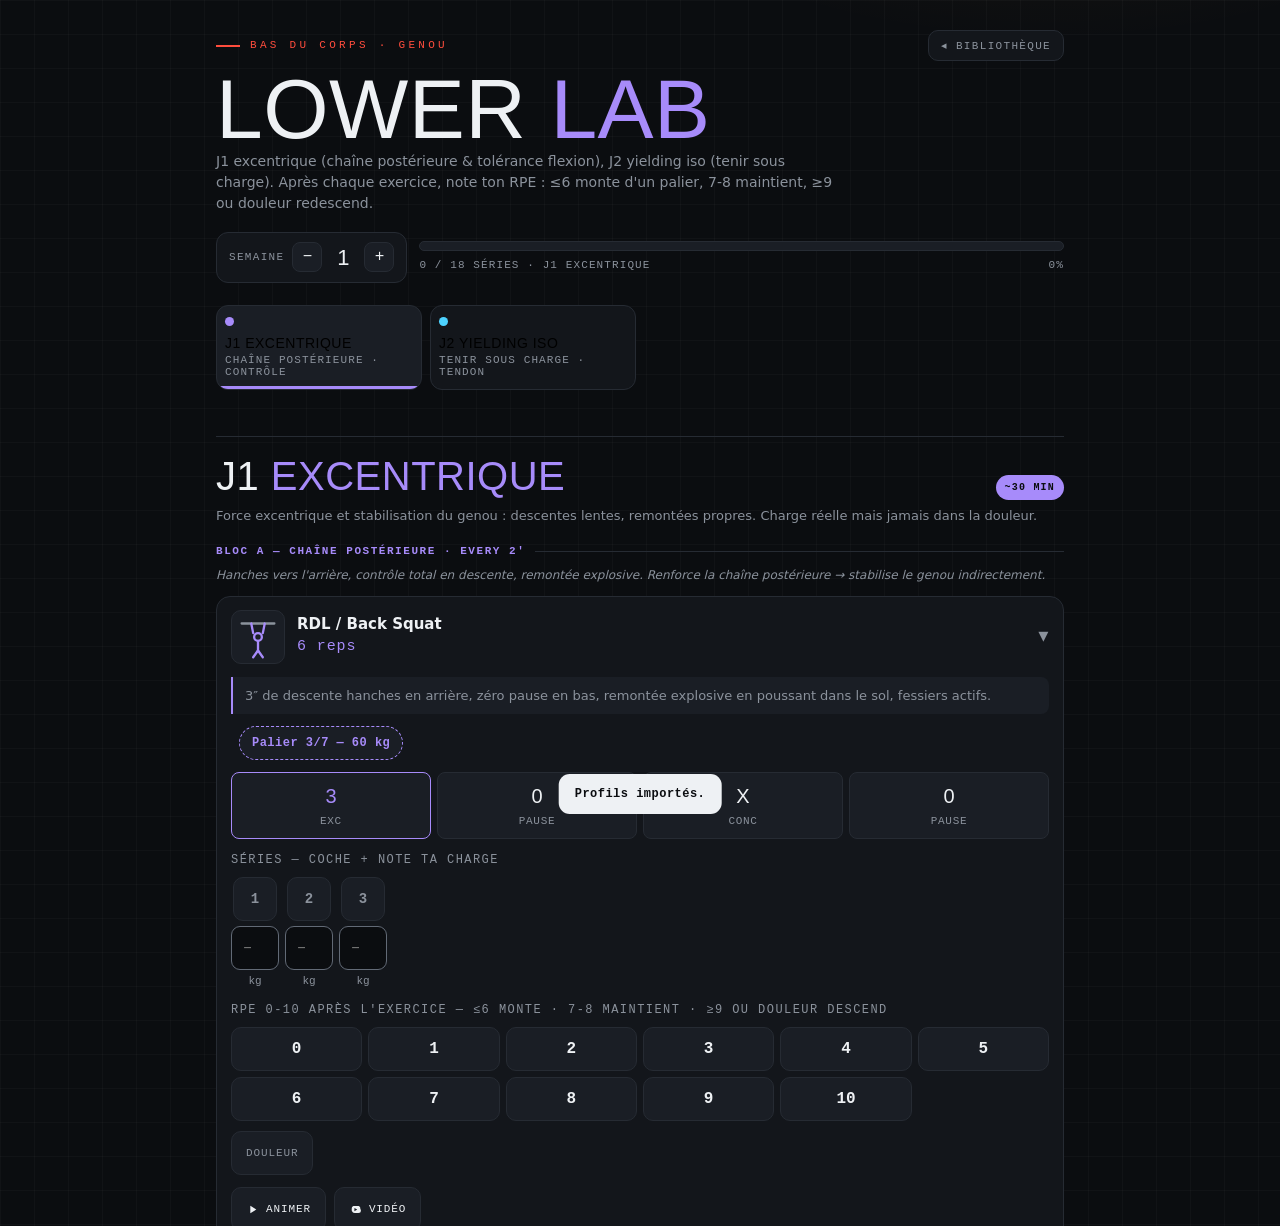
==== tests/e2e.html @ cb286e3d "Zone principale <main> sur chaque écran (accueil, Ajouter, connexion, Programmation) : seul défaut d" ====
<!DOCTYPE html>
<html lang="fr">
<head>
<meta charset="UTF-8">
<title>Perf Lab — e2e</title>
<link rel="stylesheet" href="../app.css">
<!-- Harnais e2e : charge la vraie app et déroule le parcours complet.
     Lancer :  python3 tools/serve.py 8741  (racine du repo) puis
     chrome --headless=new --virtual-time-budget=30000 --dump-dom "http://localhost:8741/tests/e2e.html"
     → chaque ligne de #results commence par E2E-PASS ou E2E-FAIL. -->
</head>
<body>
<div id="app"></div>
<pre id="results"></pre>

<script>
  // état vierge + pré-seed d'anciennes clés mono-profil pour tester la migration
  localStorage.clear();
  localStorage.setItem("perflab.programs", JSON.stringify([
    { id:"legacy-prog", title:"LEGACY", sessions:[{ id:"s1", blocks:[] }] }
  ]));
  localStorage.setItem("perflab.weeks", JSON.stringify({ "legacy-prog": 2 }));
  // espace Souad pollué par un seed antérieur aux assignations : upper doit en être retiré
  localStorage.setItem("perflab.p.souad.programs", JSON.stringify([
    { id:"upper", title:"UPPER", sessions:[{ id:"s1", blocks:[] }] },
    { id:"prehaltero", title:"PRÉ", sessions:[{ id:"s1", blocks:[] }] }
  ]));
  window.confirm = () => true; // pas de dialogues bloquants en headless
</script>
<script src="../config.js"></script>
<script>
  // le harnais reste en LOCAL : config.js porte la vraie clé publique de la Programmation
  window.CONFIG.CYCLE_SUPABASE_URL = ""; window.CONFIG.CYCLE_SUPABASE_ANON_KEY = "";
</script>
<script src="../programs.js"></script>
<script src="../progression.js"></script>
<script src="../cycle.js"></script>
<script src="../backend.js"></script>
<script src="../cyclestore.js"></script>
<script src="fixtures/cycle-sample.js"></script>
<script src="../cycle-ui.js"></script>
<script src="../app.js"></script>

<script>
(async () => {
  const out = [];
  const ok = (name, cond) => out.push((cond ? "E2E-PASS " : "E2E-FAIL ") + name);
  const tick = (ms = 60) => new Promise(r => setTimeout(r, ms));
  const goto = async h => { location.hash = h; await tick(); };
  const lum = c => .2126 * ch(c, 0) + .7152 * ch(c, 1) + .0722 * ch(c, 2);
  const ch = (c, i) => { const v = +c.match(/[\d.]+/g)[i] / 255; return v <= .04045 ? v / 12.92 : ((v + .055) / 1.055) ** 2.4; };
  const ratio = (a, b) => { const x = lum(a), y = lum(b); return (Math.max(x, y) + .05) / (Math.min(x, y) + .05); };
  const EMOJI = /[\u{1F4BE}\u{1F4F6}\u{1F3AF}\u{26A1}\u{1F389}]/u;   // 💾 📶 🎯 ⚡ 🎉

  const wl = { n: 0, released: 0, request(){ wl.n++; const s = new EventTarget();
    s.release = async () => { wl.released++; s.dispatchEvent(new Event("release")); }; return Promise.resolve(s); } };
  Object.defineProperty(navigator, "wakeLock", { value: wl, configurable: true });

  try {
    await tick(300); // boot()

    /* 1. bibliothèque : programmes par défaut + programme legacy migré + sélecteur */
    ok("bibliothèque rendue (4 défauts Moss + legacy)", document.querySelectorAll(".card[data-go]").length === 5);
    ok("HYROX LAB présent chez Moss", !!document.querySelector('[data-go="hyrox"]'));
    ok("Pré Haltéro absent chez Moss", !document.querySelector('[data-go="prehaltero"]'));
    ok("LOWER LAB présent", !!document.querySelector('[data-go="lower"]'));
    ok("programme legacy migré vers Moss", !!document.querySelector('[data-go="legacy-prog"]'));
    ok("clé legacy supprimée", localStorage.getItem("perflab.programs") === null);
    ok("semaine legacy migrée", Backend.getWeek("legacy-prog") === 2);
    ok("sélecteur profils Moss/Souad", document.querySelectorAll(".profbtn").length === 2);
    ok("cartes de la bibliothèque : de vrais liens",
       [...document.querySelectorAll(".card[data-go]")].every(c => c.tagName === "A" && c.getAttribute("href") === "#/p/" + c.dataset.go)
       && document.querySelector("[data-add]").tagName === "A");
    ok("profil actif annoncé (aria-pressed)", document.querySelector(".profbtn.active").getAttribute("aria-pressed") === "true"
       && document.querySelector(".profbtn:not(.active)").getAttribute("aria-pressed") === "false");
    ok("bibliothèque sans emoji", !EMOJI.test(document.getElementById("app").innerHTML));
    const oneMain = () => document.querySelectorAll("main").length === 1 && !document.querySelector("header main");
    ok("accueil : une zone principale <main> (Lighthouse)", oneMain() && !!document.querySelector("main .lib"));
    toast("test");
    ok("toast lu par le lecteur d'écran", document.getElementById("toast").getAttribute("role") === "status");
    const idx = await (await fetch("../index.html", { cache: "no-store" })).text();
    ok("zoom autorisé (plus de user-scalable=no ni maximum-scale)", !/user-scalable\s*=\s*no|maximum-scale/.test(idx));
    ok("profil actif par défaut : Moss", Backend.activeProfile() === "moss");

    /* 2. bascule Souad : bibliothèque indépendante */
    document.querySelector('[data-prof="souad"]').click();
    await tick(200);
    ok("Souad actif après clic", Backend.activeProfile() === "souad");
    ok("Souad : Pull-Up Lab + Pré Haltéro uniquement",
       document.querySelectorAll(".card[data-go]").length === 2 &&
       !!document.querySelector('[data-go="pullup"]') &&
       !!document.querySelector('[data-go="prehaltero"]') &&
       !document.querySelector('[data-go="legacy-prog"]'));
    ok("migration : upper (seed pré-assignation) retiré de chez Souad",
       !document.querySelector('[data-go="upper"]'));

    /* 2b. programme Pull-Up Lab : paliers + RPE fonctionnels chez Souad */
    await goto("p/pullup");
    ok("Pull-Up Lab : 4 séances (dont TEST)", document.querySelectorAll(".tab").length === 4);
    ok("Pull-Up Lab : paliers affichés", document.querySelectorAll(".target.tier").length >= 3);
    ok("plus aucun bouton Timer/EMOM", !document.querySelector("[data-settimer]") && !document.querySelector("[data-setemom]"));
    /* jalon : séance TEST, saisie d'un résultat */
    document.querySelectorAll(".tab")[3].click(); await tick();
    const tin = document.querySelector('.tin[data-tt="testpu"]');
    ok("séance TEST : saisie jalon présente", !!tin);
    tin.value = "1"; tin.dispatchEvent(new Event("change")); await tick();
    const tests = (Backend.loadProgression().pullup || {}).testpu;
    ok("jalon enregistré avec date", tests && tests.tests.length === 1 && tests.tests[0].reps === 1);
    /* séance faite → journal */
    ok("bouton séance faite présent", !!document.getElementById("sdone"));
    document.getElementById("sdone").click(); await tick(100);
    ok("séance journalisée", Backend.getLog().some(e => e.prog === "pullup" && e.s === "s4"));
    ok("bouton passé à l'état enregistré", document.getElementById("sdone").disabled);
    await goto("");
    ok("assiduité : 1 jour allumé chez Souad", document.querySelectorAll(".aday.on").length === 1);

    /* 3. import ancien format pendant que Souad est actif → rattaché à Moss, silencieusement */
    await goto("add");
    ok("Ajouter : une zone principale <main>", oneMain());
    ok("JSON à coller : 16 px et étiqueté", parseFloat(getComputedStyle(document.getElementById("jsonin")).fontSize) >= 16
       && !!document.getElementById("jsonin").getAttribute("aria-label"));
    document.getElementById("jsonin").value = JSON.stringify(
      { id:"import-test", title:"IMPORT", sessions:[{ id:"s1", blocks:[] }] });
    document.getElementById("import").click();
    await tick(200);
    const mossProgs = JSON.parse(localStorage.getItem("perflab.p.moss.programs") || "[]");
    const souadProgs = JSON.parse(localStorage.getItem("perflab.p.souad.programs") || "[]");
    ok("ancien format → profil Moss", mossProgs.some(p => p.id === "import-test"));
    ok("ancien format ∉ Souad", !souadProgs.some(p => p.id === "import-test"));

    /* 4. import format profiles v2 */
    await goto("add");
    document.getElementById("jsonin").value = JSON.stringify({
      schema:"perflab-profiles-v1",
      profiles:[{ id:"souad", programs:[{ id:"souad-prog", title:"SP", sessions:[{ id:"s1", blocks:[] }] }] }]
    });
    document.getElementById("import").click();
    await tick(200);
    ok("format profiles importé chez Souad",
       JSON.parse(localStorage.getItem("perflab.p.souad.programs") || "[]").some(p => p.id === "souad-prog"));

    /* 5. LOWER LAB (profil Moss) : paliers + RPE + douleur */
    document.querySelector('[data-prof="moss"]').click();
    await tick(200);
    const wlN = wl.n, wlR = wl.released;
    await goto("p/lower");
    ok("J1/J2 en onglets", document.querySelectorAll(".tab").length === 2);
    const wrap = document.querySelector(".wrap"); wrap.style.maxWidth = "390px";   // largeur iPhone
    ok("bouton retour sur une seule ligne (390 px)", document.querySelector(".back").getBoundingClientRect().height < 40);
    wrap.style.maxWidth = "";
    ok("écran gardé allumé en séance (Wake Lock)", wl.n === wlN + 1);
    const h44 = sel => { const el = document.querySelector(sel); return !!el && el.getBoundingClientRect().height >= 44; };
    ok("série, charge, RPE et douleur : 44 px au moins",
       h44('.setbtn[data-k="rdl"]') && h44('.load[data-lk="rdl"]') && h44('.rpe-b[data-rk="rdl"]') && h44('.painbtn[data-pk="rdl"]'));
    ok("charge saisie en 16 px (pas de zoom iOS au focus)", parseFloat(getComputedStyle(document.querySelector(".load")).fontSize) >= 16);
    const exTop = document.querySelector("[data-ex] .ex-top");
    ok("en-tête d'exercice : un bouton replié", exTop.tagName === "BUTTON" && exTop.getAttribute("aria-expanded") === "false");
    exTop.click(); await tick();
    ok("en-tête d'exercice : déplié annoncé", exTop.getAttribute("aria-expanded") === "true" && exTop.closest("[data-ex]").classList.contains("open"));
    const ld = document.querySelector('.load[data-lk="rdl"]');
    ok("charge : champ étiqueté", /Charge série 1/.test(ld.getAttribute("aria-label") || ""));
    ok("bord des champs : contraste ≥ 3:1 (WCAG 1.4.11)", ratio(getComputedStyle(ld).borderTopColor, getComputedStyle(ld.closest(".ex")).backgroundColor) >= 3);
    ok("semaine : boutons étiquetés", document.getElementById("wup").getAttribute("aria-label") === "Semaine suivante"
       && document.getElementById("wdown").getAttribute("aria-label") === "Semaine précédente");
    ok("Animer, Vidéo et Réinitialiser : 44 px", h44(".gbtn") && h44("#reset"));
    ok("séance de bibliothèque sans emoji", !EMOJI.test(document.getElementById("main").innerHTML));
    const wbtn = document.getElementById("wup"), wr = wbtn.getBoundingClientRect();
    ok("stepper semaine : zone de tap élargie à 44 px", document.elementFromPoint(wr.left + wr.width / 2, wr.top - 5) === wbtn
       && document.elementFromPoint(wr.left + wr.width / 2, wr.bottom + 5) === wbtn);
    const tierBadges = document.querySelectorAll(".target.tier");
    ok("paliers affichés sur J1", tierBadges.length >= 5);
    ok("palier RDL initial 60 kg", tierBadges[0] && tierBadges[0].textContent.includes("60 kg"));
    const rpeB = v => document.querySelector(`.rpe-b[data-rk="rdl"][data-v="${v}"]`);
    ok("RPE au toucher : 11 valeurs de 0 à 10", document.querySelectorAll('.rpe-b[data-rk="rdl"]').length === 11 && !!rpeB(0) && !!rpeB(10));
    // repos inline : après la 1re série cochée il apparaît, après la dernière il s'arrête
    const rdlBtns = [...document.querySelectorAll('.setbtn[data-k="rdl"]')];
    rdlBtns[0].click(); await tick();
    const restEl = rdlBtns[0].closest("[data-ex]").querySelector("[data-rest]");
    ok("repos inline affiché après une série", !restEl.hidden && restEl.textContent.includes("REPOS"));
    ok("repos : un bouton", restEl.tagName === "BUTTON");
    ok("série cochée annoncée (aria-pressed)", rdlBtns[0].getAttribute("aria-pressed") === "true" && rdlBtns[1].getAttribute("aria-pressed") === "false");
    // écran verrouillé : les intervalles ralentissent, le repos doit suivre l'heure réelle
    const realNow = Date.now; Date.now = () => realNow() + 10 * 60e3; await tick(400); Date.now = realNow;
    ok("repos calé sur l'heure réelle : fini après 10 min d'écran verrouillé", restEl.hidden);
    // toutes les séries du RDL + RPE 5 → doit proposer le palier supérieur (70 kg)
    rdlBtns.slice(1).forEach(b => b.click()); await tick();
    ok("repos masqué après la dernière série", restEl.hidden);
    rpeB(5).click(); await tick();
    ok("RPE 5 sélectionné", rpeB(5).getAttribute("aria-pressed") === "true" && rpeB(4).getAttribute("aria-pressed") === "false");
    const next = document.querySelector('[data-nk="rdl"]');
    ok("RPE 5 + séries faites → propose 70 kg", next.textContent.includes("70 kg"));
    // douleur → retour au palier précédent (50 kg)
    document.querySelector('.painbtn[data-pk="rdl"]').click();
    await tick();
    ok("douleur annoncée (aria-pressed)", document.querySelector('.painbtn[data-pk="rdl"]').getAttribute("aria-pressed") === "true");
    ok("douleur → retour à 50 kg", next.textContent.includes("50 kg"));
    // état persistant
    const prog = Backend.loadProgression();
    ok("progression persistée (hist)", prog.lower && prog.lower.rdl && prog.lower.rdl.hist.length === 1);
    // semaine suivante : palier appliqué
    document.getElementById("wup").click();
    await tick();
    ok("semaine 2 : palier 50 kg appliqué",
       document.querySelector(".target.tier").textContent.includes("50 kg"));
    /* 2e évaluation en S2 → sparkline au re-rendu */
    document.querySelectorAll('.setbtn[data-k="rdl"]').forEach(b => b.click());
    rpeB(7).click(); await tick();
    const rdlSid = rpeB(7).dataset.rs, rpeNow = () => PROGRESS.lower["w" + Backend.getWeek("lower")][rdlSid].rdl.rpe;
    ok("RPE 7 enregistré (même entier qu'avant)", rpeNow() === 7);
    rpeB(7).click(); await tick();
    ok("retoucher la valeur l'efface", rpeNow() === null && rpeB(7).getAttribute("aria-pressed") === "false");
    rpeB(7).click(); await tick();
    document.getElementById("wdown").click(); await tick();
    document.getElementById("wup").click(); await tick();
    ok("sparkline visible après 2 évaluations", !!document.querySelector(".spark"));

    /* 6. Moss : bibliothèque complète ; isolation de la progression */
    await goto("");
    ok("Wake Lock relâché hors séance", wl.released === wlR + 1);
    ok("Moss : bibliothèque avec legacy + import",
       !!document.querySelector('[data-go="legacy-prog"]') && !!document.querySelector('[data-go="import-test"]'));
    ok("rappel de sauvegarde signalé (jamais exporté, données présentes)",
       !!document.querySelector(".backup.warn"));
    document.querySelector('[data-prof="souad"]').click();
    await tick(200);
    ok("progression Moss (lower) invisible chez Souad", !("lower" in Backend.loadProgression()));
    ok("pas de carte Programmation chez Souad", !document.querySelector("[data-cf]"));

    /* 7. retour chez Moss : bibliothèque intacte, micro-programme retiré */
    document.querySelector('[data-prof="moss"]').click();
    await tick(200);
    ok("les programmes de Moss sont toujours là (carte Programmation non comptée)",
       document.querySelectorAll(".card[data-go]").length === 6); // 4 défauts + legacy + import-test
    await goto("micro");
    ok("route micro retirée → bibliothèque", !!document.querySelector(".lib") && !document.querySelector("[data-micro]"));

    /* 7b. les programmes classiques fonctionnent toujours */
    await goto("p/lower");
    ok("LOWER LAB toujours fonctionnel",
       document.querySelectorAll(".tab").length === 2 && !!document.querySelector(".target.tier"));

    /* 8. PROGRAMMATION (Moss) : carte, semaine, rattraper ou passer */
    const isoUTC = d => d.toISOString().slice(0, 10);
    const [ty, tm, td] = today().split("-").map(Number);
    const t0 = Date.UTC(ty, tm - 1, td), dow = (new Date(t0).getUTCDay() + 6) % 7; // 0 = lundi
    const mon = isoUTC(new Date(t0 - dow * 864e5)), prevMon = isoUTC(new Date(t0 - (dow + 7) * 864e5));
    await CycleStore.importCycle(makeSampleCycle(prevMon, "cycle-past")); await goto("cf");
    ok("semaine passée non faite → bandeau de décision", !!document.querySelector("[data-decide='skip']"));
    const sunCal = isoUTC(new Date(t0 + (6 - dow) * 864e5));
    ok("team WOD : dimanche de la semaine du calendrier, même en rattrapage",
       document.querySelector(".cf-wod .cf-bdate").textContent.trim() === "dim. " + sunCal.slice(8, 10) + "/" + sunCal.slice(5, 7));
    document.querySelector("[data-decide='skip']").click(); await tick();
    ok("passer → w2s1 en tête", document.querySelector(".cf-next [data-open]").dataset.open === "w2s1");
    await CycleStore.importCycle(makeSampleCycle(mon)); await goto("");
    ok("carte Programmation chez Moss", !!document.querySelector("[data-cf]"));
    await goto("cf");
    ok("semaine : 4 séances", document.querySelectorAll(".cf-sess").length === 4);
    ok("w1s1 en tête", document.querySelector(".cf-next [data-open]").dataset.open === "w1s1");
    ok("bonus présent", !!document.querySelector(".cf-bonus"));
    ok("pas de carte micro-programme", !document.querySelector("[data-micro]"));

    /* 9. PROGRAMMATION : séance (charges, RX/INT, score, séance faite) */
    await goto("cf/s/w1s1");
    ok("force : charges vides sans max", document.querySelector(".cf-load").textContent.trim() === "—");
    await CycleStore.saveAthlete(PLCycle.setMax(CycleStore.getAthlete(), "back_squat", 120, today())); await goto("cf"); await goto("cf/s/w1s1");
    ok("force : 72,5 / 85 / 95 kg", [...document.querySelectorAll(".cf-load")].map(e => e.textContent.trim()).join("|") === "72,5 kg|85 kg|95 kg");
    ok("ceinture sur la ligne à 80 %", document.querySelectorAll(".cf-belt").length === 1);
    ok("tapis sur l'échauffement", !!document.querySelector(".cf-flag-tapis"));
    ok("séance de la Programmation : une zone principale <main>", oneMain() && !!document.querySelector("main .cf-blocks"));
    ok("charge lisible à bout de bras (26 px)", parseFloat(getComputedStyle(document.querySelector(".cf-load")).fontSize) >= 26);
    ok("fondu à l'arrivée sur la séance", document.querySelector(".view").classList.contains("enter"));
    document.querySelector('[data-level="int"]').click(); await tick();
    ok("pas de fondu quand on reste sur la séance (clic RX / INT)", !document.querySelector(".view").classList.contains("enter"));
    ok("INT ouvert, RX replié", !!document.querySelector('.cf-level[data-open-level="int"]') && !document.querySelector('.cf-level[data-open-level="rx"]'));
    document.getElementById("cfscore").value = "7+3"; document.querySelector('[data-level="rx"]').click(); await tick();
    ok("changer de niveau garde le score en cours de saisie", document.getElementById("cfscore").value === "7+3");
    document.querySelector('[data-level="int"]').click(); await tick();
    const sc = document.getElementById("cfscore"); sc.value = "abc"; document.getElementById("cfsave").click(); await tick();
    ok("score invalide refusé", !!document.querySelector(".cf-err").textContent);
    document.getElementById("cfscore").value = "5+8"; document.getElementById("cfsave").click(); await tick();
    ok("score enregistré niveau INT", CycleStore.getAthlete().logs["cycle-1"].scores.w1s1.level === "int");
    document.getElementById("cfscore").value = "abc"; document.getElementById("cfsave").click(); await tick();
    await goto("cf"); await goto("cf/s/w1s1");
    ok("erreur de score effacée en revenant sur la séance", document.querySelector(".cf-err").textContent === "");
    const aw = CycleStore.getAthlete(); aw.logs["cycle-1"].scores.w1s1.d = "2026-01-05"; await CycleStore.saveAthlete(aw);
    await goto("cf"); await goto("cf/s/w1s1");
    ok("score de la séance non répété en « Dernière fois »",
       ![...document.querySelectorAll(".cf-sline")].some(e => e.textContent.includes("Dernière fois")));
    const cfd = document.getElementById("cfdone"); cfd.click();
    ok("séance faite : bouton désactivé pendant l'envoi", cfd.disabled);
    await tick(100);
    document.getElementById("cfundo").click(); await tick(100);
    ok("annuler : la séance redevient à faire",
       !CycleStore.getAthlete().logs["cycle-1"].done.w1s1 && !document.getElementById("cfdone").disabled);
    document.getElementById("cfdone").click(); await tick(100);
    await goto("cf");
    ok("w1s2 passe en tête", document.querySelector(".cf-next [data-open]").dataset.open === "w1s2");
    await goto("cf/s/w1s2");
    ok("strict press sans max : pas de NaN", !document.getElementById("app").textContent.includes("NaN") && document.querySelector(".cf-load").textContent.trim() === "—");

    /* 9b. PROGRAMMATION : fiches mouvement */
    await goto("cf/s/w1s1");
    ok("séance : fiches du metcon", !!document.querySelector('.cf-moves a[href="#/cf/m/wall_ball"]'));
    ok("force : lien fiche, plus de lien vidéo direct", !!document.querySelector('a[href="#/cf/m/back_squat"]') && !document.querySelector(".cf-video"));
    await goto("cf/m/wall_ball");
    ok("fiche : points clés, erreurs, RX/INT", document.querySelectorAll(".cf-cues li").length === 1 && !!document.querySelector(".cf-faults") && /RX/.test(document.querySelector(".cf").textContent));
    ok("fiche sans vidéo : pas de bouton", !document.querySelector(".cf-vid"));
    document.getElementById("cfback").click(); await tick();
    ok("fiche : retour vers la séance", location.hash === "#/cf/s/w1s1");
    await goto("cf/m/back_squat");
    const vid = document.querySelector("a.cf-vid");
    ok("fiche : vidéo dans un nouvel onglet", !!vid && vid.target === "_blank" && /noopener/.test(vid.rel) && vid.href === "https://example.com/v");
    ok("fiche du lift : ton max", /120 kg/.test(document.querySelector(".cf-fmax").textContent));
    await goto("cf/m/bar_muscle_up");
    ok("fiche : une étape en cours", document.querySelectorAll(".cf-step.current").length === 1 && /Tu es ici/.test(document.querySelector(".cf-step.current").textContent));
    await goto("cf/m/nope");
    ok("fiche inconnue → index", location.hash === "#/cf/m");
    ok("index : 3 fiches", document.querySelectorAll("[data-move]").length === 3);
    const evil = makeSampleCycle(mon); evil.movements.wall_ball.name = '<img src=x id="xss">';
    await CycleStore.importCycle(evil); await goto("cf/m/wall_ball");
    ok("fiche : contenu échappé", !document.getElementById("xss") && /<img/.test(document.querySelector("h1").textContent));
    await CycleStore.importCycle(makeSampleCycle(mon));

    /* 9c. PROGRAMMATION : Ton mois */
    await goto("cf");
    ok("semaine : bascule vers le mois", !!document.querySelector('.cf-seg a[href="#/cf/mois"]'));
    const a9 = CycleStore.getAthlete(); PLCycle.markDone(a9.logs["cycle-1"], "w1s2", today()); await CycleStore.saveAthlete(a9);
    await goto("cf/mois");
    const todayCell = document.querySelector(`.cf-day[data-day="${today()}"]`);
    ok("mois : deux séances faites aujourd'hui", [...todayCell.querySelectorAll(".cf-chip.c-session")].map(e => e.textContent).join(",") === "S1,S2");
    ok("mois : détail du jour, lien vers la séance", !!document.querySelector('.cf-dday a[href="#/cf/s/w1s1"]'));
    ok("mois : team WOD le dimanche de la semaine", /T/.test(document.querySelector(`.cf-day[data-day="${sunCal}"]`).textContent));
    const fut = [...document.querySelectorAll(".cf-day[data-day]")].find(b => b.dataset.day > sunCal && !b.disabled && b.dataset.day.slice(0, 7) === today().slice(0, 7));
    if (fut) { fut.click(); await tick(); ok("mois : jour à venir", /À venir|Après la fin du cycle/.test(document.querySelector(".cf-dday").textContent)); }
    const b9 = PLCycle.monthBounds(CycleStore.getCycle(), today());
    ok("mois : précédent désactivé à la borne", today().slice(0, 7) !== b9.min || document.getElementById("cfprev").disabled);
    PLCycle.unmarkDone(a9.logs["cycle-1"], "w1s2"); await CycleStore.saveAthlete(a9);

    /* 9d. PROGRAMMATION : Ton programme */
    await goto("cf");
    ok("pied de page : Ton programme", !!document.querySelector('.cf-foot a[href="#/cf/programme"]'));
    await goto("cf/programme");
    ok("programme : objectifs du cycle", document.querySelectorAll(".cf-goal").length === 2);
    ok("programme : 2 semaines", document.querySelectorAll("[data-week]").length === 2);
    ok("programme : semaine en cours choisie", document.querySelector('[data-week][aria-pressed="true"]').dataset.week === "0");
    ok("programme : charge calculée", /Back squat · 4 × 3 à 80 % · 95 kg/.test(document.querySelector('[data-psess="w1s1"]').textContent));
    ok("programme : séance faite", /faite/.test(document.querySelector('[data-psess="w1s1"]').textContent));
    document.querySelector('[data-week="1"]').click(); await tick();
    ok("programme : semaine 2", /Semaine 2/.test(document.querySelector(".cf").textContent) && !!document.querySelector('[data-psess="w2s1"]'));
    document.querySelector('[data-psess="w2s1"]').click(); await tick();
    ok("programme : séance ouvrable", location.hash === "#/cf/s/w2s1");
    await goto("cf/programme");
    ok("programme : lien vers les fiches", !!document.querySelector('a[href="#/cf/m"]'));
    const bare = makeSampleCycle(mon); delete bare.goals; delete bare.movements;
    bare.weeks.forEach(w => [...w.sessions, w.bonus].forEach(s => s.blocks.forEach(b => delete b.moves)));
    await CycleStore.importCycle(bare); await goto("cf"); await goto("cf/programme");
    ok("programme sans objectifs ni fiches", !document.querySelector(".cf-goal") && !document.querySelector('a[href="#/cf/m"]'));
    await goto("cf/s/w1s1");
    ok("séance sans fiches : pas de rangée", !document.querySelector(".cf-moves"));
    await CycleStore.importCycle(makeSampleCycle(mon));

    /* 9e. PROGRAMMATION : bandeau de 9 semaines, retours vers l'écran d'origine */
    const nine = makeSampleCycle(mon);
    for (let n = 3; n <= 9; n++) {
      const w = JSON.parse(JSON.stringify(nine.weeks[(n - 1) % 2])); w.n = n;
      w.sessions.forEach((s, i) => s.id = `w${n}s${i + 1}`); w.bonus.id = `w${n}b`; nine.weeks.push(w);
    }
    nine.weeks[8].phase = "test";
    await CycleStore.importCycle(nine); await goto("cf");
    const appEl = document.getElementById("app"); appEl.style.width = "320px";   // largeur d'iPhone : le bandeau déborde
    await goto("cf/programme");
    document.querySelector('[data-week="8"]').click(); await tick();
    const strip9 = document.querySelector(".cf-strip").getBoundingClientRect(), sel9 = document.querySelector('[data-week="8"]').getBoundingClientRect();
    ok("programme : semaine choisie visible dans le bandeau", sel9.left >= strip9.left - 1 && sel9.right <= strip9.right + 1);
    appEl.style.width = "";
    document.querySelector('[data-week="1"]').click(); await tick();
    document.querySelector('[data-psess="w2s1"]').click(); await tick();
    document.getElementById("cfback").click(); await tick();
    ok("séance ouverte depuis le programme : retour au programme, même semaine",
       location.hash === "#/cf/programme" && document.querySelector('[data-week="1"]').getAttribute("aria-pressed") === "true");
    await goto("cf/mois");
    document.querySelector('.cf-dday a[href="#/cf/s/w1s1"]').click(); await tick();
    document.getElementById("cfback").click(); await tick();
    ok("séance ouverte depuis le mois : retour au mois", location.hash === "#/cf/mois");
    await goto("cf/s/w1s1");
    document.querySelector('[data-level="rx"]').click(); await tick();
    document.getElementById("cfscore").value = "9+1";
    document.querySelector('.cf-moves a[href="#/cf/m/wall_ball"]').click(); await tick();
    document.getElementById("cfback").click(); await tick();
    ok("retour de fiche : séance conservée (niveau, saisie)",
       location.hash === "#/cf/s/w1s1" && !!document.querySelector('.cf-level[data-open-level="rx"]') && document.getElementById("cfscore").value === "9+1");
    await CycleStore.importCycle(makeSampleCycle(mon));

    /* 10. PROGRAMMATION : importer un cycle, tes max */
    await goto("cf/import");
    const badCycle = makeSampleCycle(mon, "cycle-bad"); badCycle.schema = "x";
    document.getElementById("cfjson").value = JSON.stringify(badCycle);
    document.getElementById("cfimport").click(); await tick();
    ok("import invalide : message du validateur", document.querySelector(".cf-err").textContent.includes("Schéma attendu"));
    ok("import invalide : cycle inchangé", CycleStore.getCycle().id === "cycle-1");
    const goodCycle = makeSampleCycle(mon); goodCycle.title = "Cycle importé";
    document.getElementById("cfjson").value = JSON.stringify(goodCycle);
    document.getElementById("cfimport").click(); await tick(100);
    ok("import valide via le formulaire", CycleStore.getCycle().title === "Cycle importé" && location.hash === "#/cf");
    ok("journal conservé après réimport", !!CycleStore.getAthlete().logs["cycle-1"].done.w1s1);
    await goto("cf/max");
    document.querySelector('[data-edit="snatch"]').click(); await tick();
    document.getElementById("cfmkg").value = "55"; document.getElementById("cfmsave").click(); await tick(100);
    ok("tes max : snatch 55 kg", document.querySelector('[data-lift="snatch"] .cf-mkg').textContent.trim() === "55 kg");
    ok("tes max : front squat estimé : 102 kg", document.querySelector('[data-lift="front_squat"]').textContent.includes("estimé : 102 kg"));
    const mossExp = Backend.exportAll().profiles.find(p => p.id === "moss");
    ok("export : programmation incluse (max, séances faites)",
       !!mossExp.cycle && mossExp.cycle.maxes.snatch[0].kg === 55 && !!mossExp.cycle.logs["cycle-1"].done.w1s1);

    /* 11. réseau de salle : la synchro du module ne bloque jamais l'affichage */
    const realRefresh = CycleStore.refresh;
    CycleStore.refresh = () => new Promise(() => {});
    const hyd = await Promise.race([hydrate().then(() => "ok"), tick(300).then(() => "bloqué")]);
    ok("hydrate n'attend pas la synchro du module", hyd === "ok");
    CycleStore.refresh = realRefresh;

    /* 12. défauts mineurs de la revue : synchro visible, restauration, champs sans zoom iOS */
    const realCloud = CycleStore.isCloud, realSync = CycleStore.syncState;
    CycleStore.isCloud = () => true; CycleStore.syncState = () => ({ pending: true, error: null });
    await goto("cf/max"); await goto("cf");
    ok("synchro : envoi en attente affiché", ((document.querySelector(".cf-sync") || {}).textContent || "").includes("attente"));
    CycleStore.syncState = () => ({ pending: true, error: "permission denied" });
    await goto("cf/max"); await goto("cf");
    ok("synchro : refus du serveur affiché", ((document.querySelector(".cf-sync") || {}).textContent || "").includes("permission denied"));
    CycleStore.isCloud = realCloud; CycleStore.syncState = realSync;
    let adopted = 0; const realSave = CycleStore.saveAthlete;
    CycleStore.saveAthlete = a => { adopted++; return realSave(a); };
    await goto("add");
    document.getElementById("jsonin").value = JSON.stringify(Backend.exportAll());
    document.getElementById("import").click(); await tick(200);
    ok("restauration d'une sauvegarde : programmation remise en file d'envoi", adopted === 1);
    CycleStore.saveAthlete = realSave;
    await goto("cf/import");
    ok("champ d'import en 16 px (pas de zoom iOS)", getComputedStyle(document.getElementById("cfjson")).fontSize === "16px");
    const probe = document.createElement("div"); probe.className = "cf"; probe.innerHTML = '<div class="authbox"><input id="cfprobe"></div>';
    document.body.appendChild(probe);
    ok("champs de connexion du module en 16 px", getComputedStyle(document.getElementById("cfprobe")).fontSize === "16px");
    probe.remove();
  } catch (e) {
    out.push("E2E-FAIL exception : " + (e && e.stack || e));
  }
  document.getElementById("results").textContent = out.join("\n");
  document.title = out.every(l => l.startsWith("E2E-PASS")) ? "E2E-ALL-PASS" : "E2E-HAS-FAILURES";
})();
</script>
</body>
</html>
---- app.css ----
/* polices hébergées avec l'app (fichiers latin et latin étendu de Google Fonts, licences OFL dans fonts/) :
   rien n'est demandé à Google, et tout est en cache dès l'installation */
@font-face{font-family:'Anton';font-style:normal;font-weight:400;font-display:swap;src:url(fonts/anton-latin-ext.woff2) format('woff2');unicode-range:U+0100-02BA, U+02BD-02C5, U+02C7-02CC, U+02CE-02D7, U+02DD-02FF, U+0304, U+0308, U+0329, U+1D00-1DBF, U+1E00-1E9F, U+1EF2-1EFF, U+2020, U+20A0-20AB, U+20AD-20C4, U+2113, U+2C60-2C7F, U+A720-A7FF}
@font-face{font-family:'Anton';font-style:normal;font-weight:400;font-display:swap;src:url(fonts/anton-latin.woff2) format('woff2');unicode-range:U+0000-00FF, U+0131, U+0152-0153, U+02BB-02BC, U+02C6, U+02DA, U+02DC, U+0304, U+0308, U+0329, U+2000-206F, U+20AC, U+2122, U+2191, U+2193, U+2212, U+2215, U+FEFF, U+FFFD}
@font-face{font-family:'Sora';font-style:normal;font-weight:400 700;font-display:swap;src:url(fonts/sora-latin-ext.woff2) format('woff2');unicode-range:U+0100-02BA, U+02BD-02C5, U+02C7-02CC, U+02CE-02D7, U+02DD-02FF, U+0304, U+0308, U+0329, U+1D00-1DBF, U+1E00-1E9F, U+1EF2-1EFF, U+2020, U+20A0-20AB, U+20AD-20C4, U+2113, U+2C60-2C7F, U+A720-A7FF}
@font-face{font-family:'Sora';font-style:normal;font-weight:400 700;font-display:swap;src:url(fonts/sora-latin.woff2) format('woff2');unicode-range:U+0000-00FF, U+0131, U+0152-0153, U+02BB-02BC, U+02C6, U+02DA, U+02DC, U+0304, U+0308, U+0329, U+2000-206F, U+20AC, U+2122, U+2191, U+2193, U+2212, U+2215, U+FEFF, U+FFFD}
@font-face{font-family:'JetBrains Mono';font-style:normal;font-weight:500 700;font-display:swap;src:url(fonts/jetbrains-mono-latin-ext.woff2) format('woff2');unicode-range:U+0100-02BA, U+02BD-02C5, U+02C7-02CC, U+02CE-02D7, U+02DD-02FF, U+0304, U+0308, U+0329, U+1D00-1DBF, U+1E00-1E9F, U+1EF2-1EFF, U+2020, U+20A0-20AB, U+20AD-20C4, U+2113, U+2C60-2C7F, U+A720-A7FF}
@font-face{font-family:'JetBrains Mono';font-style:normal;font-weight:500 700;font-display:swap;src:url(fonts/jetbrains-mono-latin.woff2) format('woff2');unicode-range:U+0000-00FF, U+0131, U+0152-0153, U+02BB-02BC, U+02C6, U+02DA, U+02DC, U+0304, U+0308, U+0329, U+2000-206F, U+20AC, U+2122, U+2191, U+2193, U+2212, U+2215, U+FEFF, U+FFFD}
:root{
  --bg:#0b0d10; --panel:#13161b; --panel2:#1a1e25; --line:#262b33;
  --ink:#eef1f4; --muted:#8b929c; --hot:#ff4d3d;
  --kicker:#ff4d3d;            /* signature des titres ; --hot reste l'erreur et la douleur */
  --warn:#ffb25b; --info:#8ab4ff;
  --line-strong:#626a76;       /* bord des champs : 3:1 sur les panneaux (WCAG 1.4.11) */
  --warn-bg:#241c12;
  --lime-rgb:215,242,90; --lime:rgb(var(--lime-rgb));   /* accent de la Programmation (RVB pour ses teintes) */
  --phase-base:var(--info); --phase-montee:var(--lime); --phase-surcharge:var(--warn); --phase-decharge:#9ba1ac; --phase-test:#ff7a7a;
  --f-display:'Anton',sans-serif; --f-body:'Sora',system-ui,sans-serif; --f-mono:'JetBrains Mono',monospace;
  --accent:#ffb02e;
  --safe-b:env(safe-area-inset-bottom,0px);
  --safe-t:env(safe-area-inset-top,0px);
}
*{box-sizing:border-box;margin:0;padding:0;-webkit-tap-highlight-color:transparent}
html{-webkit-text-size-adjust:100%}
body{
  font-family:var(--f-body);background:var(--bg);color:var(--ink);line-height:1.5;
  background-image:
    linear-gradient(rgba(255,255,255,.022) 1px,transparent 1px),
    linear-gradient(90deg,rgba(255,255,255,.022) 1px,transparent 1px),
    radial-gradient(900px 520px at 82% -12%,rgba(255,176,46,.10),transparent 60%);
  background-size:34px 34px,34px 34px,100% 100%;
  min-height:100vh;padding:calc(var(--safe-t)) 0 calc(110px + var(--safe-b));
  overscroll-behavior-y:none;touch-action:manipulation;
}
[hidden]{display:none!important}
/* focus clavier visible partout (A6) ; les champs le montrent aussi au toucher */
:focus-visible{outline:2px solid var(--accent);outline-offset:2px}
input:focus,textarea:focus{outline:2px solid var(--accent);outline-offset:0}
.wrap{max-width:880px;margin:0 auto;padding:0 16px}
a{color:inherit}
/* étiquettes mono en majuscules : famille et casse communes, taille et espacement propres à chacune */
.kicker,.back,.card .tag,.card .cs,.card .cmeta,.weekbox .wl,.gprog .lab,.tab .s,.pill,.blk-h .bl,.tcell .l,.setlab,/* boutons : secondaire (bord) et principal (.go, lime plein), 44 px de haut */
.dbtn,.gbtn,.painbtn,.reset,.profbtn,.sparklab,.alab,.cf-lab,.cf-st small,.cf-bdate,.cf-bt small,.cf-flag,.cf-belt,.cf-th,.cf-score label,.cf-mvl,.cf-here,.cf-glab{font-family:var(--f-mono);text-transform:uppercase}

/* HEADER */
header{padding:30px 0 16px}
.libhead{padding-bottom:0}
.libhead+main .lib{margin-bottom:16px}
.topbar{display:flex;align-items:center;justify-content:space-between;gap:12px}
.kicker{min-width:0;font-size:11px;letter-spacing:.30em;color:var(--kicker);display:flex;align-items:center;gap:10px}
.kicker::before{content:"";width:24px;height:2px;background:var(--kicker)}
.back{position:relative;flex:none;white-space:nowrap;font-size:11px;letter-spacing:.12em;color:var(--muted);border:1px solid var(--line);background:var(--panel);padding:8px 12px;border-radius:10px;cursor:pointer;display:inline-flex;gap:7px;align-items:center}
.back:active{transform:scale(.96)}
/* zone de tap portée à 44 px sans changer le dessin */
.back::after,.profbtn::after,.wbtn::after{content:"";position:absolute;inset:-7px -3px}
h1{text-wrap:balance;font-family:var(--f-display);font-weight:400;font-size:clamp(42px,12vw,84px);line-height:.88;letter-spacing:.5px;text-transform:uppercase;margin:12px 0 4px}
h1 em{font-style:normal;color:var(--accent);transition:color .4s}
.lede{color:var(--muted);font-size:14px;max-width:620px;text-wrap:pretty}
.nw{white-space:nowrap}
.lede b{color:var(--ink);font-weight:600}

/* LIBRARY GRID */
.lib{display:grid;grid-template-columns:repeat(2,1fr);gap:14px;margin-top:26px}
@media(max-width:560px){.lib{grid-template-columns:1fr}}
.card{color:inherit;text-decoration:none;position:relative;border:1px solid var(--line);background:var(--panel);border-radius:18px;padding:18px 16px 16px;cursor:pointer;overflow:hidden;transition:transform .2s,border-color .25s;min-height:172px;display:flex;flex-direction:column;justify-content:flex-end}
.card:active{transform:scale(.985)}
.card::before{content:"";position:absolute;inset:0;background:radial-gradient(420px 220px at 88% -20%,var(--c-accent),transparent 62%);opacity:.16}
.card .tag{position:absolute;top:14px;left:16px;font-size:11px;letter-spacing:.14em;color:var(--c-accent);border:1px solid var(--line);padding:4px 8px;border-radius:999px;background:var(--bg)}
.card .dot{position:absolute;top:14px;right:16px;width:10px;height:10px;border-radius:50%;background:var(--c-accent)}
.card .ct{font-family:var(--f-display);font-size:30px;line-height:.92;text-transform:uppercase;letter-spacing:.5px}
.card .ct em{font-style:normal;color:var(--c-accent)}
.card .cs{font-size:10px;letter-spacing:.1em;color:var(--muted);margin-top:7px}
.card .cb{font-size:12px;color:var(--muted);margin-top:8px;line-height:1.45}
.card .cmeta{display:flex;flex-wrap:wrap;gap:8px;margin-top:12px;font-size:11px;letter-spacing:.1em;color:var(--muted)}
.card .cmeta span{border:1px solid var(--line);padding:3px 7px;border-radius:7px}

/* WEEK + GLOBAL */
.meta{display:flex;flex-wrap:wrap;gap:12px;align-items:center;margin-top:18px}
.weekbox{display:flex;align-items:center;gap:8px;background:var(--panel);border:1px solid var(--line);border-radius:12px;padding:8px 12px}
.weekbox .wl{font-size:11px;letter-spacing:.12em;color:var(--muted)}
.wbtn{position:relative;width:30px;height:30px;border-radius:8px;border:1px solid var(--line);background:var(--panel2);color:var(--ink);font-size:16px;cursor:pointer;font-family:var(--f-mono)}
.wbtn:active{transform:scale(.94)}
.wnum{font-family:var(--f-display);font-size:22px;min-width:26px;text-align:center}
.gprog{flex:1;min-width:220px}
.gprog .bar{height:10px;border-radius:6px;background:var(--panel2);border:1px solid var(--line);overflow:hidden}
.gprog .fill{height:100%;width:0;background:linear-gradient(90deg,var(--accent),#fff);transition:width .4s}
.gprog .lab{display:flex;justify-content:space-between;font-size:11px;letter-spacing:.1em;color:var(--muted);margin-top:6px}

/* TABS */
.tabs{display:grid;grid-template-columns:repeat(4,1fr);gap:8px;margin:22px 0 6px}
.tab{cursor:pointer;border:1px solid var(--line);background:var(--panel);border-radius:12px;padding:11px 8px;text-align:left;position:relative;overflow:hidden;transition:background .25s}
.tab .tdot{width:9px;height:9px;border-radius:50%;display:inline-block;margin-bottom:7px}
.tab .t{font-family:var(--f-display);font-size:14px;letter-spacing:.5px;line-height:1;text-transform:uppercase}
.tab .s{font-size:11px;letter-spacing:.1em;color:var(--muted);margin-top:4px}
.tab.active{background:var(--panel2)}
.tab.active::after{content:"";position:absolute;left:0;bottom:0;height:3px;width:100%;background:var(--accent)}
@media(max-width:560px){.tabs{grid-template-columns:repeat(2,1fr)}}

/* SESSION */
.shead{display:flex;align-items:baseline;justify-content:space-between;gap:12px;margin:24px 0 4px;border-top:1px solid var(--line);padding-top:20px}
.shead h2{text-wrap:balance;font-family:var(--f-display);font-weight:400;font-size:clamp(26px,7vw,40px);line-height:.95;text-transform:uppercase;letter-spacing:.5px}
.shead h2 em{font-style:normal;color:var(--accent)}
.pill{font-size:10px;letter-spacing:.12em;color:var(--bg);background:var(--accent);padding:5px 9px;border-radius:999px;white-space:nowrap;font-weight:700}
.sfocus{color:var(--muted);font-size:13px;margin:6px 0 4px}

/* BLOCK */
.blk{margin-top:18px}
.blk-h{display:flex;align-items:center;gap:10px;margin-bottom:6px}
.blk-h .bl{font-size:11px;letter-spacing:.14em;color:var(--accent);font-weight:700}
.blk-h .line{flex:1;height:1px;background:var(--line)}
.blk-note{font-size:12px;color:var(--muted);margin-bottom:12px;font-style:italic}

/* EXERCISE */
.ex{background:var(--panel);border:1px solid var(--line);border-radius:14px;margin-bottom:12px;overflow:hidden}
.ex-top{display:flex;gap:12px;padding:13px 14px;cursor:pointer;align-items:center;width:100%;background:none;border:0;color:inherit;font:inherit;text-align:left}
.ex-name,.ex-scheme{display:block}
.anim{width:54px;height:54px;flex:none;border-radius:10px;background:var(--panel2);border:1px solid var(--line);position:relative;overflow:hidden}
.ex-id{flex:1;min-width:0}
.ex-name{font-weight:600;font-size:15px;line-height:1.2}
.ex-scheme{font-family:var(--f-mono);font-size:15px;color:var(--accent);letter-spacing:.06em;margin-top:3px}
.chev{color:var(--muted);transition:transform .3s;font-size:13px}
.ex.open .chev{transform:rotate(90deg)}
/* dépliage par la grille (0fr → 1fr) : pas de max-height qui couperait un exercice long */
.ex-body{display:grid;grid-template-rows:0fr;overflow:hidden;transition:grid-template-rows .4s ease}
.ex.open .ex-body{grid-template-rows:1fr}
.ex-inner{min-height:0}
.ex-inner{padding:0 14px 16px}
.setlab.top{margin-top:12px}
.cue{font-size:13px;color:var(--muted);background:var(--panel2);border-left:2px solid var(--accent);padding:9px 12px;border-radius:0 8px 8px 0;margin-bottom:12px}
.target{display:inline-flex;align-items:center;gap:7px;font-family:var(--f-mono);font-size:12px;font-weight:700;color:var(--accent);border:1px solid var(--accent);background:var(--panel2);padding:7px 12px;border-radius:999px;margin-bottom:12px;letter-spacing:.04em}
.tempo{display:grid;grid-template-columns:repeat(4,1fr);gap:6px;margin-bottom:12px}
.tcell{background:var(--panel2);border:1px solid var(--line);border-radius:8px;padding:8px 4px;text-align:center}
.tcell .n{font-family:var(--f-display);font-size:20px}
.tcell .l{font-size:11px;letter-spacing:.06em;color:var(--muted);margin-top:2px}
.tcell.key{border-color:var(--accent)}
.tcell.key .n{color:var(--accent)}
.setlab{font-size:12px;letter-spacing:.12em;color:var(--muted);margin:4px 0 8px}
.sets{display:flex;flex-wrap:wrap;gap:6px;margin-bottom:6px}
.setcol{display:flex;flex-direction:column;align-items:center;gap:5px}
.setbtn{width:44px;height:44px;border-radius:10px;border:1px solid var(--line);background:var(--panel2);color:var(--muted);font-family:var(--f-mono);font-weight:700;font-size:14px;cursor:pointer;transition:.18s}
.setbtn.done{background:var(--accent);color:var(--bg);border-color:var(--accent)}
.setbtn:active{transform:scale(.9)}
.load{width:48px;height:44px;padding:0;border-radius:9px;border:1px solid var(--line-strong);background:var(--bg);color:var(--ink);text-align:center;font-family:var(--f-mono);font-size:16px}
.loadu{font-family:var(--f-mono);font-size:11px;color:var(--muted);margin-top:-2px}
.exbtns{display:flex;gap:8px;margin-top:12px;flex-wrap:wrap}
/* boutons : secondaire (bord) et principal (.go, lime plein), 44 px de haut */
.dbtn,.gbtn,.painbtn,.reset{display:inline-flex;align-items:center;justify-content:center;gap:7px;min-height:44px;padding:0 14px;border:1px solid var(--line);border-radius:10px;background:var(--panel2);color:var(--ink);font-size:11px;letter-spacing:.08em;cursor:pointer;text-decoration:none}
.dbtn:disabled,.donebtn:not(.ok):disabled{opacity:.5;cursor:default}
.gbtn:active{transform:scale(.96)}
.gbtn.on{border-color:var(--accent);color:var(--accent)}
.gbtn svg{width:13px;height:13px}

/* BOUTONS */
.dbtn.go{background:var(--accent);color:var(--bg);border-color:var(--accent);font-weight:700}
.dbtn:active{transform:scale(.95)}

footer{color:var(--muted);font-size:11px;font-family:var(--f-mono);letter-spacing:.06em;text-align:center;margin-top:30px;line-height:1.7}
.reset{margin-top:14px;color:var(--muted)}

/* page transition */
.view.enter{animation:fade .35s ease}
@keyframes fade{from{opacity:0;transform:translateY(8px)}to{opacity:1;transform:none}}

/* ---------- movement animations ---------- */
.fig{position:absolute;inset:0}
.fig line,.fig circle,.fig path,.fig rect,.fig polyline{stroke:var(--accent);stroke-width:2.4;fill:none;stroke-linecap:round;stroke-linejoin:round}
.fig .bar{stroke:var(--muted)}
.mover{transform-box:fill-box;animation-play-state:paused}
.anim.go .mover{animation-play-state:running}
@keyframes upd{0%,100%{transform:translateY(4px)}50%{transform:translateY(-4px)}}
@keyframes updFast{0%,100%{transform:translateY(5px)}35%,45%{transform:translateY(-6px)}}
@keyframes pressUp{0%,100%{transform:translateY(3px)}50%{transform:translateY(-5px)}}
@keyframes rowPull{0%,100%{transform:translateX(3px)}50%{transform:translateX(-5px)}}
@keyframes flex{0%,100%{transform:rotate(8deg)}50%{transform:rotate(-32deg)}}
@keyframes sway{0%,100%{transform:rotate(-3deg)}50%{transform:rotate(3deg)}}
@keyframes crunch{0%,100%{transform:rotate(0deg)}50%{transform:rotate(-26deg)}}
@keyframes raise{0%,100%{transform:rotate(14deg)}50%{transform:rotate(-30deg)}}
@keyframes hold{0%,100%{transform:translateY(0)}50%{transform:translateY(-1.6px)}}
@keyframes roll{0%,100%{transform:translateX(4px)}50%{transform:translateX(-6px)}}
@keyframes rotate{0%,100%{transform:rotate(-12deg)}50%{transform:rotate(12deg)}}
@keyframes carry{0%,100%{transform:translateX(-3px)}50%{transform:translateX(3px)}}
@keyframes pulse{0%,100%{transform:scale(.92)}50%{transform:scale(1.06)}}
.a-pullup .mover{animation:upd 1.4s ease-in-out infinite}
.a-explo  .mover{animation:updFast 1s ease-in-out infinite}
.a-dip    .mover{animation:upd 1.5s ease-in-out infinite}
.a-press  .mover{animation:pressUp 1.4s ease-in-out infinite}
.a-row    .mover{animation:rowPull 1.3s ease-in-out infinite}
.a-bench  .mover{animation:pressUp 1.5s ease-in-out infinite}
.a-curl   .mover{animation:flex 1.4s ease-in-out infinite}
.a-hang   .mover{animation:sway 2.4s ease-in-out infinite}
.a-crunch .mover{animation:crunch 1.5s ease-in-out infinite}
.a-raise  .mover{animation:raise 1.6s ease-in-out infinite}
.a-hold   .mover{animation:hold 1.8s ease-in-out infinite}
.a-roll   .mover{animation:roll 1.7s ease-in-out infinite}
.a-rotate .mover{animation:rotate 1.8s ease-in-out infinite}
.a-carry  .mover{animation:carry 1.1s ease-in-out infinite}
.a-pulse  .mover{animation:pulse 1.5s ease-in-out infinite}
@media(prefers-reduced-motion:reduce){
  .mover{animation:none!important}
  *,*::before,*::after{animation-duration:.01ms!important;animation-iteration-count:1!important;transition-duration:.01ms!important;scroll-behavior:auto!important}
}

/* ---- carte « ajouter » ---- */
.card.add{display:flex;flex-direction:column;justify-content:center;align-items:flex-start;border-style:dashed;background:transparent;--c-accent:var(--accent)}
.card.add .plus{font-family:var(--f-display);font-size:40px;line-height:1;color:var(--accent)}
.card.add .ct{font-family:var(--f-display);font-size:24px;margin-top:6px}

/* ---- auth ---- */
.auth h1{margin-top:10px}
.authbox{margin-top:22px;display:flex;flex-direction:column;gap:10px;max-width:360px}
.authbox input{background:var(--panel);border:1px solid var(--line-strong);color:var(--ink);font-family:var(--f-body);font-size:16px;padding:13px 14px;border-radius:12px}
.authbtns{display:flex;gap:8px;margin-top:4px}
.autherr{color:var(--hot);font-family:var(--f-mono);font-size:11px;min-height:14px;letter-spacing:.04em}

/* ---- add / manage ---- */
.addbox{margin-top:6px}
.addbox textarea{width:100%;min-height:200px;background:var(--panel);border:1px solid var(--line-strong);color:var(--ink);font-family:var(--f-mono);font-size:16px;line-height:1.6;padding:14px;border-radius:14px;resize:vertical}
.mrow{display:flex;align-items:center;justify-content:space-between;gap:12px;background:var(--panel);border:1px solid var(--line);border-radius:12px;padding:12px 14px;margin-bottom:8px}
.mrow .mt{font-weight:600;font-size:14px}
.mrow .ms{font-family:var(--f-mono);font-size:10px;color:var(--muted);margin-top:2px}
.mbtns{display:flex;gap:6px}

/* ---- toast ---- */
.toast{position:fixed;left:50%;bottom:calc(86px + var(--safe-b));transform:translateX(-50%) translateY(20px);background:var(--ink);color:var(--bg);font-family:var(--f-mono);font-size:12px;font-weight:700;letter-spacing:.04em;padding:11px 16px;border-radius:11px;opacity:0;pointer-events:none;transition:.3s;z-index:60;max-width:88vw;text-align:center}
.toast.show{opacity:1;transform:translateX(-50%) translateY(0)}

/* ---- profils ---- */
.profsel{display:flex;gap:6px}
.profbtn{position:relative;font-size:11px;letter-spacing:.12em;color:var(--muted);border:1px solid var(--line);background:var(--panel);padding:8px 14px;border-radius:10px;cursor:pointer;transition:all .2s}
.profbtn.active{background:var(--accent);color:var(--bg);border-color:var(--accent);font-weight:700}

/* ---- progression RPE (paliers) ---- */
.target.tier{border-style:dashed;margin-left:8px}
.rpe-row{display:flex;align-items:center;gap:10px;flex-wrap:wrap}
.rpe-pick{display:grid;grid-template-columns:repeat(6,minmax(0,1fr));gap:6px;margin-bottom:10px}
.rpe-b{min-height:44px;border-radius:10px;border:1px solid var(--line);background:var(--panel2);color:var(--ink);font-family:var(--f-mono);font-weight:700;font-size:16px;cursor:pointer}
.rpe-b.on{background:var(--accent);border-color:var(--accent);color:var(--bg)}
.rpe-b:active{transform:scale(.94)}
.painbtn{color:var(--muted);transition:all .2s}
.painbtn.on{background:var(--hot);color:#fff;border-color:var(--hot);font-weight:700}
.rpe-next{font-family:var(--f-mono);font-size:11px;color:var(--accent);letter-spacing:.04em}

/* ---- sparkline d'évolution des paliers ---- */
.sparkrow{display:flex;align-items:center;gap:10px;margin:0 0 12px}
.spark{display:block;flex:none}
.spark polyline{fill:none;stroke:var(--accent);stroke-width:2;stroke-linejoin:round;stroke-linecap:round}
.spark circle{fill:var(--accent)}
.spark circle.sp-bad{fill:var(--hot)}
.sparklab{font-size:11px;letter-spacing:.14em;color:var(--muted)}

/* ---- repos inline ---- */
.rest{display:block;width:100%;background:none;font-family:var(--f-mono);font-size:12px;font-weight:700;letter-spacing:.08em;color:var(--accent);border:1px dashed var(--accent);border-radius:9px;padding:9px 12px;margin:10px 0 2px;text-align:center;cursor:pointer;user-select:none}

/* ---- jalon / test ---- */
.tresrow{display:flex;gap:6px;flex-wrap:wrap;margin-top:10px}
.tres{font-family:var(--f-mono);font-size:10px;color:var(--muted);border:1px solid var(--line);border-radius:6px;padding:4px 8px}
.tres.win{color:var(--accent);border-color:var(--accent);font-weight:700}

/* ---- séance faite ---- */
.donebtn{display:block;width:100%;margin:22px 0 0;font-family:var(--f-display);font-size:16px;letter-spacing:.08em;text-transform:uppercase;background:var(--accent);color:var(--bg);border:none;border-radius:12px;padding:14px;cursor:pointer}
.donebtn:active{transform:scale(.98)}
.donebtn.ok{background:transparent;color:var(--muted);border:1px solid var(--line);cursor:default}

/* ---- assiduité (14 jours) ---- */
.assid{display:flex;align-items:center;gap:4px;margin:14px 0 0}
.alab{white-space:nowrap;font-size:11px;letter-spacing:.14em;color:var(--muted);margin-right:6px}
.aday{width:10px;height:10px;border-radius:3px;background:var(--panel2);border:1px solid var(--line)}
.aday.on{background:var(--accent);border-color:var(--accent)}
.acount{white-space:nowrap;font-family:var(--f-mono);font-size:11px;color:var(--muted);margin-left:auto}

/* ---- rappel de sauvegarde ---- */
.backup{display:flex;align-items:center;justify-content:space-between;gap:10px;margin:12px 0 0;font-family:var(--f-mono);font-size:11px;color:var(--muted);border:1px solid var(--line);border-radius:10px;padding:5px 5px 5px 12px}
.backup.warn{color:var(--accent);border-color:var(--accent)}

/* ===== Programmation ===== */
.cf h1{line-height:.98}
.cf .lede{margin-top:6px}
.cf-seg+.lede{margin-top:14px}
.cf-intent{margin-top:8px;font-size:14px;line-height:1.5;color:var(--ink);text-wrap:pretty}
.cf-lab{font-size:10px;letter-spacing:.16em;color:var(--accent);font-weight:700}
.cf-note{margin-top:18px;border:1px dashed var(--line);background:var(--panel);border-radius:14px;padding:14px 16px;font-size:14px}
.cf-empty{margin-top:22px;display:flex;flex-direction:column;align-items:flex-start;gap:12px;color:var(--muted)}
/* bandeau « la semaine a débordé » */
.cf-decide{margin-top:18px;border:1px solid var(--warn);background:var(--warn-bg);border-radius:16px;padding:16px;display:flex;flex-direction:column;gap:6px}
.cf-decide .cf-lab{color:var(--warn)}
.cf-dt{text-wrap:balance;font-family:var(--f-display);font-size:22px;line-height:1.05;text-transform:uppercase;letter-spacing:.3px}
.cf-decide p{font-size:13px;color:var(--muted);line-height:1.5}
.cf-dbtns{display:flex;gap:8px;margin-top:6px}
.cf-dbtns .dbtn{flex:1}
/* progression de la semaine */
.cf-prog{display:flex;align-items:center;gap:12px;margin-top:18px;font-family:var(--f-mono);font-size:11px;color:var(--muted);letter-spacing:.06em}
.cf-bar{flex:1;height:6px;border-radius:3px;background:var(--panel2);overflow:hidden}
.cf-bar div{height:100%;background:var(--accent);transition:width .4s}
/* prochaine séance */
.cf-next{margin-top:16px;border:1px solid var(--accent);background:linear-gradient(160deg,rgba(var(--lime-rgb),.1),var(--panel) 60%);border-radius:18px;padding:16px;display:flex;flex-direction:column;gap:6px}
.cf-nt{text-wrap:balance;font-family:var(--f-display);font-size:clamp(24px,7vw,32px);line-height:1;text-transform:uppercase;letter-spacing:.4px}
.cf-nm{font-size:12px;color:var(--muted);line-height:1.45}
.cf-next .dbtn.go{align-self:flex-start;min-height:44px;padding:0 22px;margin-top:6px}
.cf-next.cf-closed{border-color:var(--line);background:var(--panel)}
/* file de la semaine */
.cf-list{display:flex;flex-direction:column;border:1px solid var(--line);border-radius:16px;overflow:hidden;background:var(--panel)}
.cf-sess,.cf-bopen{all:unset;box-sizing:border-box;display:flex;align-items:center;gap:12px;min-height:56px;padding:8px 14px;cursor:pointer;width:100%}
.cf-sess+.cf-sess,.cf-bonus,.cf-wod{border-top:1px solid var(--line)}
.cf-num{width:28px;height:28px;flex:none;border-radius:50%;display:flex;align-items:center;justify-content:center;font-family:var(--f-mono);font-size:12px;font-weight:700;background:var(--panel2);color:var(--muted)}
.cf-st{display:flex;flex-direction:column;min-width:0;flex:1}
.cf-st b{font-weight:600;font-size:14px}
.cf-st small{font-size:11px;letter-spacing:.06em;color:var(--muted)}
.cf-sess:active,.cf-bopen:active,.cf-link:active,.cf-pcard:active,button.cf-bh:active,.cf-lvh:active{background:var(--panel2)}
.cf-sess:focus-visible,.cf-bopen:focus-visible,.cf-link:focus-visible,.cf-pcard:focus-visible,.cf-bh:focus-visible,.cf-lvh:focus-visible,.cf-day:focus-visible,.cf-wk:focus-visible{outline:2px solid var(--accent);outline-offset:-2px}
.cf-sess.st-next .cf-num{background:var(--accent);color:var(--bg)}
.cf-sess.st-next small{color:var(--accent)}
.cf-sess.st-done .cf-num{background:rgba(var(--lime-rgb),.16);color:var(--accent)}
.cf-sess.st-done b,.cf-sess.st-skipped b,.cf-sess.st-locked b{color:var(--muted)}
.cf-sess.st-skipped b{text-decoration:line-through}
.cf-bonus{display:flex;align-items:center;gap:8px;padding-right:14px;border-top-style:dashed}
.cf-bonus .cf-num{background:transparent;border:1px dashed var(--line)}
.cf-wod{display:flex;align-items:center;gap:12px;min-height:56px;padding:8px 14px}
.cf-bdate{font-size:10px;letter-spacing:.06em;color:var(--muted);white-space:nowrap}
.cf-foot{margin-top:26px}
.cf-link{display:flex;align-items:center;gap:12px;min-height:56px;padding:8px 14px;color:var(--ink);text-decoration:none}
.cf-link+.cf-link{border-top:1px solid var(--line)}
.cf-out{margin-top:12px;min-height:44px}
.cf-sync{margin-top:22px;font-family:var(--f-mono);font-size:11px;letter-spacing:.04em;color:var(--warn)}
.cf-sync.ok{color:var(--muted)}
.cf-sync.err{color:var(--hot)}
/* séance : blocs dépliables */
.cf-blocks{display:flex;flex-direction:column;gap:10px;margin-top:18px}
.cf-blk{border:1px solid var(--line);background:var(--panel);border-radius:16px;overflow:hidden}
.cf-blk.k-strength{border-color:rgba(var(--lime-rgb),.45)}
.cf-bh{all:unset;box-sizing:border-box;display:flex;align-items:center;gap:10px;width:100%;min-height:56px;padding:10px 14px;cursor:pointer}
div.cf-bh{cursor:default}
.cf-bn{font-family:var(--f-mono);font-size:11px;font-weight:700;color:var(--accent);flex:none}
.cf-bt{display:flex;flex-direction:column;flex:1;min-width:0}
.cf-bt b{font-weight:600;font-size:15px}
.cf-bt small{font-size:11px;letter-spacing:.06em;color:var(--muted)}
.cf-chev{font-family:var(--f-mono);font-size:16px;color:var(--muted);width:18px;text-align:center;flex:none}
.cf-flag,.cf-belt{font-size:11px;font-weight:700;letter-spacing:.08em;padding:3px 7px;border-radius:6px;flex:none}
.cf-flag{border:1px solid var(--info);color:var(--info)}
.cf-flag-ceinture,.cf-belt{border:1px solid var(--warn);color:var(--warn)}
.cf-bb{padding:0 14px 14px;display:flex;flex-direction:column;gap:10px}
.cf-text{display:flex;flex-direction:column;gap:4px;font-size:14px;line-height:1.45}
.cf-max{font-size:13px;color:var(--muted)}
.cf-max b{color:var(--ink);font-weight:700}
.cf-max a{color:var(--accent)}
.cf-table{font-variant-numeric:tabular-nums;display:grid;grid-template-columns:1fr 1fr 1.4fr;gap:8px 10px;align-items:center;font-size:15px}
.cf-th{font-size:11px;letter-spacing:.12em;color:var(--muted)}
.cf-kg{display:flex;align-items:center;gap:6px;flex-wrap:wrap}
.cf-load{font-family:var(--f-display);font-size:26px;letter-spacing:.3px}
.cf-rest{font-size:14px;color:var(--muted)}
.cf-video{display:inline-flex;align-items:center;gap:8px;min-height:44px;color:var(--accent);font-size:13px;text-decoration:none}
/* metcon : RX / INT exclusifs + score */
.cf-levels{display:flex;flex-direction:column;border:1px solid var(--line);border-radius:12px;overflow:hidden}
.cf-lvh{all:unset;box-sizing:border-box;display:flex;align-items:center;gap:10px;width:100%;min-height:50px;padding:8px 12px;cursor:pointer}
.cf-lvh:not(:first-child){border-top:1px solid var(--line)}
.cf-lvh.on{background:var(--panel2)}
.cf-lvp{font-family:var(--f-mono);font-size:10px;font-weight:700;padding:3px 8px;border-radius:6px;color:var(--bg);flex:none}
.cf-lvp.lv-rx{background:var(--accent)}
.cf-lvp.lv-int{background:var(--info)}
.cf-lvs{flex:1;min-width:0;font-size:13px;color:var(--muted);white-space:nowrap;overflow:hidden;text-overflow:ellipsis}
.cf-level{padding:10px 12px 12px;background:var(--panel2);display:flex;flex-direction:column;gap:3px}
.cf-level span{font-size:14px;line-height:1.5}
.cf-score{display:flex;flex-direction:column;gap:6px}
.cf-score label{font-size:11px;letter-spacing:.1em;color:var(--muted)}
.cf-srow{display:flex;gap:8px}
.cf-srow input{flex:1;min-width:0;background:var(--bg);border:1px solid var(--line-strong);color:var(--ink);font-family:var(--f-mono);font-size:16px;padding:10px 12px;border-radius:10px}
.cf-err{color:var(--hot);font-family:var(--f-mono);font-size:11px;min-height:14px}
.cf-sline{font-size:12px;color:var(--muted)}
.cf-sline b{color:var(--ink)}
/* tes max */
.cf-mlist{display:flex;flex-direction:column;border:1px solid var(--line);border-radius:14px;overflow:hidden;background:var(--panel)}
.cf-mlist.dashed{border-style:dashed;background:transparent}
.cf-mrow+.cf-mrow{border-top:1px solid var(--line)}
.cf-mline{display:flex;align-items:center;gap:10px;min-height:54px;padding:6px 12px 6px 14px}
.cf-mname{flex:1;min-width:0;font-weight:600;font-size:15px}
.cf-mdate{font-family:var(--f-mono);font-size:11px;color:var(--muted)}
.cf-mdate.stale{color:var(--warn)}
.cf-mkg{font-family:var(--f-display);font-size:21px;min-width:66px;text-align:right}
.cf-mest{font-family:var(--f-mono);font-size:11px;color:var(--muted)}
.cf-medit{display:flex;flex-wrap:wrap;gap:8px;padding:0 12px 12px 14px}
.cf-medit input{background:var(--bg);border:1px solid var(--line-strong);color:var(--ink);font-family:var(--f-mono);font-size:16px;padding:9px 10px;border-radius:10px;min-height:44px}
.cf-medit #cfmkg{width:92px}
.cf-medit #cfmdate{flex:1;min-width:140px;color-scheme:dark}
.cf-medit .cf-err{flex-basis:100%}
/* importer un cycle */
.cf-json{display:block;width:100%;min-height:240px;margin-top:18px;background:var(--panel);border:1px solid var(--line-strong);color:var(--ink);font-family:var(--f-mono);font-size:16px;padding:12px;border-radius:12px;resize:vertical}
.cf-wide{width:100%;min-height:48px;margin-top:8px}
.cf-undo{display:flex;margin:10px auto 0;background:transparent}
/* fiches mouvement */
.cf-moves{display:flex;flex-wrap:wrap;align-items:center;gap:6px}
.cf-mvl{font-size:10px;letter-spacing:.1em;color:var(--muted);margin-right:2px}
.cf-moves a,.cf-flink{display:inline-flex;align-items:center;min-height:44px;padding:0 14px;border:1px solid var(--line);border-radius:999px;background:var(--panel2);color:var(--ink);font-size:13px;text-decoration:none}
.cf-flink{align-self:flex-start;color:var(--accent);border-color:rgba(var(--lime-rgb),.45)}
.cf-fmax{margin-top:14px;font-size:14px;color:var(--muted)}
.cf-fmax b{color:var(--ink)}
.cf-fmax a{color:var(--accent)}
.cf-vid{display:flex;align-items:center;justify-content:center;gap:10px;min-height:96px;margin-top:16px;border:1px solid var(--line);border-radius:16px;background:var(--panel);color:var(--accent);font-weight:600;font-size:15px;text-decoration:none}
.cf-vby{margin-top:6px;font-family:var(--f-mono);font-size:10px;letter-spacing:.06em;color:var(--muted)}
.cf-flevel{margin-top:18px;border:1px solid var(--accent);background:rgba(var(--lime-rgb),.08);border-radius:16px;padding:14px 16px;display:flex;flex-direction:column;gap:6px}
.cf-flevel p,.cf-p{font-size:14px;line-height:1.45}
.cf-fsec{margin-top:22px;display:flex;flex-direction:column;gap:10px}
.cf-cues{margin:0;padding:0;list-style:none;counter-reset:cue;display:flex;flex-direction:column;gap:10px}
.cf-cues li{counter-increment:cue;display:flex;gap:12px;font-size:14px;line-height:1.45}
.cf-cues li::before{content:counter(cue);flex:none;width:26px;height:26px;border-radius:50%;background:var(--panel2);color:var(--accent);font-family:var(--f-mono);font-size:12px;font-weight:700;display:flex;align-items:center;justify-content:center}
.cf-step{display:flex;align-items:center;gap:12px;min-height:44px;font-size:14px;color:var(--muted)}
.cf-dot{width:24px;height:24px;flex:none;box-sizing:border-box;border-radius:50%;border:1px solid var(--line);display:flex;align-items:center;justify-content:center;font-size:12px;font-weight:700}
.cf-step.done .cf-dot{background:var(--accent);border-color:var(--accent);color:var(--bg)}
.cf-step.current{color:var(--ink);font-weight:600;border:1px solid var(--accent);background:rgba(var(--lime-rgb),.08);border-radius:12px;padding:0 12px}
.cf-step.current .cf-dot{border:2px solid var(--accent)}
.cf-stext{flex:1;min-width:0}
.cf-here{font-size:10px;font-weight:700;letter-spacing:.08em;color:var(--accent);white-space:nowrap}
.cf-fl{display:flex;align-items:baseline;gap:10px;font-size:14px;line-height:1.4}
.cf-faults{margin:0;padding-left:18px;display:flex;flex-direction:column;gap:6px;font-size:14px;line-height:1.45}
/* bascule Semaine / Mois */
.cf-seg{display:flex;gap:4px;padding:4px;margin-top:14px;border-radius:14px;background:var(--panel);border:1px solid var(--line)}
.cf-seg a{flex:1;min-height:44px;display:flex;align-items:center;justify-content:center;border-radius:10px;color:var(--muted);font-size:14px;font-weight:600;text-decoration:none}
.cf-seg a[aria-current]{background:var(--panel2);color:var(--ink)}
/* ton mois */
.cf-mnav{display:flex;align-items:center;gap:8px;margin-top:16px}
.cf-mnav .dbtn{min-width:44px;min-height:44px;font-size:18px}
.cf-mnav .dbtn:disabled{opacity:.35;cursor:default}
.cf-mlabel{flex:1;text-align:center;font-family:var(--f-display);font-size:22px;text-transform:uppercase;letter-spacing:.3px}
.cf-cal{margin-top:12px;display:flex;flex-direction:column;gap:4px}
.cf-dow,.cf-grid{display:grid;grid-template-columns:repeat(7,minmax(0,1fr));gap:4px}
.cf-dow span{text-align:center;font-family:var(--f-mono);font-size:11px;color:var(--muted)}
.cf-day{all:unset;box-sizing:border-box;min-height:56px;padding:6px 0 5px;border-radius:10px;border:1px solid var(--line);background:var(--panel);display:flex;flex-direction:column;align-items:center;justify-content:space-between;gap:3px;cursor:pointer;font-size:13px;font-weight:600}
.cf-day.out{background:transparent;border-color:transparent;color:var(--muted);opacity:.55;cursor:default}
.cf-day.today{border-color:var(--ink)}
.cf-day.sel{border-color:var(--accent);box-shadow:inset 0 0 0 1px var(--accent)}
.cf-chips{display:flex;flex-wrap:wrap;justify-content:center;gap:2px}
.cf-chip{display:inline-block;box-sizing:border-box;min-width:18px;padding:0 3px;border-radius:5px;border:1px solid transparent;font-family:var(--f-mono);font-size:10px;font-weight:700;line-height:14px;text-align:center}
.cf-chip.c-session{background:var(--accent);color:var(--bg)}
.cf-chip.c-bonus{border-color:var(--accent);color:var(--accent)}
.cf-chip.c-wod{border-color:var(--muted);color:var(--muted)}
.cf-chip.c-wod.past{background:var(--panel2);border-color:var(--panel2);color:var(--ink)}
.cf-legend{display:grid;grid-template-columns:repeat(auto-fill,minmax(104px,1fr));gap:8px 12px;margin-top:10px;font-size:12px;color:var(--muted)}
.cf-legend>span{display:flex;align-items:center;gap:6px}
.cf-todaykey{width:12px;height:12px;box-sizing:border-box;border-radius:4px;border:1px solid var(--ink)}
.cf-dday{margin-top:16px;border:1px solid var(--line);background:var(--panel);border-radius:16px;padding:14px 16px;display:flex;flex-direction:column;gap:10px}
.cf-dday>p,.cf-ditem p{font-size:14px;line-height:1.45}
.cf-ditem{display:flex;flex-direction:column;gap:3px}
.cf-ditem b{font-size:15px;font-weight:600}
.cf-ditem small{font-size:12px;color:var(--muted)}
.cf-ditem a{align-self:flex-start;min-height:44px;display:flex;align-items:center;color:var(--accent);font-size:14px;font-weight:600;text-decoration:none}
/* ton programme */
.cf-mt{margin-top:22px}
.cf-goals{margin-top:18px;border:1px solid var(--line);background:var(--panel);border-radius:16px;padding:14px 16px;display:flex;flex-direction:column;gap:10px}
.cf-goal{display:flex;gap:12px;align-items:baseline;font-size:14px;line-height:1.4}
.cf-glab{width:64px;flex:none;font-size:10px;font-weight:700;letter-spacing:.08em;color:var(--muted)}
.cf-strip{display:flex;gap:4px;margin-top:10px;overflow-x:auto;padding-bottom:2px}
.cf-wk{all:unset;box-sizing:border-box;width:44px;flex:none;height:56px;padding:8px 0 7px;border-radius:10px;border:1px solid var(--line);background:var(--panel);display:flex;flex-direction:column;align-items:center;justify-content:space-between;cursor:pointer;font-family:var(--f-mono);font-size:14px;font-weight:700}
.cf-wk[aria-pressed="true"]{border-color:var(--accent);background:rgba(var(--lime-rgb),.08)}
.cf-wbar{display:inline-block;width:22px;height:4px;border-radius:2px}
.cf-plegend{display:grid;grid-template-columns:repeat(auto-fill,minmax(96px,1fr));gap:8px 12px;margin-top:8px;font-size:12px;color:var(--muted)}
.cf-plegend>span{display:flex;align-items:center;gap:6px}
.cf-plegend .cf-wbar{width:14px}
.cf-whead{margin-top:20px;display:flex;flex-direction:column;gap:4px}
.cf-wdates{font-family:var(--f-mono);font-size:11px;color:var(--muted)}
.cf-pcards{display:flex;flex-direction:column;gap:8px;margin-top:12px}
.cf-pcard{all:unset;box-sizing:border-box;display:flex;align-items:flex-start;gap:10px;width:100%;min-height:56px;padding:12px 14px;border:1px solid var(--line);border-radius:14px;background:var(--panel);cursor:pointer}
.cf-pbody{flex:1;min-width:0;display:flex;flex-direction:column;gap:3px}
.cf-pbody b{font-size:15px;font-weight:600}
.cf-pbody span{font-size:13px;color:var(--muted);line-height:1.4}
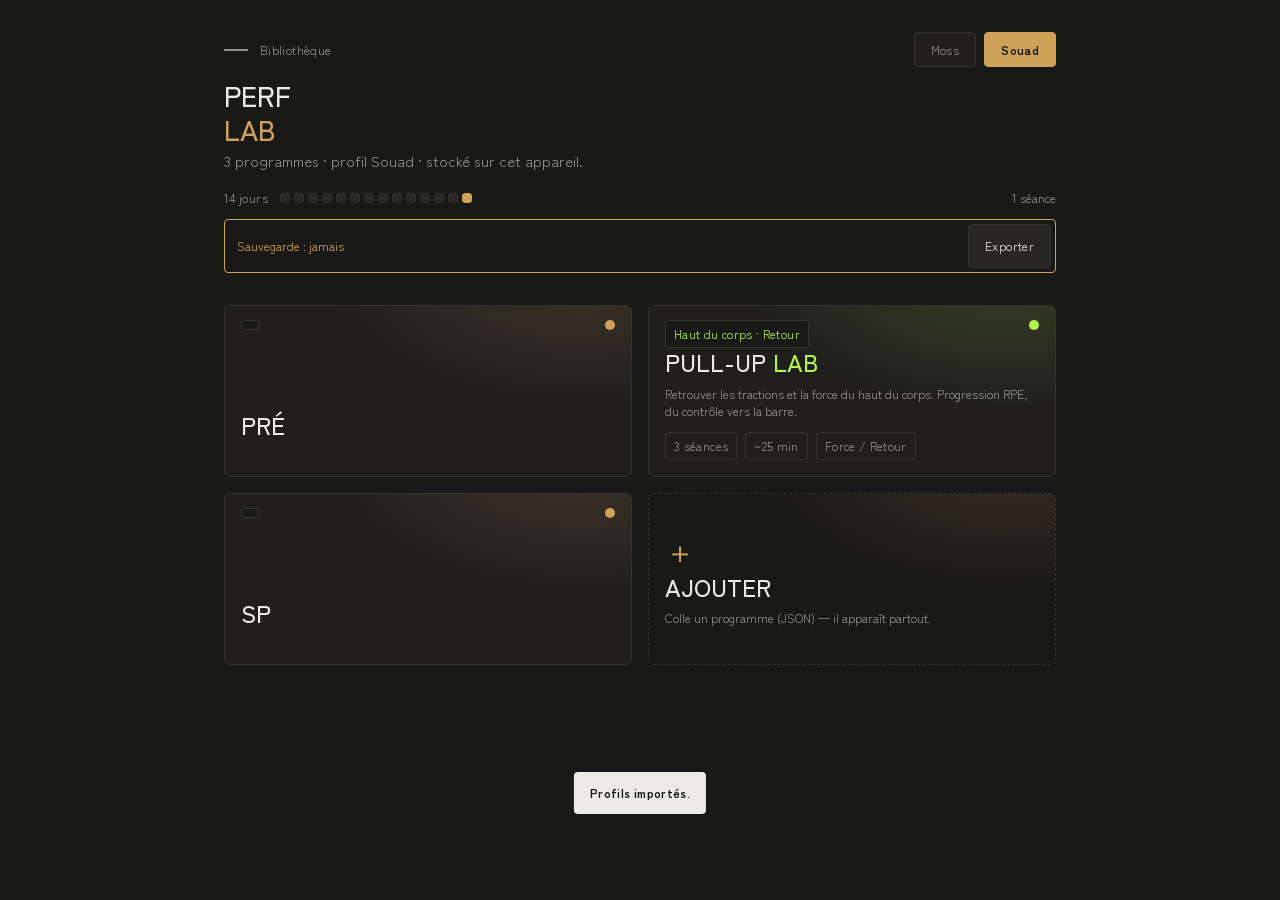
==== commit 56f0e961: "DA Sumi, lot 2 : écran Séance de la Programmation composé comme la maquette (retour, titre de la séa" ====
--- a/tests/e2e.html
+++ b/tests/e2e.html
@@ -268,6 +268,20 @@
     ok("tapis sur l'échauffement", !!document.querySelector(".cf-flag-tapis"));
     ok("séance de la Programmation : une zone principale <main>", oneMain() && !!document.querySelector("main .cf-blocks"));
     ok("charge lisible à bout de bras (26 px)", parseFloat(getComputedStyle(document.querySelector(".cf-load")).fontSize) >= 26);
+    /* 9a. séance en composition Sumi : en-tête, type des blocs à la verticale, série de travail en grand */
+    const topOf = sel => document.querySelector(sel).getBoundingClientRect().top;
+    ok("séance : retour, titre puis repère, dans cet ordre", topOf(".back") < topOf("h1") && topOf("h1") < topOf(".kicker"));
+    ok("séance : le titre est celui de la séance", document.querySelector("h1").textContent.trim() === "Back squat");
+    ok("séance : repère semaine, phase et rang", /Semaine 1 · Base · séance 1 sur 4/.test(document.querySelector(".kicker").textContent));
+    const vks = [...document.querySelectorAll(".cf-blk .cf-vk")];
+    ok("blocs : type écrit à la verticale", vks.length === 4 && vks.every(e => getComputedStyle(e).writingMode === "vertical-rl")
+       && vks.map(e => e.textContent).join("|") === "Échauffement|Force|Metcon|Accessoire");
+    ok("blocs : le type fait partie du bouton (nom annoncé)", /^Force/.test(document.querySelector('[data-block="1"]').textContent.trim()));
+    ok("blocs : titre sans répéter le type", document.querySelector('[data-block="1"] b').textContent.trim() === "Back squat");
+    ok("blocs : sans panneau", getComputedStyle(document.querySelector(".cf-blk")).backgroundColor === "rgba(0, 0, 0, 0)");
+    const topLoad = document.querySelectorAll(".cf-line.top .cf-load");
+    ok("force : la série de travail en grand", topLoad.length === 1 && topLoad[0].textContent.trim() === "95 kg"
+       && parseFloat(getComputedStyle(topLoad[0]).fontSize) >= 72);
     ok("fondu à l'arrivée sur la séance", document.querySelector(".view").classList.contains("enter"));
     document.querySelector('[data-level="int"]').click(); await tick();
     ok("pas de fondu quand on reste sur la séance (clic RX / INT)", !document.querySelector(".view").classList.contains("enter"));
--- a/app.css
+++ b/app.css
@@ -1,161 +1,178 @@
 /* polices hébergées avec l'app (fichiers latin et latin étendu de Google Fonts, licences OFL dans fonts/) :
    rien n'est demandé à Google, et tout est en cache dès l'installation */
-@font-face{font-family:'Anton';font-style:normal;font-weight:400;font-display:swap;src:url(fonts/anton-latin-ext.woff2) format('woff2');unicode-range:U+0100-02BA, U+02BD-02C5, U+02C7-02CC, U+02CE-02D7, U+02DD-02FF, U+0304, U+0308, U+0329, U+1D00-1DBF, U+1E00-1E9F, U+1EF2-1EFF, U+2020, U+20A0-20AB, U+20AD-20C4, U+2113, U+2C60-2C7F, U+A720-A7FF}
-@font-face{font-family:'Anton';font-style:normal;font-weight:400;font-display:swap;src:url(fonts/anton-latin.woff2) format('woff2');unicode-range:U+0000-00FF, U+0131, U+0152-0153, U+02BB-02BC, U+02C6, U+02DA, U+02DC, U+0304, U+0308, U+0329, U+2000-206F, U+20AC, U+2122, U+2191, U+2193, U+2212, U+2215, U+FEFF, U+FFFD}
-@font-face{font-family:'Sora';font-style:normal;font-weight:400 700;font-display:swap;src:url(fonts/sora-latin-ext.woff2) format('woff2');unicode-range:U+0100-02BA, U+02BD-02C5, U+02C7-02CC, U+02CE-02D7, U+02DD-02FF, U+0304, U+0308, U+0329, U+1D00-1DBF, U+1E00-1E9F, U+1EF2-1EFF, U+2020, U+20A0-20AB, U+20AD-20C4, U+2113, U+2C60-2C7F, U+A720-A7FF}
-@font-face{font-family:'Sora';font-style:normal;font-weight:400 700;font-display:swap;src:url(fonts/sora-latin.woff2) format('woff2');unicode-range:U+0000-00FF, U+0131, U+0152-0153, U+02BB-02BC, U+02C6, U+02DA, U+02DC, U+0304, U+0308, U+0329, U+2000-206F, U+20AC, U+2122, U+2191, U+2193, U+2212, U+2215, U+FEFF, U+FFFD}
-@font-face{font-family:'JetBrains Mono';font-style:normal;font-weight:500 700;font-display:swap;src:url(fonts/jetbrains-mono-latin-ext.woff2) format('woff2');unicode-range:U+0100-02BA, U+02BD-02C5, U+02C7-02CC, U+02CE-02D7, U+02DD-02FF, U+0304, U+0308, U+0329, U+1D00-1DBF, U+1E00-1E9F, U+1EF2-1EFF, U+2020, U+20A0-20AB, U+20AD-20C4, U+2113, U+2C60-2C7F, U+A720-A7FF}
-@font-face{font-family:'JetBrains Mono';font-style:normal;font-weight:500 700;font-display:swap;src:url(fonts/jetbrains-mono-latin.woff2) format('woff2');unicode-range:U+0000-00FF, U+0131, U+0152-0153, U+02BB-02BC, U+02C6, U+02DA, U+02DC, U+0304, U+0308, U+0329, U+2000-206F, U+20AC, U+2122, U+2191, U+2193, U+2212, U+2215, U+FEFF, U+FFFD}
+@font-face{font-family:'Zen Kaku Gothic New';font-style:normal;font-weight:300;font-display:swap;src:url(fonts/zen-kaku-gothic-new-300-latin-ext.woff2) format('woff2');unicode-range:U+0100-02BA, U+02BD-02C5, U+02C7-02CC, U+02CE-02D7, U+02DD-02FF, U+0304, U+0308, U+0329, U+1D00-1DBF, U+1E00-1E9F, U+1EF2-1EFF, U+2020, U+20A0-20AB, U+20AD-20C4, U+2113, U+2C60-2C7F, U+A720-A7FF}
+@font-face{font-family:'Zen Kaku Gothic New';font-style:normal;font-weight:300;font-display:swap;src:url(fonts/zen-kaku-gothic-new-300-latin.woff2) format('woff2');unicode-range:U+0000-00FF, U+0131, U+0152-0153, U+02BB-02BC, U+02C6, U+02DA, U+02DC, U+0304, U+0308, U+0329, U+2000-206F, U+20AC, U+2122, U+2191, U+2193, U+2212, U+2215, U+FEFF, U+FFFD}
+@font-face{font-family:'Zen Kaku Gothic New';font-style:normal;font-weight:var(--fw-display);font-display:swap;src:url(fonts/zen-kaku-gothic-new-400-latin-ext.woff2) format('woff2');unicode-range:U+0100-02BA, U+02BD-02C5, U+02C7-02CC, U+02CE-02D7, U+02DD-02FF, U+0304, U+0308, U+0329, U+1D00-1DBF, U+1E00-1E9F, U+1EF2-1EFF, U+2020, U+20A0-20AB, U+20AD-20C4, U+2113, U+2C60-2C7F, U+A720-A7FF}
+@font-face{font-family:'Zen Kaku Gothic New';font-style:normal;font-weight:var(--fw-display);font-display:swap;src:url(fonts/zen-kaku-gothic-new-400-latin.woff2) format('woff2');unicode-range:U+0000-00FF, U+0131, U+0152-0153, U+02BB-02BC, U+02C6, U+02DA, U+02DC, U+0304, U+0308, U+0329, U+2000-206F, U+20AC, U+2122, U+2191, U+2193, U+2212, U+2215, U+FEFF, U+FFFD}
+@font-face{font-family:'Zen Kaku Gothic New';font-style:normal;font-weight:500;font-display:swap;src:url(fonts/zen-kaku-gothic-new-500-latin-ext.woff2) format('woff2');unicode-range:U+0100-02BA, U+02BD-02C5, U+02C7-02CC, U+02CE-02D7, U+02DD-02FF, U+0304, U+0308, U+0329, U+1D00-1DBF, U+1E00-1E9F, U+1EF2-1EFF, U+2020, U+20A0-20AB, U+20AD-20C4, U+2113, U+2C60-2C7F, U+A720-A7FF}
+@font-face{font-family:'Zen Kaku Gothic New';font-style:normal;font-weight:500;font-display:swap;src:url(fonts/zen-kaku-gothic-new-500-latin.woff2) format('woff2');unicode-range:U+0000-00FF, U+0131, U+0152-0153, U+02BB-02BC, U+02C6, U+02DA, U+02DC, U+0304, U+0308, U+0329, U+2000-206F, U+20AC, U+2122, U+2191, U+2193, U+2212, U+2215, U+FEFF, U+FFFD}
+@font-face{font-family:'Zen Kaku Gothic New';font-style:normal;font-weight:700;font-display:swap;src:url(fonts/zen-kaku-gothic-new-700-latin-ext.woff2) format('woff2');unicode-range:U+0100-02BA, U+02BD-02C5, U+02C7-02CC, U+02CE-02D7, U+02DD-02FF, U+0304, U+0308, U+0329, U+1D00-1DBF, U+1E00-1E9F, U+1EF2-1EFF, U+2020, U+20A0-20AB, U+20AD-20C4, U+2113, U+2C60-2C7F, U+A720-A7FF}
+@font-face{font-family:'Zen Kaku Gothic New';font-style:normal;font-weight:700;font-display:swap;src:url(fonts/zen-kaku-gothic-new-700-latin.woff2) format('woff2');unicode-range:U+0000-00FF, U+0131, U+0152-0153, U+02BB-02BC, U+02C6, U+02DA, U+02DC, U+0304, U+0308, U+0329, U+2000-206F, U+20AC, U+2122, U+2191, U+2193, U+2212, U+2215, U+FEFF, U+FFFD}
 :root{
-  --bg:#0b0d10; --panel:#13161b; --panel2:#1a1e25; --line:#262b33;
-  --ink:#eef1f4; --muted:#8b929c; --hot:#ff4d3d;
-  --kicker:#ff4d3d;            /* signature des titres ; --hot reste l'erreur et la douleur */
-  --warn:#ffb25b; --info:#8ab4ff;
-  --line-strong:#626a76;       /* bord des champs : 3:1 sur les panneaux (WCAG 1.4.11) */
-  --warn-bg:#241c12;
-  --lime-rgb:215,242,90; --lime:rgb(var(--lime-rgb));   /* accent de la Programmation (RVB pour ses teintes) */
-  --phase-base:var(--info); --phase-montee:var(--lime); --phase-surcharge:var(--warn); --phase-decharge:#9ba1ac; --phase-test:#ff7a7a;
-  --f-display:'Anton',sans-serif; --f-body:'Sora',system-ui,sans-serif; --f-mono:'JetBrains Mono',monospace;
-  --accent:#ffb02e;
+  /* Sumi : encre et papier, un seul accent (l'or) ; le rouge reste l'erreur et la douleur */
+  --bg:#191917; --panel:#201f1d; --panel2:#282724; --line:#34332f;
+  --line-strong:#75736c;       /* bord des champs : 3:1 sur le fond et les panneaux (WCAG 1.4.11) */
+  --ink:#eceae4; --muted:#95938b;
+  --cf-accent:#cfa25a; --cf-accent-rgb:207,162,90;   /* accent de la Programmation (la même en RVB pour ses teintes) */
+  --lib-accent:#cfa25a;        /* accent par défaut des bibliothèques (un programme peut avoir le sien) */
+  --accent:var(--lib-accent);  /* accent de l'écran courant, posé par setAccent() */
+  --on-accent:#191917;         /* texte sur un aplat d'accent */
+  --hot:#e5675a; --on-hot:#191917;
+  --kicker:var(--muted);       /* signature des titres */
+  --warn:var(--cf-accent); --warn-bg:#2a2419;   /* l'alerte prend l'accent : une seule couleur d'attention */
+  --info:#9aaab8;
+  --phase-base:var(--info); --phase-montee:#d8d4ca; --phase-surcharge:var(--cf-accent); --phase-decharge:var(--muted); --phase-test:var(--hot);
+  /* typographie : une seule famille, les chiffres en maigre, les titres en medium, sans majuscules forcées */
+  --f-display:'Zen Kaku Gothic New',system-ui,sans-serif; --f-body:var(--f-display); --f-label:var(--f-display);
+  --fw-light:300; --fw-regular:400; --fw-medium:500; --fw-bold:700;
+  --fw-display:var(--fw-medium); --fw-num:var(--fw-light);
+  --tt-display:none; --tt-label:none;
+  --ls-display:0; --ls-label:.03em;
+  --lh-display:1.2;
+  --fs-2xs:11px; --fs-xs:12px; --fs-sm:13px; --fs-base:15px; --fs-input:16px; --fs-md:17px;
+  --fs-lg:20px; --fs-h2:22px; --fs-xl:24px; --fs-title:28px; --fs-num:30px; --fs-hero:96px;
+  --lh-num:.9; --ls-num:-.02em;   /* grands chiffres : serrés */
+  /* espacements : pas de 4 px (2 px pour les serrages), marge de page */
+  --sp-0:2px; --sp-1:4px; --sp-2:8px; --sp-3:12px; --sp-4:16px; --sp-5:20px; --sp-6:24px; --sp-7:32px; --sp-8:40px;
+  --gutter:var(--sp-6);
+  --bottom-space:110px;        /* place laissée sous le contenu (toast, barre d'accueil) */
+  /* arrondis : nets */
+  --r-chip:3px; --r-ctl:4px; --r-panel:6px;
+  --vk-w:28px; --vk-min:96px;   /* colonne du type de bloc écrit à la verticale, et hauteur où il tient en entier */
   --safe-b:env(safe-area-inset-bottom,0px);
   --safe-t:env(safe-area-inset-top,0px);
 }
 *{box-sizing:border-box;margin:0;padding:0;-webkit-tap-highlight-color:transparent}
 html{-webkit-text-size-adjust:100%}
 body{
-  font-family:var(--f-body);background:var(--bg);color:var(--ink);line-height:1.5;
-  background-image:
-    linear-gradient(rgba(255,255,255,.022) 1px,transparent 1px),
-    linear-gradient(90deg,rgba(255,255,255,.022) 1px,transparent 1px),
-    radial-gradient(900px 520px at 82% -12%,rgba(255,176,46,.10),transparent 60%);
-  background-size:34px 34px,34px 34px,100% 100%;
-  min-height:100vh;padding:calc(var(--safe-t)) 0 calc(110px + var(--safe-b));
+  font-family:var(--f-body);background:var(--bg);color:var(--ink);line-height:1.5;font-variant-numeric:tabular-nums;
+  min-height:100vh;padding:calc(var(--safe-t)) 0 calc(var(--bottom-space) + var(--safe-b));
   overscroll-behavior-y:none;touch-action:manipulation;
 }
 [hidden]{display:none!important}
 /* focus clavier visible partout (A6) ; les champs le montrent aussi au toucher */
 :focus-visible{outline:2px solid var(--accent);outline-offset:2px}
 input:focus,textarea:focus{outline:2px solid var(--accent);outline-offset:0}
-.wrap{max-width:880px;margin:0 auto;padding:0 16px}
+.wrap{max-width:880px;margin:0 auto;padding:0 var(--gutter)}
 a{color:inherit}
 /* étiquettes mono en majuscules : famille et casse communes, taille et espacement propres à chacune */
-.kicker,.back,.card .tag,.card .cs,.card .cmeta,.weekbox .wl,.gprog .lab,.tab .s,.pill,.blk-h .bl,.tcell .l,.setlab,/* boutons : secondaire (bord) et principal (.go, lime plein), 44 px de haut */
-.dbtn,.gbtn,.painbtn,.reset,.profbtn,.sparklab,.alab,.cf-lab,.cf-st small,.cf-bdate,.cf-bt small,.cf-flag,.cf-belt,.cf-th,.cf-score label,.cf-mvl,.cf-here,.cf-glab{font-family:var(--f-mono);text-transform:uppercase}
+.kicker,.back,.card .tag,.card .cs,.card .cmeta,.weekbox .wl,.gprog .lab,.tab .s,.pill,.blk-h .bl,.tcell .l,.setlab,/* boutons : secondaire (bord) et principal (.go, accent plein), 44 px de haut */
+.dbtn,.gbtn,.painbtn,.reset,.profbtn,.sparklab,.alab,.cf-lab,.cf-st small,.cf-bdate,.cf-bt small,.cf-flag,.cf-belt,.cf-score label,.cf-mvl,.cf-here,.cf-glab{font-family:var(--f-label);text-transform:var(--tt-label)}
 
 /* HEADER */
-header{padding:30px 0 16px}
+header{padding:var(--sp-7) 0 var(--sp-4)}
 .libhead{padding-bottom:0}
-.libhead+main .lib{margin-bottom:16px}
-.topbar{display:flex;align-items:center;justify-content:space-between;gap:12px}
-.kicker{min-width:0;font-size:11px;letter-spacing:.30em;color:var(--kicker);display:flex;align-items:center;gap:10px}
+.libhead+main .lib{margin-bottom:var(--sp-4)}
+.topbar{display:flex;align-items:center;justify-content:space-between;gap:var(--sp-3)}
+.kicker{min-width:0;font-size:var(--fs-xs);letter-spacing:var(--ls-label);color:var(--kicker);display:flex;align-items:center;gap:var(--sp-3)}
 .kicker::before{content:"";width:24px;height:2px;background:var(--kicker)}
-.back{position:relative;flex:none;white-space:nowrap;font-size:11px;letter-spacing:.12em;color:var(--muted);border:1px solid var(--line);background:var(--panel);padding:8px 12px;border-radius:10px;cursor:pointer;display:inline-flex;gap:7px;align-items:center}
+.back{position:relative;flex:none;white-space:nowrap;font-size:var(--fs-xs);letter-spacing:var(--ls-label);color:var(--muted);border:1px solid var(--line);background:var(--panel);padding:var(--sp-2) var(--sp-3);border-radius:var(--r-ctl);cursor:pointer;display:inline-flex;gap:var(--sp-2);align-items:center}
 .back:active{transform:scale(.96)}
 /* zone de tap portée à 44 px sans changer le dessin */
 .back::after,.profbtn::after,.wbtn::after{content:"";position:absolute;inset:-7px -3px}
-h1{text-wrap:balance;font-family:var(--f-display);font-weight:400;font-size:clamp(42px,12vw,84px);line-height:.88;letter-spacing:.5px;text-transform:uppercase;margin:12px 0 4px}
+h1{text-wrap:balance;font-family:var(--f-display);font-weight:var(--fw-display);font-size:var(--fs-title);line-height:var(--lh-display);letter-spacing:var(--ls-display);text-transform:var(--tt-display);margin:var(--sp-3) 0 var(--sp-1)}
 h1 em{font-style:normal;color:var(--accent);transition:color .4s}
-.lede{color:var(--muted);font-size:14px;max-width:620px;text-wrap:pretty}
+.lede{color:var(--muted);font-size:var(--fs-base);max-width:620px;text-wrap:pretty}
 .nw{white-space:nowrap}
-.lede b{color:var(--ink);font-weight:600}
+.lede b{color:var(--ink);font-weight:var(--fw-medium)}
 
 /* LIBRARY GRID */
-.lib{display:grid;grid-template-columns:repeat(2,1fr);gap:14px;margin-top:26px}
+.lib{display:grid;grid-template-columns:repeat(2,1fr);gap:var(--sp-4);margin-top:var(--sp-7)}
 @media(max-width:560px){.lib{grid-template-columns:1fr}}
-.card{color:inherit;text-decoration:none;position:relative;border:1px solid var(--line);background:var(--panel);border-radius:18px;padding:18px 16px 16px;cursor:pointer;overflow:hidden;transition:transform .2s,border-color .25s;min-height:172px;display:flex;flex-direction:column;justify-content:flex-end}
+.card{color:inherit;text-decoration:none;position:relative;border:1px solid var(--line);background:var(--panel);border-radius:var(--r-panel);padding:var(--sp-5) var(--sp-4) var(--sp-4);cursor:pointer;overflow:hidden;transition:transform .2s,border-color .25s;min-height:172px;display:flex;flex-direction:column;justify-content:flex-end}
 .card:active{transform:scale(.985)}
 .card::before{content:"";position:absolute;inset:0;background:radial-gradient(420px 220px at 88% -20%,var(--c-accent),transparent 62%);opacity:.16}
-.card .tag{position:absolute;top:14px;left:16px;font-size:11px;letter-spacing:.14em;color:var(--c-accent);border:1px solid var(--line);padding:4px 8px;border-radius:999px;background:var(--bg)}
+.card .tag{position:absolute;top:14px;left:16px;font-size:var(--fs-xs);letter-spacing:var(--ls-label);color:var(--c-accent);border:1px solid var(--line);padding:var(--sp-1) var(--sp-2);border-radius:var(--r-chip);background:var(--bg)}
 .card .dot{position:absolute;top:14px;right:16px;width:10px;height:10px;border-radius:50%;background:var(--c-accent)}
-.card .ct{font-family:var(--f-display);font-size:30px;line-height:.92;text-transform:uppercase;letter-spacing:.5px}
+.card .ct{font-weight:var(--fw-display);font-family:var(--f-display);font-size:var(--fs-xl);line-height:var(--lh-display);text-transform:var(--tt-display);letter-spacing:var(--ls-display)}
 .card .ct em{font-style:normal;color:var(--c-accent)}
-.card .cs{font-size:10px;letter-spacing:.1em;color:var(--muted);margin-top:7px}
-.card .cb{font-size:12px;color:var(--muted);margin-top:8px;line-height:1.45}
-.card .cmeta{display:flex;flex-wrap:wrap;gap:8px;margin-top:12px;font-size:11px;letter-spacing:.1em;color:var(--muted)}
-.card .cmeta span{border:1px solid var(--line);padding:3px 7px;border-radius:7px}
+.card .cs{font-size:var(--fs-2xs);letter-spacing:var(--ls-label);color:var(--muted);margin-top:var(--sp-2)}
+.card .cb{font-size:var(--fs-xs);color:var(--muted);margin-top:var(--sp-2);line-height:1.45}
+.card .cmeta{display:flex;flex-wrap:wrap;gap:var(--sp-2);margin-top:var(--sp-3);font-size:var(--fs-xs);letter-spacing:var(--ls-label);color:var(--muted)}
+.card .cmeta span{border:1px solid var(--line);padding:var(--sp-1) var(--sp-2);border-radius:var(--r-chip)}
 
 /* WEEK + GLOBAL */
-.meta{display:flex;flex-wrap:wrap;gap:12px;align-items:center;margin-top:18px}
-.weekbox{display:flex;align-items:center;gap:8px;background:var(--panel);border:1px solid var(--line);border-radius:12px;padding:8px 12px}
-.weekbox .wl{font-size:11px;letter-spacing:.12em;color:var(--muted)}
-.wbtn{position:relative;width:30px;height:30px;border-radius:8px;border:1px solid var(--line);background:var(--panel2);color:var(--ink);font-size:16px;cursor:pointer;font-family:var(--f-mono)}
+.meta{display:flex;flex-wrap:wrap;gap:var(--sp-3);align-items:center;margin-top:var(--sp-5)}
+.weekbox{display:flex;align-items:center;gap:var(--sp-2);background:var(--panel);border:1px solid var(--line);border-radius:var(--r-ctl);padding:var(--sp-2) var(--sp-3)}
+.weekbox .wl{font-size:var(--fs-xs);letter-spacing:var(--ls-label);color:var(--muted)}
+.wbtn{position:relative;width:30px;height:30px;border-radius:var(--r-ctl);border:1px solid var(--line);background:var(--panel2);color:var(--ink);font-size:var(--fs-md);cursor:pointer;font-family:var(--f-label)}
 .wbtn:active{transform:scale(.94)}
-.wnum{font-family:var(--f-display);font-size:22px;min-width:26px;text-align:center}
+.wnum{font-weight:var(--fw-num);font-family:var(--f-display);font-size:var(--fs-h2);min-width:26px;text-align:center}
 .gprog{flex:1;min-width:220px}
-.gprog .bar{height:10px;border-radius:6px;background:var(--panel2);border:1px solid var(--line);overflow:hidden}
-.gprog .fill{height:100%;width:0;background:linear-gradient(90deg,var(--accent),#fff);transition:width .4s}
-.gprog .lab{display:flex;justify-content:space-between;font-size:11px;letter-spacing:.1em;color:var(--muted);margin-top:6px}
+.gprog .bar{height:10px;border-radius:var(--r-chip);background:var(--panel2);border:1px solid var(--line);overflow:hidden}
+.gprog .fill{height:100%;width:0;background:linear-gradient(90deg,var(--accent),var(--ink));transition:width .4s}
+.gprog .lab{display:flex;justify-content:space-between;font-size:var(--fs-xs);letter-spacing:var(--ls-label);color:var(--muted);margin-top:var(--sp-2)}
 
 /* TABS */
-.tabs{display:grid;grid-template-columns:repeat(4,1fr);gap:8px;margin:22px 0 6px}
-.tab{cursor:pointer;border:1px solid var(--line);background:var(--panel);border-radius:12px;padding:11px 8px;text-align:left;position:relative;overflow:hidden;transition:background .25s}
-.tab .tdot{width:9px;height:9px;border-radius:50%;display:inline-block;margin-bottom:7px}
-.tab .t{font-family:var(--f-display);font-size:14px;letter-spacing:.5px;line-height:1;text-transform:uppercase}
-.tab .s{font-size:11px;letter-spacing:.1em;color:var(--muted);margin-top:4px}
+.tabs{display:grid;grid-template-columns:repeat(4,1fr);gap:var(--sp-2);margin:var(--sp-6) 0 var(--sp-2)}
+.tab{cursor:pointer;border:1px solid var(--line);background:var(--panel);border-radius:var(--r-ctl);padding:var(--sp-3) var(--sp-2);text-align:left;position:relative;overflow:hidden;transition:background .25s}
+.tab .tdot{width:9px;height:9px;border-radius:50%;display:inline-block;margin-bottom:var(--sp-2)}
+.tab .t{font-weight:var(--fw-display);font-family:var(--f-display);font-size:var(--fs-base);letter-spacing:var(--ls-display);line-height:1;text-transform:var(--tt-display)}
+.tab .s{font-size:var(--fs-xs);letter-spacing:var(--ls-label);color:var(--muted);margin-top:var(--sp-1)}
 .tab.active{background:var(--panel2)}
 .tab.active::after{content:"";position:absolute;left:0;bottom:0;height:3px;width:100%;background:var(--accent)}
 @media(max-width:560px){.tabs{grid-template-columns:repeat(2,1fr)}}
 
 /* SESSION */
-.shead{display:flex;align-items:baseline;justify-content:space-between;gap:12px;margin:24px 0 4px;border-top:1px solid var(--line);padding-top:20px}
-.shead h2{text-wrap:balance;font-family:var(--f-display);font-weight:400;font-size:clamp(26px,7vw,40px);line-height:.95;text-transform:uppercase;letter-spacing:.5px}
+.shead{display:flex;align-items:baseline;justify-content:space-between;gap:var(--sp-3);margin:var(--sp-6) 0 var(--sp-1);border-top:1px solid var(--line);padding-top:var(--sp-5)}
+.shead h2{text-wrap:balance;font-family:var(--f-display);font-weight:var(--fw-display);font-size:var(--fs-xl);line-height:var(--lh-display);text-transform:var(--tt-display);letter-spacing:var(--ls-display)}
 .shead h2 em{font-style:normal;color:var(--accent)}
-.pill{font-size:10px;letter-spacing:.12em;color:var(--bg);background:var(--accent);padding:5px 9px;border-radius:999px;white-space:nowrap;font-weight:700}
-.sfocus{color:var(--muted);font-size:13px;margin:6px 0 4px}
+.pill{font-size:var(--fs-2xs);letter-spacing:var(--ls-label);color:var(--on-accent);background:var(--accent);padding:var(--sp-1) var(--sp-2);border-radius:var(--r-chip);white-space:nowrap;font-weight:var(--fw-bold)}
+.sfocus{color:var(--muted);font-size:var(--fs-sm);margin:var(--sp-2) 0 var(--sp-1)}
 
 /* BLOCK */
-.blk{margin-top:18px}
-.blk-h{display:flex;align-items:center;gap:10px;margin-bottom:6px}
-.blk-h .bl{font-size:11px;letter-spacing:.14em;color:var(--accent);font-weight:700}
+.blk{margin-top:var(--sp-5)}
+.blk-h{display:flex;align-items:center;gap:var(--sp-3);margin-bottom:var(--sp-2)}
+.blk-h .bl{font-size:var(--fs-xs);letter-spacing:var(--ls-label);color:var(--accent);font-weight:var(--fw-bold)}
 .blk-h .line{flex:1;height:1px;background:var(--line)}
-.blk-note{font-size:12px;color:var(--muted);margin-bottom:12px;font-style:italic}
+.blk-note{font-size:var(--fs-xs);color:var(--muted);margin-bottom:var(--sp-3);font-style:italic}
 
 /* EXERCISE */
-.ex{background:var(--panel);border:1px solid var(--line);border-radius:14px;margin-bottom:12px;overflow:hidden}
-.ex-top{display:flex;gap:12px;padding:13px 14px;cursor:pointer;align-items:center;width:100%;background:none;border:0;color:inherit;font:inherit;text-align:left}
+.ex{background:var(--panel);border:1px solid var(--line);border-radius:var(--r-panel);margin-bottom:var(--sp-3);overflow:hidden}
+.ex-top{display:flex;gap:var(--sp-3);padding:var(--sp-3) var(--sp-4);cursor:pointer;align-items:center;width:100%;background:none;border:0;color:inherit;font:inherit;text-align:left}
 .ex-name,.ex-scheme{display:block}
-.anim{width:54px;height:54px;flex:none;border-radius:10px;background:var(--panel2);border:1px solid var(--line);position:relative;overflow:hidden}
+.anim{width:54px;height:54px;flex:none;border-radius:var(--r-ctl);background:var(--panel2);border:1px solid var(--line);position:relative;overflow:hidden}
 .ex-id{flex:1;min-width:0}
-.ex-name{font-weight:600;font-size:15px;line-height:1.2}
-.ex-scheme{font-family:var(--f-mono);font-size:15px;color:var(--accent);letter-spacing:.06em;margin-top:3px}
-.chev{color:var(--muted);transition:transform .3s;font-size:13px}
+.ex-name{font-weight:var(--fw-medium);font-size:var(--fs-base);line-height:1.2}
+.ex-scheme{font-family:var(--f-label);font-size:var(--fs-base);color:var(--accent);letter-spacing:var(--ls-label);margin-top:var(--sp-1)}
+.chev{color:var(--muted);transition:transform .3s;font-size:var(--fs-sm)}
 .ex.open .chev{transform:rotate(90deg)}
 /* dépliage par la grille (0fr → 1fr) : pas de max-height qui couperait un exercice long */
 .ex-body{display:grid;grid-template-rows:0fr;overflow:hidden;transition:grid-template-rows .4s ease}
 .ex.open .ex-body{grid-template-rows:1fr}
 .ex-inner{min-height:0}
-.ex-inner{padding:0 14px 16px}
-.setlab.top{margin-top:12px}
-.cue{font-size:13px;color:var(--muted);background:var(--panel2);border-left:2px solid var(--accent);padding:9px 12px;border-radius:0 8px 8px 0;margin-bottom:12px}
-.target{display:inline-flex;align-items:center;gap:7px;font-family:var(--f-mono);font-size:12px;font-weight:700;color:var(--accent);border:1px solid var(--accent);background:var(--panel2);padding:7px 12px;border-radius:999px;margin-bottom:12px;letter-spacing:.04em}
-.tempo{display:grid;grid-template-columns:repeat(4,1fr);gap:6px;margin-bottom:12px}
-.tcell{background:var(--panel2);border:1px solid var(--line);border-radius:8px;padding:8px 4px;text-align:center}
-.tcell .n{font-family:var(--f-display);font-size:20px}
-.tcell .l{font-size:11px;letter-spacing:.06em;color:var(--muted);margin-top:2px}
+.ex-inner{padding:0 var(--sp-4) var(--sp-4)}
+.setlab.top{margin-top:var(--sp-3)}
+.cue{font-size:var(--fs-sm);color:var(--muted);background:var(--panel2);border-left:2px solid var(--accent);padding:var(--sp-2) var(--sp-3);border-radius:0 var(--r-ctl) var(--r-ctl) 0;margin-bottom:var(--sp-3)}
+.target{display:inline-flex;align-items:center;gap:var(--sp-2);font-family:var(--f-label);font-size:var(--fs-xs);font-weight:var(--fw-bold);color:var(--accent);border:1px solid var(--accent);background:var(--panel2);padding:var(--sp-2) var(--sp-3);border-radius:var(--r-chip);margin-bottom:var(--sp-3);letter-spacing:var(--ls-label)}
+.tempo{display:grid;grid-template-columns:repeat(4,1fr);gap:var(--sp-2);margin-bottom:var(--sp-3)}
+.tcell{background:var(--panel2);border:1px solid var(--line);border-radius:var(--r-ctl);padding:var(--sp-2) var(--sp-1);text-align:center}
+.tcell .n{font-weight:var(--fw-num);font-family:var(--f-display);font-size:var(--fs-lg)}
+.tcell .l{font-size:var(--fs-xs);letter-spacing:var(--ls-label);color:var(--muted);margin-top:var(--sp-0)}
 .tcell.key{border-color:var(--accent)}
 .tcell.key .n{color:var(--accent)}
-.setlab{font-size:12px;letter-spacing:.12em;color:var(--muted);margin:4px 0 8px}
-.sets{display:flex;flex-wrap:wrap;gap:6px;margin-bottom:6px}
-.setcol{display:flex;flex-direction:column;align-items:center;gap:5px}
-.setbtn{width:44px;height:44px;border-radius:10px;border:1px solid var(--line);background:var(--panel2);color:var(--muted);font-family:var(--f-mono);font-weight:700;font-size:14px;cursor:pointer;transition:.18s}
-.setbtn.done{background:var(--accent);color:var(--bg);border-color:var(--accent)}
+.setlab{font-size:var(--fs-xs);letter-spacing:var(--ls-label);color:var(--muted);margin:var(--sp-1) 0 var(--sp-2)}
+.sets{display:flex;flex-wrap:wrap;gap:var(--sp-2);margin-bottom:var(--sp-2)}
+.setcol{display:flex;flex-direction:column;align-items:center;gap:var(--sp-1)}
+.setbtn{width:44px;height:44px;border-radius:var(--r-ctl);border:1px solid var(--line);background:var(--panel2);color:var(--muted);font-family:var(--f-label);font-weight:var(--fw-bold);font-size:var(--fs-base);cursor:pointer;transition:.18s}
+.setbtn.done{background:var(--accent);color:var(--on-accent);border-color:var(--accent)}
 .setbtn:active{transform:scale(.9)}
-.load{width:48px;height:44px;padding:0;border-radius:9px;border:1px solid var(--line-strong);background:var(--bg);color:var(--ink);text-align:center;font-family:var(--f-mono);font-size:16px}
-.loadu{font-family:var(--f-mono);font-size:11px;color:var(--muted);margin-top:-2px}
-.exbtns{display:flex;gap:8px;margin-top:12px;flex-wrap:wrap}
-/* boutons : secondaire (bord) et principal (.go, lime plein), 44 px de haut */
-.dbtn,.gbtn,.painbtn,.reset{display:inline-flex;align-items:center;justify-content:center;gap:7px;min-height:44px;padding:0 14px;border:1px solid var(--line);border-radius:10px;background:var(--panel2);color:var(--ink);font-size:11px;letter-spacing:.08em;cursor:pointer;text-decoration:none}
+.load{width:48px;height:44px;padding:0;border-radius:var(--r-ctl);border:1px solid var(--line-strong);background:var(--bg);color:var(--ink);text-align:center;font-family:var(--f-label);font-size:var(--fs-input)}
+.loadu{font-family:var(--f-label);font-size:var(--fs-xs);color:var(--muted);margin-top:calc(-1 * var(--sp-0))}
+.exbtns{display:flex;gap:var(--sp-2);margin-top:var(--sp-3);flex-wrap:wrap}
+/* boutons : secondaire (bord) et principal (.go, accent plein), 44 px de haut */
+.dbtn,.gbtn,.painbtn,.reset{display:inline-flex;align-items:center;justify-content:center;gap:var(--sp-2);min-height:44px;padding:0 var(--sp-4);border:1px solid var(--line);border-radius:var(--r-ctl);background:var(--panel2);color:var(--ink);font-size:var(--fs-xs);letter-spacing:var(--ls-label);cursor:pointer;text-decoration:none}
 .dbtn:disabled,.donebtn:not(.ok):disabled{opacity:.5;cursor:default}
 .gbtn:active{transform:scale(.96)}
 .gbtn.on{border-color:var(--accent);color:var(--accent)}
 .gbtn svg{width:13px;height:13px}
 
 /* BOUTONS */
-.dbtn.go{background:var(--accent);color:var(--bg);border-color:var(--accent);font-weight:700}
+.dbtn.go{background:var(--accent);color:var(--on-accent);border-color:var(--accent);font-weight:var(--fw-bold)}
 .dbtn:active{transform:scale(.95)}
 
-footer{color:var(--muted);font-size:11px;font-family:var(--f-mono);letter-spacing:.06em;text-align:center;margin-top:30px;line-height:1.7}
-.reset{margin-top:14px;color:var(--muted)}
+footer{color:var(--muted);font-size:var(--fs-xs);font-family:var(--f-label);letter-spacing:var(--ls-label);text-align:center;margin-top:var(--sp-7);line-height:1.7}
+.reset{margin-top:var(--sp-4);color:var(--muted)}
 
 /* page transition */
 .view.enter{animation:fade .35s ease}
@@ -202,261 +219,276 @@
 
 /* ---- carte « ajouter » ---- */
 .card.add{display:flex;flex-direction:column;justify-content:center;align-items:flex-start;border-style:dashed;background:transparent;--c-accent:var(--accent)}
-.card.add .plus{font-family:var(--f-display);font-size:40px;line-height:1;color:var(--accent)}
-.card.add .ct{font-family:var(--f-display);font-size:24px;margin-top:6px}
+.card.add .plus{font-weight:var(--fw-num);font-family:var(--f-display);font-size:var(--fs-num);line-height:1;color:var(--accent)}
+.card.add .ct{font-weight:var(--fw-display);font-family:var(--f-display);font-size:var(--fs-xl);margin-top:var(--sp-2)}
 
 /* ---- auth ---- */
-.auth h1{margin-top:10px}
-.authbox{margin-top:22px;display:flex;flex-direction:column;gap:10px;max-width:360px}
-.authbox input{background:var(--panel);border:1px solid var(--line-strong);color:var(--ink);font-family:var(--f-body);font-size:16px;padding:13px 14px;border-radius:12px}
-.authbtns{display:flex;gap:8px;margin-top:4px}
-.autherr{color:var(--hot);font-family:var(--f-mono);font-size:11px;min-height:14px;letter-spacing:.04em}
+.auth h1{margin-top:var(--sp-3)}
+.authbox{margin-top:var(--sp-6);display:flex;flex-direction:column;gap:var(--sp-3);max-width:360px}
+.authbox input{background:var(--panel);border:1px solid var(--line-strong);color:var(--ink);font-family:var(--f-body);font-size:var(--fs-input);padding:var(--sp-3) var(--sp-4);border-radius:var(--r-ctl)}
+.authbtns{display:flex;gap:var(--sp-2);margin-top:var(--sp-1)}
+.autherr{color:var(--hot);font-family:var(--f-label);font-size:var(--fs-xs);min-height:14px;letter-spacing:var(--ls-label)}
 
 /* ---- add / manage ---- */
-.addbox{margin-top:6px}
-.addbox textarea{width:100%;min-height:200px;background:var(--panel);border:1px solid var(--line-strong);color:var(--ink);font-family:var(--f-mono);font-size:16px;line-height:1.6;padding:14px;border-radius:14px;resize:vertical}
-.mrow{display:flex;align-items:center;justify-content:space-between;gap:12px;background:var(--panel);border:1px solid var(--line);border-radius:12px;padding:12px 14px;margin-bottom:8px}
-.mrow .mt{font-weight:600;font-size:14px}
-.mrow .ms{font-family:var(--f-mono);font-size:10px;color:var(--muted);margin-top:2px}
-.mbtns{display:flex;gap:6px}
+.addbox{margin-top:var(--sp-2)}
+.addbox textarea{width:100%;min-height:200px;background:var(--panel);border:1px solid var(--line-strong);color:var(--ink);font-family:var(--f-label);font-size:var(--fs-input);line-height:1.6;padding:var(--sp-4);border-radius:var(--r-panel);resize:vertical}
+.mrow{display:flex;align-items:center;justify-content:space-between;gap:var(--sp-3);background:var(--panel);border:1px solid var(--line);border-radius:var(--r-ctl);padding:var(--sp-3) var(--sp-4);margin-bottom:var(--sp-2)}
+.mrow .mt{font-weight:var(--fw-medium);font-size:var(--fs-base)}
+.mrow .ms{font-family:var(--f-label);font-size:var(--fs-2xs);color:var(--muted);margin-top:var(--sp-0)}
+.mbtns{display:flex;gap:var(--sp-2)}
 
 /* ---- toast ---- */
-.toast{position:fixed;left:50%;bottom:calc(86px + var(--safe-b));transform:translateX(-50%) translateY(20px);background:var(--ink);color:var(--bg);font-family:var(--f-mono);font-size:12px;font-weight:700;letter-spacing:.04em;padding:11px 16px;border-radius:11px;opacity:0;pointer-events:none;transition:.3s;z-index:60;max-width:88vw;text-align:center}
+.toast{position:fixed;left:50%;bottom:calc(86px + var(--safe-b));transform:translateX(-50%) translateY(20px);background:var(--ink);color:var(--bg);font-family:var(--f-label);font-size:var(--fs-xs);font-weight:var(--fw-bold);letter-spacing:var(--ls-label);padding:var(--sp-3) var(--sp-4);border-radius:var(--r-ctl);opacity:0;pointer-events:none;transition:.3s;z-index:60;max-width:88vw;text-align:center}
 .toast.show{opacity:1;transform:translateX(-50%) translateY(0)}
 
 /* ---- profils ---- */
-.profsel{display:flex;gap:6px}
-.profbtn{position:relative;font-size:11px;letter-spacing:.12em;color:var(--muted);border:1px solid var(--line);background:var(--panel);padding:8px 14px;border-radius:10px;cursor:pointer;transition:all .2s}
-.profbtn.active{background:var(--accent);color:var(--bg);border-color:var(--accent);font-weight:700}
+.profsel{display:flex;gap:var(--sp-2)}
+.profbtn{position:relative;font-size:var(--fs-xs);letter-spacing:var(--ls-label);color:var(--muted);border:1px solid var(--line);background:var(--panel);padding:var(--sp-2) var(--sp-4);border-radius:var(--r-ctl);cursor:pointer;transition:all .2s}
+.profbtn.active{background:var(--accent);color:var(--on-accent);border-color:var(--accent);font-weight:var(--fw-bold)}
 
 /* ---- progression RPE (paliers) ---- */
-.target.tier{border-style:dashed;margin-left:8px}
-.rpe-row{display:flex;align-items:center;gap:10px;flex-wrap:wrap}
-.rpe-pick{display:grid;grid-template-columns:repeat(6,minmax(0,1fr));gap:6px;margin-bottom:10px}
-.rpe-b{min-height:44px;border-radius:10px;border:1px solid var(--line);background:var(--panel2);color:var(--ink);font-family:var(--f-mono);font-weight:700;font-size:16px;cursor:pointer}
-.rpe-b.on{background:var(--accent);border-color:var(--accent);color:var(--bg)}
+.target.tier{border-style:dashed;margin-left:var(--sp-2)}
+.rpe-row{display:flex;align-items:center;gap:var(--sp-3);flex-wrap:wrap}
+.rpe-pick{display:grid;grid-template-columns:repeat(6,minmax(0,1fr));gap:var(--sp-2);margin-bottom:var(--sp-3)}
+.rpe-b{min-height:44px;border-radius:var(--r-ctl);border:1px solid var(--line);background:var(--panel2);color:var(--ink);font-family:var(--f-label);font-weight:var(--fw-bold);font-size:var(--fs-md);cursor:pointer}
+.rpe-b.on{background:var(--accent);border-color:var(--accent);color:var(--on-accent)}
 .rpe-b:active{transform:scale(.94)}
 .painbtn{color:var(--muted);transition:all .2s}
-.painbtn.on{background:var(--hot);color:#fff;border-color:var(--hot);font-weight:700}
-.rpe-next{font-family:var(--f-mono);font-size:11px;color:var(--accent);letter-spacing:.04em}
+.painbtn.on{background:var(--hot);color:var(--on-hot);border-color:var(--hot);font-weight:var(--fw-bold)}
+.rpe-next{font-family:var(--f-label);font-size:var(--fs-xs);color:var(--accent);letter-spacing:var(--ls-label)}
 
 /* ---- sparkline d'évolution des paliers ---- */
-.sparkrow{display:flex;align-items:center;gap:10px;margin:0 0 12px}
+.sparkrow{display:flex;align-items:center;gap:var(--sp-3);margin:0 0 var(--sp-3)}
 .spark{display:block;flex:none}
 .spark polyline{fill:none;stroke:var(--accent);stroke-width:2;stroke-linejoin:round;stroke-linecap:round}
 .spark circle{fill:var(--accent)}
 .spark circle.sp-bad{fill:var(--hot)}
-.sparklab{font-size:11px;letter-spacing:.14em;color:var(--muted)}
+.sparklab{font-size:var(--fs-xs);letter-spacing:var(--ls-label);color:var(--muted)}
 
 /* ---- repos inline ---- */
-.rest{display:block;width:100%;background:none;font-family:var(--f-mono);font-size:12px;font-weight:700;letter-spacing:.08em;color:var(--accent);border:1px dashed var(--accent);border-radius:9px;padding:9px 12px;margin:10px 0 2px;text-align:center;cursor:pointer;user-select:none}
+.rest{display:block;width:100%;background:none;font-family:var(--f-label);font-size:var(--fs-xs);font-weight:var(--fw-bold);letter-spacing:var(--ls-label);color:var(--accent);border:1px dashed var(--accent);border-radius:var(--r-ctl);padding:var(--sp-2) var(--sp-3);margin:var(--sp-3) 0 var(--sp-0);text-align:center;cursor:pointer;user-select:none}
 
 /* ---- jalon / test ---- */
-.tresrow{display:flex;gap:6px;flex-wrap:wrap;margin-top:10px}
-.tres{font-family:var(--f-mono);font-size:10px;color:var(--muted);border:1px solid var(--line);border-radius:6px;padding:4px 8px}
-.tres.win{color:var(--accent);border-color:var(--accent);font-weight:700}
+.tresrow{display:flex;gap:var(--sp-2);flex-wrap:wrap;margin-top:var(--sp-3)}
+.tres{font-family:var(--f-label);font-size:var(--fs-2xs);color:var(--muted);border:1px solid var(--line);border-radius:var(--r-chip);padding:var(--sp-1) var(--sp-2)}
+.tres.win{color:var(--accent);border-color:var(--accent);font-weight:var(--fw-bold)}
 
 /* ---- séance faite ---- */
-.donebtn{display:block;width:100%;margin:22px 0 0;font-family:var(--f-display);font-size:16px;letter-spacing:.08em;text-transform:uppercase;background:var(--accent);color:var(--bg);border:none;border-radius:12px;padding:14px;cursor:pointer}
+.donebtn{font-weight:var(--fw-display);display:block;width:100%;margin:var(--sp-6) 0 0;font-family:var(--f-display);font-size:var(--fs-md);letter-spacing:var(--ls-label);text-transform:var(--tt-display);background:var(--accent);color:var(--on-accent);border:none;border-radius:var(--r-ctl);padding:var(--sp-4);cursor:pointer}
 .donebtn:active{transform:scale(.98)}
 .donebtn.ok{background:transparent;color:var(--muted);border:1px solid var(--line);cursor:default}
 
 /* ---- assiduité (14 jours) ---- */
-.assid{display:flex;align-items:center;gap:4px;margin:14px 0 0}
-.alab{white-space:nowrap;font-size:11px;letter-spacing:.14em;color:var(--muted);margin-right:6px}
-.aday{width:10px;height:10px;border-radius:3px;background:var(--panel2);border:1px solid var(--line)}
+.assid{display:flex;align-items:center;gap:var(--sp-1);margin:var(--sp-4) 0 0}
+.alab{white-space:nowrap;font-size:var(--fs-xs);letter-spacing:var(--ls-label);color:var(--muted);margin-right:var(--sp-2)}
+.aday{width:10px;height:10px;border-radius:var(--r-chip);background:var(--panel2);border:1px solid var(--line)}
 .aday.on{background:var(--accent);border-color:var(--accent)}
-.acount{white-space:nowrap;font-family:var(--f-mono);font-size:11px;color:var(--muted);margin-left:auto}
+.acount{white-space:nowrap;font-family:var(--f-label);font-size:var(--fs-xs);color:var(--muted);margin-left:auto}
 
 /* ---- rappel de sauvegarde ---- */
-.backup{display:flex;align-items:center;justify-content:space-between;gap:10px;margin:12px 0 0;font-family:var(--f-mono);font-size:11px;color:var(--muted);border:1px solid var(--line);border-radius:10px;padding:5px 5px 5px 12px}
+.backup{display:flex;align-items:center;justify-content:space-between;gap:var(--sp-3);margin:var(--sp-3) 0 0;font-family:var(--f-label);font-size:var(--fs-xs);color:var(--muted);border:1px solid var(--line);border-radius:var(--r-ctl);padding:var(--sp-1) var(--sp-1) var(--sp-1) var(--sp-3)}
 .backup.warn{color:var(--accent);border-color:var(--accent)}
 
 /* ===== Programmation ===== */
-.cf h1{line-height:.98}
-.cf .lede{margin-top:6px}
-.cf-seg+.lede{margin-top:14px}
-.cf-intent{margin-top:8px;font-size:14px;line-height:1.5;color:var(--ink);text-wrap:pretty}
-.cf-lab{font-size:10px;letter-spacing:.16em;color:var(--accent);font-weight:700}
-.cf-note{margin-top:18px;border:1px dashed var(--line);background:var(--panel);border-radius:14px;padding:14px 16px;font-size:14px}
-.cf-empty{margin-top:22px;display:flex;flex-direction:column;align-items:flex-start;gap:12px;color:var(--muted)}
+.cf h1{line-height:var(--lh-display)}
+.cf .lede{margin-top:var(--sp-2)}
+.cf-seg+.lede{margin-top:var(--sp-4)}
+.cf-intent{margin-top:var(--sp-2);font-size:var(--fs-base);line-height:1.5;color:var(--ink);text-wrap:pretty}
+.cf-lab{font-size:var(--fs-2xs);letter-spacing:var(--ls-label);color:var(--accent);font-weight:var(--fw-bold)}
+.cf-note{margin-top:var(--sp-5);border:1px dashed var(--line);background:var(--panel);border-radius:var(--r-panel);padding:var(--sp-4) var(--sp-4);font-size:var(--fs-base)}
+.cf-empty{margin-top:var(--sp-6);display:flex;flex-direction:column;align-items:flex-start;gap:var(--sp-3);color:var(--muted)}
 /* bandeau « la semaine a débordé » */
-.cf-decide{margin-top:18px;border:1px solid var(--warn);background:var(--warn-bg);border-radius:16px;padding:16px;display:flex;flex-direction:column;gap:6px}
+.cf-decide{margin-top:var(--sp-5);border:1px solid var(--warn);background:var(--warn-bg);border-radius:var(--r-panel);padding:var(--sp-4);display:flex;flex-direction:column;gap:var(--sp-2)}
 .cf-decide .cf-lab{color:var(--warn)}
-.cf-dt{text-wrap:balance;font-family:var(--f-display);font-size:22px;line-height:1.05;text-transform:uppercase;letter-spacing:.3px}
-.cf-decide p{font-size:13px;color:var(--muted);line-height:1.5}
-.cf-dbtns{display:flex;gap:8px;margin-top:6px}
+.cf-dt{font-weight:var(--fw-display);text-wrap:balance;font-family:var(--f-display);font-size:var(--fs-h2);line-height:var(--lh-display);text-transform:var(--tt-display);letter-spacing:var(--ls-display)}
+.cf-decide p{font-size:var(--fs-sm);color:var(--muted);line-height:1.5}
+.cf-dbtns{display:flex;gap:var(--sp-2);margin-top:var(--sp-2)}
 .cf-dbtns .dbtn{flex:1}
 /* progression de la semaine */
-.cf-prog{display:flex;align-items:center;gap:12px;margin-top:18px;font-family:var(--f-mono);font-size:11px;color:var(--muted);letter-spacing:.06em}
-.cf-bar{flex:1;height:6px;border-radius:3px;background:var(--panel2);overflow:hidden}
+.cf-prog{display:flex;align-items:center;gap:var(--sp-3);margin-top:var(--sp-5);font-family:var(--f-label);font-size:var(--fs-xs);color:var(--muted);letter-spacing:var(--ls-label)}
+.cf-bar{flex:1;height:6px;border-radius:var(--r-chip);background:var(--panel2);overflow:hidden}
 .cf-bar div{height:100%;background:var(--accent);transition:width .4s}
 /* prochaine séance */
-.cf-next{margin-top:16px;border:1px solid var(--accent);background:linear-gradient(160deg,rgba(var(--lime-rgb),.1),var(--panel) 60%);border-radius:18px;padding:16px;display:flex;flex-direction:column;gap:6px}
-.cf-nt{text-wrap:balance;font-family:var(--f-display);font-size:clamp(24px,7vw,32px);line-height:1;text-transform:uppercase;letter-spacing:.4px}
-.cf-nm{font-size:12px;color:var(--muted);line-height:1.45}
-.cf-next .dbtn.go{align-self:flex-start;min-height:44px;padding:0 22px;margin-top:6px}
+.cf-next{margin-top:var(--sp-4);border:1px solid var(--accent);background:linear-gradient(160deg,rgba(var(--cf-accent-rgb),.1),var(--panel) 60%);border-radius:var(--r-panel);padding:var(--sp-4);display:flex;flex-direction:column;gap:var(--sp-2)}
+.cf-nt{font-weight:var(--fw-display);text-wrap:balance;font-family:var(--f-display);font-size:var(--fs-xl);line-height:1;text-transform:var(--tt-display);letter-spacing:var(--ls-display)}
+.cf-nm{font-size:var(--fs-xs);color:var(--muted);line-height:1.45}
+.cf-next .dbtn.go{align-self:flex-start;min-height:44px;padding:0 var(--sp-6);margin-top:var(--sp-2)}
 .cf-next.cf-closed{border-color:var(--line);background:var(--panel)}
 /* file de la semaine */
-.cf-list{display:flex;flex-direction:column;border:1px solid var(--line);border-radius:16px;overflow:hidden;background:var(--panel)}
-.cf-sess,.cf-bopen{all:unset;box-sizing:border-box;display:flex;align-items:center;gap:12px;min-height:56px;padding:8px 14px;cursor:pointer;width:100%}
+.cf-list{display:flex;flex-direction:column;border:1px solid var(--line);border-radius:var(--r-panel);overflow:hidden;background:var(--panel)}
+.cf-sess,.cf-bopen{all:unset;box-sizing:border-box;display:flex;align-items:center;gap:var(--sp-3);min-height:56px;padding:var(--sp-2) var(--sp-4);cursor:pointer;width:100%}
 .cf-sess+.cf-sess,.cf-bonus,.cf-wod{border-top:1px solid var(--line)}
-.cf-num{width:28px;height:28px;flex:none;border-radius:50%;display:flex;align-items:center;justify-content:center;font-family:var(--f-mono);font-size:12px;font-weight:700;background:var(--panel2);color:var(--muted)}
+.cf-num{width:28px;height:28px;flex:none;border-radius:50%;display:flex;align-items:center;justify-content:center;font-family:var(--f-label);font-size:var(--fs-xs);font-weight:var(--fw-bold);background:var(--panel2);color:var(--muted)}
 .cf-st{display:flex;flex-direction:column;min-width:0;flex:1}
-.cf-st b{font-weight:600;font-size:14px}
-.cf-st small{font-size:11px;letter-spacing:.06em;color:var(--muted)}
+.cf-st b{font-weight:var(--fw-medium);font-size:var(--fs-base)}
+.cf-st small{font-size:var(--fs-xs);letter-spacing:var(--ls-label);color:var(--muted)}
 .cf-sess:active,.cf-bopen:active,.cf-link:active,.cf-pcard:active,button.cf-bh:active,.cf-lvh:active{background:var(--panel2)}
 .cf-sess:focus-visible,.cf-bopen:focus-visible,.cf-link:focus-visible,.cf-pcard:focus-visible,.cf-bh:focus-visible,.cf-lvh:focus-visible,.cf-day:focus-visible,.cf-wk:focus-visible{outline:2px solid var(--accent);outline-offset:-2px}
-.cf-sess.st-next .cf-num{background:var(--accent);color:var(--bg)}
+.cf-sess.st-next .cf-num{background:var(--accent);color:var(--on-accent)}
 .cf-sess.st-next small{color:var(--accent)}
-.cf-sess.st-done .cf-num{background:rgba(var(--lime-rgb),.16);color:var(--accent)}
+.cf-sess.st-done .cf-num{background:rgba(var(--cf-accent-rgb),.16);color:var(--accent)}
 .cf-sess.st-done b,.cf-sess.st-skipped b,.cf-sess.st-locked b{color:var(--muted)}
 .cf-sess.st-skipped b{text-decoration:line-through}
-.cf-bonus{display:flex;align-items:center;gap:8px;padding-right:14px;border-top-style:dashed}
+.cf-bonus{display:flex;align-items:center;gap:var(--sp-2);padding-right:var(--sp-4);border-top-style:dashed}
 .cf-bonus .cf-num{background:transparent;border:1px dashed var(--line)}
-.cf-wod{display:flex;align-items:center;gap:12px;min-height:56px;padding:8px 14px}
-.cf-bdate{font-size:10px;letter-spacing:.06em;color:var(--muted);white-space:nowrap}
-.cf-foot{margin-top:26px}
-.cf-link{display:flex;align-items:center;gap:12px;min-height:56px;padding:8px 14px;color:var(--ink);text-decoration:none}
+.cf-wod{display:flex;align-items:center;gap:var(--sp-3);min-height:56px;padding:var(--sp-2) var(--sp-4)}
+.cf-bdate{font-size:var(--fs-2xs);letter-spacing:var(--ls-label);color:var(--muted);white-space:nowrap}
+.cf-foot{margin-top:var(--sp-7)}
+.cf-link{display:flex;align-items:center;gap:var(--sp-3);min-height:56px;padding:var(--sp-2) var(--sp-4);color:var(--ink);text-decoration:none}
 .cf-link+.cf-link{border-top:1px solid var(--line)}
-.cf-out{margin-top:12px;min-height:44px}
-.cf-sync{margin-top:22px;font-family:var(--f-mono);font-size:11px;letter-spacing:.04em;color:var(--warn)}
+.cf-out{margin-top:var(--sp-3);min-height:44px}
+.cf-sync{margin-top:var(--sp-6);font-family:var(--f-label);font-size:var(--fs-xs);letter-spacing:var(--ls-label);color:var(--warn)}
 .cf-sync.ok{color:var(--muted)}
 .cf-sync.err{color:var(--hot)}
 /* séance : blocs dépliables */
-.cf-blocks{display:flex;flex-direction:column;gap:10px;margin-top:18px}
-.cf-blk{border:1px solid var(--line);background:var(--panel);border-radius:16px;overflow:hidden}
-.cf-blk.k-strength{border-color:rgba(var(--lime-rgb),.45)}
-.cf-bh{all:unset;box-sizing:border-box;display:flex;align-items:center;gap:10px;width:100%;min-height:56px;padding:10px 14px;cursor:pointer}
+/* séance, composition Sumi : retour, titre puis repère ; blocs sans panneau, type écrit à la verticale dans la marge */
+.cf-seance header{display:flex;flex-direction:column;align-items:flex-start}
+.cf-seance .topbar{display:contents}
+.cf-seance .back{order:-1;min-height:44px;padding:0;border:0;background:none;font-size:var(--fs-base);color:var(--muted)}
+.cf-seance h1{order:1;margin:var(--sp-1) 0 0}
+.cf-seance .kicker{order:2;margin-top:var(--sp-1);font-size:var(--fs-sm);color:var(--muted)}
+.cf-seance .kicker::before{display:none}
+.cf-blocks{display:flex;flex-direction:column;gap:var(--sp-7);margin-top:var(--sp-6)}
+.cf-blk{position:relative;min-height:var(--vk-min);padding-left:calc(var(--vk-w) + var(--sp-3))}
+.cf-bh{all:unset;box-sizing:border-box;display:flex;align-items:flex-start;gap:var(--sp-3);width:100%;min-height:44px;cursor:pointer}
 div.cf-bh{cursor:default}
-.cf-bn{font-family:var(--f-mono);font-size:11px;font-weight:700;color:var(--accent);flex:none}
+/* dans le bouton (le type fait partie de son nom) mais posé dans la marge, sur toute la hauteur du bloc */
+.cf-vk{position:absolute;left:0;top:0;bottom:0;width:var(--vk-w);padding-right:var(--sp-1);border-right:1px solid var(--line);writing-mode:vertical-rl;white-space:nowrap;overflow:hidden;text-overflow:ellipsis;font-size:var(--fs-xs);letter-spacing:var(--ls-label);color:var(--muted)}
 .cf-bt{display:flex;flex-direction:column;flex:1;min-width:0}
-.cf-bt b{font-weight:600;font-size:15px}
-.cf-bt small{font-size:11px;letter-spacing:.06em;color:var(--muted)}
-.cf-chev{font-family:var(--f-mono);font-size:16px;color:var(--muted);width:18px;text-align:center;flex:none}
-.cf-flag,.cf-belt{font-size:11px;font-weight:700;letter-spacing:.08em;padding:3px 7px;border-radius:6px;flex:none}
+.cf-bt b{font-weight:var(--fw-medium);font-size:var(--fs-lg);line-height:1.3}
+.cf-bt small{font-size:var(--fs-xs);letter-spacing:var(--ls-label);color:var(--muted)}
+.cf-chev{font-family:var(--f-label);font-size:var(--fs-md);color:var(--muted);width:18px;text-align:center;flex:none}
+.cf-flag,.cf-belt{font-size:var(--fs-xs);font-weight:var(--fw-bold);letter-spacing:var(--ls-label);padding:var(--sp-1) var(--sp-2);border-radius:var(--r-chip);flex:none}
 .cf-flag{border:1px solid var(--info);color:var(--info)}
 .cf-flag-ceinture,.cf-belt{border:1px solid var(--warn);color:var(--warn)}
-.cf-bb{padding:0 14px 14px;display:flex;flex-direction:column;gap:10px}
-.cf-text{display:flex;flex-direction:column;gap:4px;font-size:14px;line-height:1.45}
-.cf-max{font-size:13px;color:var(--muted)}
-.cf-max b{color:var(--ink);font-weight:700}
+.cf-bb{padding-top:var(--sp-3);display:flex;flex-direction:column;gap:var(--sp-3)}
+.cf-text{display:flex;flex-direction:column;gap:var(--sp-1);font-size:var(--fs-base);line-height:1.45}
+.cf-max{font-size:var(--fs-sm);color:var(--muted)}
+.cf-max b{color:var(--ink);font-weight:var(--fw-bold)}
 .cf-max a{color:var(--accent)}
-.cf-table{font-variant-numeric:tabular-nums;display:grid;grid-template-columns:1fr 1fr 1.4fr;gap:8px 10px;align-items:center;font-size:15px}
-.cf-th{font-size:11px;letter-spacing:.12em;color:var(--muted)}
-.cf-kg{display:flex;align-items:center;gap:6px;flex-wrap:wrap}
-.cf-load{font-family:var(--f-display);font-size:26px;letter-spacing:.3px}
-.cf-rest{font-size:14px;color:var(--muted)}
-.cf-video{display:inline-flex;align-items:center;gap:8px;min-height:44px;color:var(--accent);font-size:13px;text-decoration:none}
+/* lignes de force : montée en charge en ligne, série de travail en grand */
+.cf-lines{display:flex;flex-direction:column}
+.cf-line{display:grid;grid-template-columns:6em 4em minmax(0,1fr);align-items:center;gap:var(--sp-3);min-height:52px;border-bottom:1px solid var(--line);font-size:var(--fs-base)}
+.cf-line .cf-kg{justify-self:end}
+.cf-line.top{grid-template-columns:auto minmax(0,1fr);grid-template-areas:"kg kg" "sr pc";align-items:baseline;row-gap:var(--sp-2);padding:var(--sp-4) 0 var(--sp-2);border-bottom:0}
+.cf-line.top .cf-kg{grid-area:kg;justify-self:start}
+.cf-line.top .cf-sr{grid-area:sr;font-size:var(--fs-xl);font-weight:var(--fw-num)}
+.cf-line.top .cf-pc{grid-area:pc;color:var(--muted)}
+.cf-line.top .cf-load{font-size:var(--fs-hero);line-height:var(--lh-num);letter-spacing:var(--ls-num)}
+.cf-line.top .cf-load small{font-size:var(--fs-xl)}
+.cf-kg{display:flex;align-items:center;gap:var(--sp-2);flex-wrap:wrap}
+.cf-load{font-weight:var(--fw-num);font-family:var(--f-display);font-size:var(--fs-num);letter-spacing:var(--ls-display)}
+.cf-load small{font-size:var(--fs-sm);color:var(--muted)}
+.cf-rest{font-size:var(--fs-base);color:var(--muted)}
+.cf-video{display:inline-flex;align-items:center;gap:var(--sp-2);min-height:44px;color:var(--accent);font-size:var(--fs-sm);text-decoration:none}
 /* metcon : RX / INT exclusifs + score */
-.cf-levels{display:flex;flex-direction:column;border:1px solid var(--line);border-radius:12px;overflow:hidden}
-.cf-lvh{all:unset;box-sizing:border-box;display:flex;align-items:center;gap:10px;width:100%;min-height:50px;padding:8px 12px;cursor:pointer}
+.cf-levels{display:flex;flex-direction:column;border-top:1px solid var(--line);border-bottom:1px solid var(--line)}
+.cf-lvh{all:unset;box-sizing:border-box;display:flex;align-items:center;gap:var(--sp-3);width:100%;min-height:50px;padding:var(--sp-2) 0;cursor:pointer}
 .cf-lvh:not(:first-child){border-top:1px solid var(--line)}
-.cf-lvh.on{background:var(--panel2)}
-.cf-lvp{font-family:var(--f-mono);font-size:10px;font-weight:700;padding:3px 8px;border-radius:6px;color:var(--bg);flex:none}
+.cf-lvp{font-family:var(--f-label);font-size:var(--fs-2xs);font-weight:var(--fw-bold);padding:var(--sp-1) var(--sp-2);border-radius:var(--r-chip);color:var(--bg);flex:none}
 .cf-lvp.lv-rx{background:var(--accent)}
 .cf-lvp.lv-int{background:var(--info)}
-.cf-lvs{flex:1;min-width:0;font-size:13px;color:var(--muted);white-space:nowrap;overflow:hidden;text-overflow:ellipsis}
-.cf-level{padding:10px 12px 12px;background:var(--panel2);display:flex;flex-direction:column;gap:3px}
-.cf-level span{font-size:14px;line-height:1.5}
-.cf-score{display:flex;flex-direction:column;gap:6px}
-.cf-score label{font-size:11px;letter-spacing:.1em;color:var(--muted)}
-.cf-srow{display:flex;gap:8px}
-.cf-srow input{flex:1;min-width:0;background:var(--bg);border:1px solid var(--line-strong);color:var(--ink);font-family:var(--f-mono);font-size:16px;padding:10px 12px;border-radius:10px}
-.cf-err{color:var(--hot);font-family:var(--f-mono);font-size:11px;min-height:14px}
-.cf-sline{font-size:12px;color:var(--muted)}
+.cf-lvs{flex:1;min-width:0;font-size:var(--fs-sm);color:var(--muted);white-space:nowrap;overflow:hidden;text-overflow:ellipsis}
+.cf-level{padding:0 0 var(--sp-3);display:flex;flex-direction:column;gap:var(--sp-1)}
+.cf-level span{font-size:var(--fs-base);line-height:1.5}
+.cf-score{display:flex;flex-direction:column;gap:var(--sp-2)}
+.cf-score label{font-size:var(--fs-xs);letter-spacing:var(--ls-label);color:var(--muted)}
+.cf-srow{display:flex;gap:var(--sp-2)}
+.cf-srow input{flex:1;min-width:0;background:var(--bg);border:1px solid var(--line-strong);color:var(--ink);font-family:var(--f-label);font-size:var(--fs-input);padding:var(--sp-3) var(--sp-3);border-radius:var(--r-ctl)}
+.cf-err{color:var(--hot);font-family:var(--f-label);font-size:var(--fs-xs);min-height:14px}
+.cf-sline{font-size:var(--fs-xs);color:var(--muted)}
 .cf-sline b{color:var(--ink)}
 /* tes max */
-.cf-mlist{display:flex;flex-direction:column;border:1px solid var(--line);border-radius:14px;overflow:hidden;background:var(--panel)}
+.cf-mlist{display:flex;flex-direction:column;border:1px solid var(--line);border-radius:var(--r-panel);overflow:hidden;background:var(--panel)}
 .cf-mlist.dashed{border-style:dashed;background:transparent}
 .cf-mrow+.cf-mrow{border-top:1px solid var(--line)}
-.cf-mline{display:flex;align-items:center;gap:10px;min-height:54px;padding:6px 12px 6px 14px}
-.cf-mname{flex:1;min-width:0;font-weight:600;font-size:15px}
-.cf-mdate{font-family:var(--f-mono);font-size:11px;color:var(--muted)}
+.cf-mline{display:flex;align-items:center;gap:var(--sp-3);min-height:54px;padding:var(--sp-2) var(--sp-3) var(--sp-2) var(--sp-4)}
+.cf-mname{flex:1;min-width:0;font-weight:var(--fw-medium);font-size:var(--fs-base)}
+.cf-mdate{font-family:var(--f-label);font-size:var(--fs-xs);color:var(--muted)}
 .cf-mdate.stale{color:var(--warn)}
-.cf-mkg{font-family:var(--f-display);font-size:21px;min-width:66px;text-align:right}
-.cf-mest{font-family:var(--f-mono);font-size:11px;color:var(--muted)}
-.cf-medit{display:flex;flex-wrap:wrap;gap:8px;padding:0 12px 12px 14px}
-.cf-medit input{background:var(--bg);border:1px solid var(--line-strong);color:var(--ink);font-family:var(--f-mono);font-size:16px;padding:9px 10px;border-radius:10px;min-height:44px}
+.cf-mkg{font-weight:var(--fw-num);font-family:var(--f-display);font-size:var(--fs-xl);min-width:66px;text-align:right}
+.cf-mest{font-family:var(--f-label);font-size:var(--fs-xs);color:var(--muted)}
+.cf-medit{display:flex;flex-wrap:wrap;gap:var(--sp-2);padding:0 var(--sp-3) var(--sp-3) var(--sp-4)}
+.cf-medit input{background:var(--bg);border:1px solid var(--line-strong);color:var(--ink);font-family:var(--f-label);font-size:var(--fs-input);padding:var(--sp-2) var(--sp-3);border-radius:var(--r-ctl);min-height:44px}
 .cf-medit #cfmkg{width:92px}
 .cf-medit #cfmdate{flex:1;min-width:140px;color-scheme:dark}
 .cf-medit .cf-err{flex-basis:100%}
 /* importer un cycle */
-.cf-json{display:block;width:100%;min-height:240px;margin-top:18px;background:var(--panel);border:1px solid var(--line-strong);color:var(--ink);font-family:var(--f-mono);font-size:16px;padding:12px;border-radius:12px;resize:vertical}
-.cf-wide{width:100%;min-height:48px;margin-top:8px}
-.cf-undo{display:flex;margin:10px auto 0;background:transparent}
+.cf-json{display:block;width:100%;min-height:240px;margin-top:var(--sp-5);background:var(--panel);border:1px solid var(--line-strong);color:var(--ink);font-family:var(--f-label);font-size:var(--fs-input);padding:var(--sp-3);border-radius:var(--r-ctl);resize:vertical}
+.cf-wide{width:100%;min-height:48px;margin-top:var(--sp-2)}
+.cf-undo{display:flex;margin:var(--sp-3) auto 0;background:transparent}
 /* fiches mouvement */
-.cf-moves{display:flex;flex-wrap:wrap;align-items:center;gap:6px}
-.cf-mvl{font-size:10px;letter-spacing:.1em;color:var(--muted);margin-right:2px}
-.cf-moves a,.cf-flink{display:inline-flex;align-items:center;min-height:44px;padding:0 14px;border:1px solid var(--line);border-radius:999px;background:var(--panel2);color:var(--ink);font-size:13px;text-decoration:none}
-.cf-flink{align-self:flex-start;color:var(--accent);border-color:rgba(var(--lime-rgb),.45)}
-.cf-fmax{margin-top:14px;font-size:14px;color:var(--muted)}
+.cf-moves{display:flex;flex-wrap:wrap;align-items:center;gap:var(--sp-2)}
+.cf-mvl{font-size:var(--fs-2xs);letter-spacing:var(--ls-label);color:var(--muted);margin-right:var(--sp-0)}
+.cf-moves a,.cf-flink{display:inline-flex;align-items:center;min-height:44px;padding:0 var(--sp-4);border:1px solid var(--line);border-radius:var(--r-chip);background:var(--panel2);color:var(--ink);font-size:var(--fs-sm);text-decoration:none}
+.cf-flink{align-self:flex-start;color:var(--accent);border-color:rgba(var(--cf-accent-rgb),.45)}
+.cf-fmax{margin-top:var(--sp-4);font-size:var(--fs-base);color:var(--muted)}
 .cf-fmax b{color:var(--ink)}
 .cf-fmax a{color:var(--accent)}
-.cf-vid{display:flex;align-items:center;justify-content:center;gap:10px;min-height:96px;margin-top:16px;border:1px solid var(--line);border-radius:16px;background:var(--panel);color:var(--accent);font-weight:600;font-size:15px;text-decoration:none}
-.cf-vby{margin-top:6px;font-family:var(--f-mono);font-size:10px;letter-spacing:.06em;color:var(--muted)}
-.cf-flevel{margin-top:18px;border:1px solid var(--accent);background:rgba(var(--lime-rgb),.08);border-radius:16px;padding:14px 16px;display:flex;flex-direction:column;gap:6px}
-.cf-flevel p,.cf-p{font-size:14px;line-height:1.45}
-.cf-fsec{margin-top:22px;display:flex;flex-direction:column;gap:10px}
-.cf-cues{margin:0;padding:0;list-style:none;counter-reset:cue;display:flex;flex-direction:column;gap:10px}
-.cf-cues li{counter-increment:cue;display:flex;gap:12px;font-size:14px;line-height:1.45}
-.cf-cues li::before{content:counter(cue);flex:none;width:26px;height:26px;border-radius:50%;background:var(--panel2);color:var(--accent);font-family:var(--f-mono);font-size:12px;font-weight:700;display:flex;align-items:center;justify-content:center}
-.cf-step{display:flex;align-items:center;gap:12px;min-height:44px;font-size:14px;color:var(--muted)}
-.cf-dot{width:24px;height:24px;flex:none;box-sizing:border-box;border-radius:50%;border:1px solid var(--line);display:flex;align-items:center;justify-content:center;font-size:12px;font-weight:700}
-.cf-step.done .cf-dot{background:var(--accent);border-color:var(--accent);color:var(--bg)}
-.cf-step.current{color:var(--ink);font-weight:600;border:1px solid var(--accent);background:rgba(var(--lime-rgb),.08);border-radius:12px;padding:0 12px}
+.cf-vid{display:flex;align-items:center;justify-content:center;gap:var(--sp-3);min-height:96px;margin-top:var(--sp-4);border:1px solid var(--line);border-radius:var(--r-panel);background:var(--panel);color:var(--accent);font-weight:var(--fw-medium);font-size:var(--fs-base);text-decoration:none}
+.cf-vby{margin-top:var(--sp-2);font-family:var(--f-label);font-size:var(--fs-2xs);letter-spacing:var(--ls-label);color:var(--muted)}
+.cf-flevel{margin-top:var(--sp-5);border:1px solid var(--accent);background:rgba(var(--cf-accent-rgb),.08);border-radius:var(--r-panel);padding:var(--sp-4) var(--sp-4);display:flex;flex-direction:column;gap:var(--sp-2)}
+.cf-flevel p,.cf-p{font-size:var(--fs-base);line-height:1.45}
+.cf-fsec{margin-top:var(--sp-6);display:flex;flex-direction:column;gap:var(--sp-3)}
+.cf-cues{margin:0;padding:0;list-style:none;counter-reset:cue;display:flex;flex-direction:column;gap:var(--sp-3)}
+.cf-cues li{counter-increment:cue;display:flex;gap:var(--sp-3);font-size:var(--fs-base);line-height:1.45}
+.cf-cues li::before{content:counter(cue);flex:none;width:26px;height:26px;border-radius:50%;background:var(--panel2);color:var(--accent);font-family:var(--f-label);font-size:var(--fs-xs);font-weight:var(--fw-bold);display:flex;align-items:center;justify-content:center}
+.cf-step{display:flex;align-items:center;gap:var(--sp-3);min-height:44px;font-size:var(--fs-base);color:var(--muted)}
+.cf-dot{width:24px;height:24px;flex:none;box-sizing:border-box;border-radius:50%;border:1px solid var(--line);display:flex;align-items:center;justify-content:center;font-size:var(--fs-xs);font-weight:var(--fw-bold)}
+.cf-step.done .cf-dot{background:var(--accent);border-color:var(--accent);color:var(--on-accent)}
+.cf-step.current{color:var(--ink);font-weight:var(--fw-medium);border:1px solid var(--accent);background:rgba(var(--cf-accent-rgb),.08);border-radius:var(--r-ctl);padding:0 var(--sp-3)}
 .cf-step.current .cf-dot{border:2px solid var(--accent)}
 .cf-stext{flex:1;min-width:0}
-.cf-here{font-size:10px;font-weight:700;letter-spacing:.08em;color:var(--accent);white-space:nowrap}
-.cf-fl{display:flex;align-items:baseline;gap:10px;font-size:14px;line-height:1.4}
-.cf-faults{margin:0;padding-left:18px;display:flex;flex-direction:column;gap:6px;font-size:14px;line-height:1.45}
+.cf-here{font-size:var(--fs-2xs);font-weight:var(--fw-bold);letter-spacing:var(--ls-label);color:var(--accent);white-space:nowrap}
+.cf-fl{display:flex;align-items:baseline;gap:var(--sp-3);font-size:var(--fs-base);line-height:1.4}
+.cf-faults{margin:0;padding-left:var(--sp-5);display:flex;flex-direction:column;gap:var(--sp-2);font-size:var(--fs-base);line-height:1.45}
 /* bascule Semaine / Mois */
-.cf-seg{display:flex;gap:4px;padding:4px;margin-top:14px;border-radius:14px;background:var(--panel);border:1px solid var(--line)}
-.cf-seg a{flex:1;min-height:44px;display:flex;align-items:center;justify-content:center;border-radius:10px;color:var(--muted);font-size:14px;font-weight:600;text-decoration:none}
+.cf-seg{display:flex;gap:var(--sp-1);padding:var(--sp-1);margin-top:var(--sp-4);border-radius:var(--r-panel);background:var(--panel);border:1px solid var(--line)}
+.cf-seg a{flex:1;min-height:44px;display:flex;align-items:center;justify-content:center;border-radius:var(--r-ctl);color:var(--muted);font-size:var(--fs-base);font-weight:var(--fw-medium);text-decoration:none}
 .cf-seg a[aria-current]{background:var(--panel2);color:var(--ink)}
 /* ton mois */
-.cf-mnav{display:flex;align-items:center;gap:8px;margin-top:16px}
-.cf-mnav .dbtn{min-width:44px;min-height:44px;font-size:18px}
+.cf-mnav{display:flex;align-items:center;gap:var(--sp-2);margin-top:var(--sp-4)}
+.cf-mnav .dbtn{min-width:44px;min-height:44px;font-size:var(--fs-lg)}
 .cf-mnav .dbtn:disabled{opacity:.35;cursor:default}
-.cf-mlabel{flex:1;text-align:center;font-family:var(--f-display);font-size:22px;text-transform:uppercase;letter-spacing:.3px}
-.cf-cal{margin-top:12px;display:flex;flex-direction:column;gap:4px}
-.cf-dow,.cf-grid{display:grid;grid-template-columns:repeat(7,minmax(0,1fr));gap:4px}
-.cf-dow span{text-align:center;font-family:var(--f-mono);font-size:11px;color:var(--muted)}
-.cf-day{all:unset;box-sizing:border-box;min-height:56px;padding:6px 0 5px;border-radius:10px;border:1px solid var(--line);background:var(--panel);display:flex;flex-direction:column;align-items:center;justify-content:space-between;gap:3px;cursor:pointer;font-size:13px;font-weight:600}
+.cf-mlabel{font-weight:var(--fw-display);flex:1;text-align:center;font-family:var(--f-display);font-size:var(--fs-h2);text-transform:var(--tt-display);letter-spacing:var(--ls-display)}
+.cf-cal{margin-top:var(--sp-3);display:flex;flex-direction:column;gap:var(--sp-1)}
+.cf-dow,.cf-grid{display:grid;grid-template-columns:repeat(7,minmax(0,1fr));gap:var(--sp-1)}
+.cf-dow span{text-align:center;font-family:var(--f-label);font-size:var(--fs-xs);color:var(--muted)}
+.cf-day{all:unset;box-sizing:border-box;min-height:56px;padding:var(--sp-2) 0 var(--sp-1);border-radius:var(--r-ctl);border:1px solid var(--line);background:var(--panel);display:flex;flex-direction:column;align-items:center;justify-content:space-between;gap:var(--sp-1);cursor:pointer;font-size:var(--fs-sm);font-weight:var(--fw-medium)}
 .cf-day.out{background:transparent;border-color:transparent;color:var(--muted);opacity:.55;cursor:default}
 .cf-day.today{border-color:var(--ink)}
 .cf-day.sel{border-color:var(--accent);box-shadow:inset 0 0 0 1px var(--accent)}
-.cf-chips{display:flex;flex-wrap:wrap;justify-content:center;gap:2px}
-.cf-chip{display:inline-block;box-sizing:border-box;min-width:18px;padding:0 3px;border-radius:5px;border:1px solid transparent;font-family:var(--f-mono);font-size:10px;font-weight:700;line-height:14px;text-align:center}
-.cf-chip.c-session{background:var(--accent);color:var(--bg)}
+.cf-chips{display:flex;flex-wrap:wrap;justify-content:center;gap:var(--sp-0)}
+.cf-chip{display:inline-block;box-sizing:border-box;min-width:18px;padding:0 var(--sp-0);border-radius:var(--r-chip);border:1px solid transparent;font-family:var(--f-label);font-size:var(--fs-2xs);font-weight:var(--fw-bold);line-height:14px;text-align:center}
+.cf-chip.c-session{background:var(--accent);color:var(--on-accent)}
 .cf-chip.c-bonus{border-color:var(--accent);color:var(--accent)}
 .cf-chip.c-wod{border-color:var(--muted);color:var(--muted)}
 .cf-chip.c-wod.past{background:var(--panel2);border-color:var(--panel2);color:var(--ink)}
-.cf-legend{display:grid;grid-template-columns:repeat(auto-fill,minmax(104px,1fr));gap:8px 12px;margin-top:10px;font-size:12px;color:var(--muted)}
-.cf-legend>span{display:flex;align-items:center;gap:6px}
-.cf-todaykey{width:12px;height:12px;box-sizing:border-box;border-radius:4px;border:1px solid var(--ink)}
-.cf-dday{margin-top:16px;border:1px solid var(--line);background:var(--panel);border-radius:16px;padding:14px 16px;display:flex;flex-direction:column;gap:10px}
-.cf-dday>p,.cf-ditem p{font-size:14px;line-height:1.45}
-.cf-ditem{display:flex;flex-direction:column;gap:3px}
-.cf-ditem b{font-size:15px;font-weight:600}
-.cf-ditem small{font-size:12px;color:var(--muted)}
-.cf-ditem a{align-self:flex-start;min-height:44px;display:flex;align-items:center;color:var(--accent);font-size:14px;font-weight:600;text-decoration:none}
+.cf-legend{display:grid;grid-template-columns:repeat(auto-fill,minmax(104px,1fr));gap:var(--sp-2) var(--sp-3);margin-top:var(--sp-3);font-size:var(--fs-xs);color:var(--muted)}
+.cf-legend>span{display:flex;align-items:center;gap:var(--sp-2)}
+.cf-todaykey{width:12px;height:12px;box-sizing:border-box;border-radius:var(--r-chip);border:1px solid var(--ink)}
+.cf-dday{margin-top:var(--sp-4);border:1px solid var(--line);background:var(--panel);border-radius:var(--r-panel);padding:var(--sp-4) var(--sp-4);display:flex;flex-direction:column;gap:var(--sp-3)}
+.cf-dday>p,.cf-ditem p{font-size:var(--fs-base);line-height:1.45}
+.cf-ditem{display:flex;flex-direction:column;gap:var(--sp-1)}
+.cf-ditem b{font-size:var(--fs-base);font-weight:var(--fw-medium)}
+.cf-ditem small{font-size:var(--fs-xs);color:var(--muted)}
+.cf-ditem a{align-self:flex-start;min-height:44px;display:flex;align-items:center;color:var(--accent);font-size:var(--fs-base);font-weight:var(--fw-medium);text-decoration:none}
 /* ton programme */
-.cf-mt{margin-top:22px}
-.cf-goals{margin-top:18px;border:1px solid var(--line);background:var(--panel);border-radius:16px;padding:14px 16px;display:flex;flex-direction:column;gap:10px}
-.cf-goal{display:flex;gap:12px;align-items:baseline;font-size:14px;line-height:1.4}
-.cf-glab{width:64px;flex:none;font-size:10px;font-weight:700;letter-spacing:.08em;color:var(--muted)}
-.cf-strip{display:flex;gap:4px;margin-top:10px;overflow-x:auto;padding-bottom:2px}
-.cf-wk{all:unset;box-sizing:border-box;width:44px;flex:none;height:56px;padding:8px 0 7px;border-radius:10px;border:1px solid var(--line);background:var(--panel);display:flex;flex-direction:column;align-items:center;justify-content:space-between;cursor:pointer;font-family:var(--f-mono);font-size:14px;font-weight:700}
-.cf-wk[aria-pressed="true"]{border-color:var(--accent);background:rgba(var(--lime-rgb),.08)}
-.cf-wbar{display:inline-block;width:22px;height:4px;border-radius:2px}
-.cf-plegend{display:grid;grid-template-columns:repeat(auto-fill,minmax(96px,1fr));gap:8px 12px;margin-top:8px;font-size:12px;color:var(--muted)}
-.cf-plegend>span{display:flex;align-items:center;gap:6px}
+.cf-mt{margin-top:var(--sp-6)}
+.cf-goals{margin-top:var(--sp-5);border:1px solid var(--line);background:var(--panel);border-radius:var(--r-panel);padding:var(--sp-4) var(--sp-4);display:flex;flex-direction:column;gap:var(--sp-3)}
+.cf-goal{display:flex;gap:var(--sp-3);align-items:baseline;font-size:var(--fs-base);line-height:1.4}
+.cf-glab{width:64px;flex:none;font-size:var(--fs-2xs);font-weight:var(--fw-bold);letter-spacing:var(--ls-label);color:var(--muted)}
+.cf-strip{display:flex;gap:var(--sp-1);margin-top:var(--sp-3);overflow-x:auto;padding-bottom:var(--sp-0)}
+.cf-wk{all:unset;box-sizing:border-box;width:44px;flex:none;height:56px;padding:var(--sp-2) 0 var(--sp-2);border-radius:var(--r-ctl);border:1px solid var(--line);background:var(--panel);display:flex;flex-direction:column;align-items:center;justify-content:space-between;cursor:pointer;font-family:var(--f-label);font-size:var(--fs-base);font-weight:var(--fw-bold)}
+.cf-wk[aria-pressed="true"]{border-color:var(--accent);background:rgba(var(--cf-accent-rgb),.08)}
+.cf-wbar{display:inline-block;width:22px;height:4px;border-radius:var(--r-chip)}
+.cf-plegend{display:grid;grid-template-columns:repeat(auto-fill,minmax(96px,1fr));gap:var(--sp-2) var(--sp-3);margin-top:var(--sp-2);font-size:var(--fs-xs);color:var(--muted)}
+.cf-plegend>span{display:flex;align-items:center;gap:var(--sp-2)}
 .cf-plegend .cf-wbar{width:14px}
-.cf-whead{margin-top:20px;display:flex;flex-direction:column;gap:4px}
-.cf-wdates{font-family:var(--f-mono);font-size:11px;color:var(--muted)}
-.cf-pcards{display:flex;flex-direction:column;gap:8px;margin-top:12px}
-.cf-pcard{all:unset;box-sizing:border-box;display:flex;align-items:flex-start;gap:10px;width:100%;min-height:56px;padding:12px 14px;border:1px solid var(--line);border-radius:14px;background:var(--panel);cursor:pointer}
-.cf-pbody{flex:1;min-width:0;display:flex;flex-direction:column;gap:3px}
-.cf-pbody b{font-size:15px;font-weight:600}
-.cf-pbody span{font-size:13px;color:var(--muted);line-height:1.4}
+.cf-whead{margin-top:var(--sp-5);display:flex;flex-direction:column;gap:var(--sp-1)}
+.cf-wdates{font-family:var(--f-label);font-size:var(--fs-xs);color:var(--muted)}
+.cf-pcards{display:flex;flex-direction:column;gap:var(--sp-2);margin-top:var(--sp-3)}
+.cf-pcard{all:unset;box-sizing:border-box;display:flex;align-items:flex-start;gap:var(--sp-3);width:100%;min-height:56px;padding:var(--sp-3) var(--sp-4);border:1px solid var(--line);border-radius:var(--r-panel);background:var(--panel);cursor:pointer}
+.cf-pbody{flex:1;min-width:0;display:flex;flex-direction:column;gap:var(--sp-1)}
+.cf-pbody b{font-size:var(--fs-base);font-weight:var(--fw-medium)}
+.cf-pbody span{font-size:var(--fs-sm);color:var(--muted);line-height:1.4}
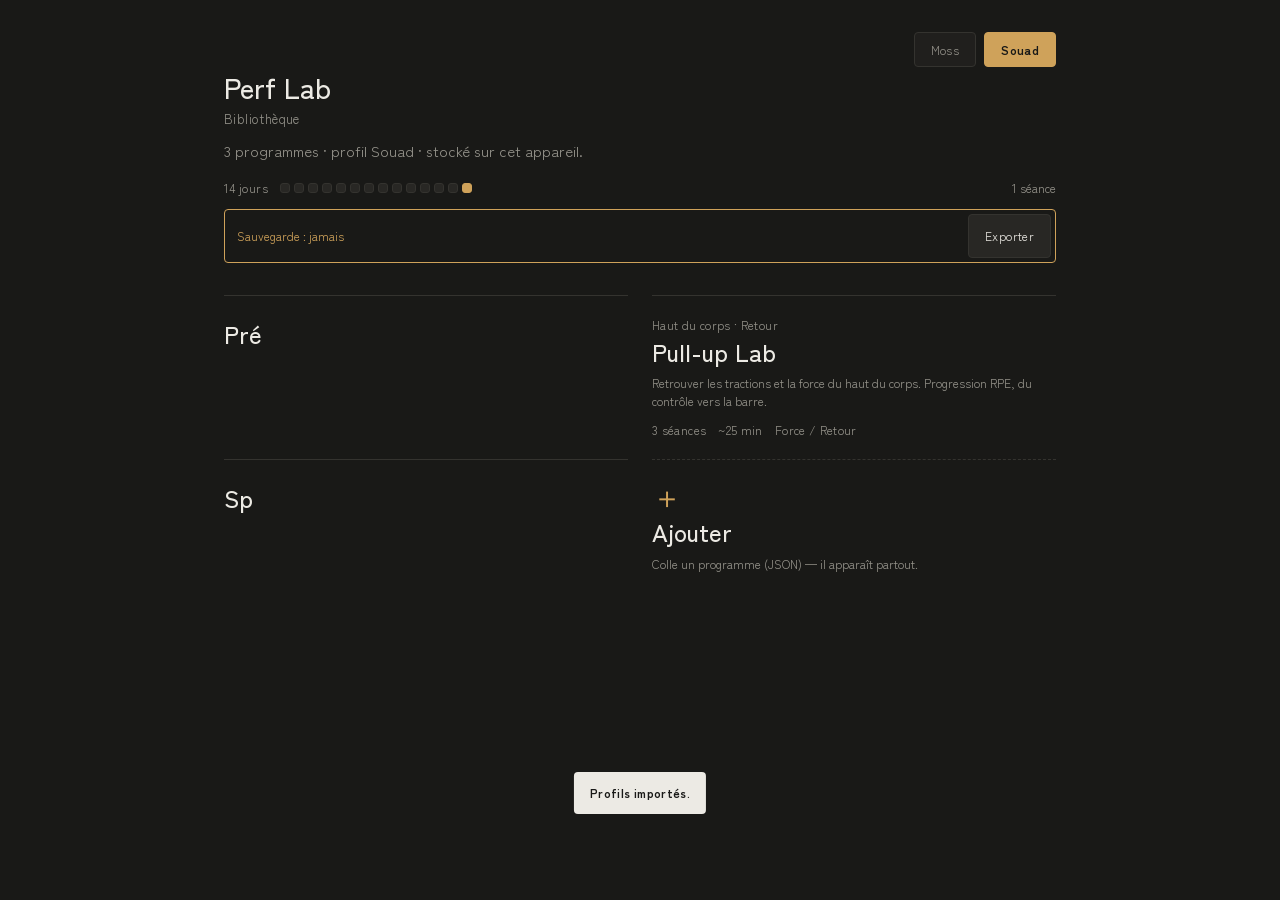
==== commit 272b1921: "DA Sumi, lot 3 : tous les écrans en composition Sumi (en-tête retour, titre puis repère ; listes et " ====
--- a/tests/e2e.html
+++ b/tests/e2e.html
@@ -74,6 +74,14 @@
     ok("profil actif annoncé (aria-pressed)", document.querySelector(".profbtn.active").getAttribute("aria-pressed") === "true"
        && document.querySelector(".profbtn:not(.active)").getAttribute("aria-pressed") === "false");
     ok("bibliothèque sans emoji", !EMOJI.test(document.getElementById("app").innerHTML));
+    /* DA Sumi, lot 3 : un seul accent, titres en casse normale, listes sans panneau */
+    const topOf3 = q => document.querySelector(q).getBoundingClientRect().top;
+    ok("accueil : titres en casse normale", document.querySelector("h1").textContent.trim() === "Perf Lab"
+       && [...document.querySelectorAll(".card .ct")].every(e => e.textContent !== e.textContent.toUpperCase()));
+    ok("accueil : cartes sans couleur propre ni panneau", [...document.querySelectorAll(".card")].every(c => !c.style.getPropertyValue("--c-accent"))
+       && getComputedStyle(document.querySelector(".card[data-go]")).backgroundColor === "rgba(0, 0, 0, 0)");
+    ok("casse : sigles et lettres seules gardés", dcase("BLOC A — EVERY 2′ × 6") === "Bloc A — every 2′ × 6" && dcase("EMOM 12 MIN") === "EMOM 12 min"
+       && dcase("ANTI-EXTENSION") === "Anti-extension" && dcase("Force verticale") === "Force verticale" && dcase("~15 MIN") === "~15 min");
     const oneMain = () => document.querySelectorAll("main").length === 1 && !document.querySelector("header main");
     ok("accueil : une zone principale <main> (Lighthouse)", oneMain() && !!document.querySelector("main .lib"));
     toast("test");
@@ -98,6 +106,13 @@
     await goto("p/pullup");
     ok("Pull-Up Lab : 4 séances (dont TEST)", document.querySelectorAll(".tab").length === 4);
     ok("Pull-Up Lab : paliers affichés", document.querySelectorAll(".target.tier").length >= 3);
+    ok("programme : retour, titre puis repère", topOf3(".back") < topOf3("h1") && topOf3("h1") < topOf3(".kicker"));
+    ok("programme : titre, onglets et séance en casse normale", ["h1", ".tab .t", ".shead h2"].every(q => { const t = document.querySelector(q).textContent; return t !== t.toUpperCase(); }));
+    ok("programme : nom du bloc à la verticale", getComputedStyle(document.querySelector(".blk-h .bl")).writingMode === "vertical-rl");
+    document.querySelectorAll(".tab")[1].click(); await tick();
+    ok("programme : un seul accent (l'or), quelle que soit la couleur du programme ou de la séance",
+       document.documentElement.style.getPropertyValue("--accent") === "var(--lib-accent)" && !document.querySelector(".tdot"));
+    document.querySelectorAll(".tab")[0].click(); await tick();
     ok("plus aucun bouton Timer/EMOM", !document.querySelector("[data-settimer]") && !document.querySelector("[data-setemom]"));
     /* jalon : séance TEST, saisie d'un résultat */
     document.querySelectorAll(".tab")[3].click(); await tick();
@@ -146,7 +161,8 @@
     await goto("p/lower");
     ok("J1/J2 en onglets", document.querySelectorAll(".tab").length === 2);
     const wrap = document.querySelector(".wrap"); wrap.style.maxWidth = "390px";   // largeur iPhone
-    ok("bouton retour sur une seule ligne (390 px)", document.querySelector(".back").getBoundingClientRect().height < 40);
+    const backLines = document.createRange(); backLines.selectNodeContents(document.querySelector(".back"));
+    ok("bouton retour sur une seule ligne (390 px)", backLines.getClientRects().length === 1);
     wrap.style.maxWidth = "";
     ok("écran gardé allumé en séance (Wake Lock)", wl.n === wlN + 1);
     const h44 = sel => { const el = document.querySelector(sel); return !!el && el.getBoundingClientRect().height >= 44; };
@@ -255,6 +271,8 @@
     ok("carte Programmation chez Moss", !!document.querySelector("[data-cf]"));
     await goto("cf");
     ok("semaine : 4 séances", document.querySelectorAll(".cf-sess").length === 4);
+    ok("Programmation : titres en casse normale", document.querySelector("h1").textContent.trim() === "Ta semaine");
+    ok("Ta semaine : liste sans panneau", getComputedStyle(document.querySelector(".cf-list")).backgroundColor === "rgba(0, 0, 0, 0)");
     ok("w1s1 en tête", document.querySelector(".cf-next [data-open]").dataset.open === "w1s1");
     ok("bonus présent", !!document.querySelector(".cf-bonus"));
     ok("pas de carte micro-programme", !document.querySelector("[data-micro]"));
--- a/app.css
+++ b/app.css
@@ -21,7 +21,7 @@
   --kicker:var(--muted);       /* signature des titres */
   --warn:var(--cf-accent); --warn-bg:#2a2419;   /* l'alerte prend l'accent : une seule couleur d'attention */
   --info:#9aaab8;
-  --phase-base:var(--info); --phase-montee:#d8d4ca; --phase-surcharge:var(--cf-accent); --phase-decharge:var(--muted); --phase-test:var(--hot);
+  --phase-base:var(--info); --phase-montee:var(--ink); --phase-surcharge:var(--cf-accent); --phase-decharge:var(--muted); --phase-test:var(--hot);
   /* typographie : une seule famille, les chiffres en maigre, les titres en medium, sans majuscules forcées */
   --f-display:'Zen Kaku Gothic New',system-ui,sans-serif; --f-body:var(--f-display); --f-label:var(--f-display);
   --fw-light:300; --fw-regular:400; --fw-medium:500; --fw-bold:700;
@@ -60,76 +60,72 @@
 .dbtn,.gbtn,.painbtn,.reset,.profbtn,.sparklab,.alab,.cf-lab,.cf-st small,.cf-bdate,.cf-bt small,.cf-flag,.cf-belt,.cf-score label,.cf-mvl,.cf-here,.cf-glab{font-family:var(--f-label);text-transform:var(--tt-label)}
 
 /* HEADER */
-header{padding:var(--sp-7) 0 var(--sp-4)}
+header{display:flex;flex-direction:column;padding:var(--sp-7) 0 var(--sp-4)}
 .libhead{padding-bottom:0}
 .libhead+main .lib{margin-bottom:var(--sp-4)}
-.topbar{display:flex;align-items:center;justify-content:space-between;gap:var(--sp-3)}
-.kicker{min-width:0;font-size:var(--fs-xs);letter-spacing:var(--ls-label);color:var(--kicker);display:flex;align-items:center;gap:var(--sp-3)}
-.kicker::before{content:"";width:24px;height:2px;background:var(--kicker)}
-.back{position:relative;flex:none;white-space:nowrap;font-size:var(--fs-xs);letter-spacing:var(--ls-label);color:var(--muted);border:1px solid var(--line);background:var(--panel);padding:var(--sp-2) var(--sp-3);border-radius:var(--r-ctl);cursor:pointer;display:inline-flex;gap:var(--sp-2);align-items:center}
+.topbar{display:contents}
+.kicker{min-width:0;order:2;margin-top:var(--sp-1);font-size:var(--fs-sm);letter-spacing:var(--ls-label);color:var(--kicker)}
+.back{position:relative;order:-1;align-self:flex-start;flex:none;white-space:nowrap;display:inline-flex;align-items:center;gap:var(--sp-2);min-height:44px;padding:0;border:0;background:none;font-size:var(--fs-base);color:var(--muted);cursor:pointer}
 .back:active{transform:scale(.96)}
 /* zone de tap portée à 44 px sans changer le dessin */
 .back::after,.profbtn::after,.wbtn::after{content:"";position:absolute;inset:-7px -3px}
-h1{text-wrap:balance;font-family:var(--f-display);font-weight:var(--fw-display);font-size:var(--fs-title);line-height:var(--lh-display);letter-spacing:var(--ls-display);text-transform:var(--tt-display);margin:var(--sp-3) 0 var(--sp-1)}
-h1 em{font-style:normal;color:var(--accent);transition:color .4s}
+h1{text-wrap:balance;font-family:var(--f-display);font-weight:var(--fw-display);font-size:var(--fs-title);line-height:var(--lh-display);letter-spacing:var(--ls-display);text-transform:var(--tt-display);order:1;margin:var(--sp-1) 0 0}
+h1 em{font-style:normal;color:inherit}
 .lede{color:var(--muted);font-size:var(--fs-base);max-width:620px;text-wrap:pretty}
+header>:not(.topbar):not(h1){order:3}
+header .lede{margin-top:var(--sp-3)}
+.profsel{order:-1;align-self:flex-end}
 .nw{white-space:nowrap}
 .lede b{color:var(--ink);font-weight:var(--fw-medium)}
 
 /* LIBRARY GRID */
-.lib{display:grid;grid-template-columns:repeat(2,1fr);gap:var(--sp-4);margin-top:var(--sp-7)}
+.lib{display:grid;grid-template-columns:repeat(2,1fr);gap:0 var(--sp-6);margin-top:var(--sp-7)}
 @media(max-width:560px){.lib{grid-template-columns:1fr}}
-.card{color:inherit;text-decoration:none;position:relative;border:1px solid var(--line);background:var(--panel);border-radius:var(--r-panel);padding:var(--sp-5) var(--sp-4) var(--sp-4);cursor:pointer;overflow:hidden;transition:transform .2s,border-color .25s;min-height:172px;display:flex;flex-direction:column;justify-content:flex-end}
+.card{color:inherit;text-decoration:none;position:relative;display:flex;flex-direction:column;border-top:1px solid var(--line);padding:var(--sp-5) 0;cursor:pointer}
 .card:active{transform:scale(.985)}
-.card::before{content:"";position:absolute;inset:0;background:radial-gradient(420px 220px at 88% -20%,var(--c-accent),transparent 62%);opacity:.16}
-.card .tag{position:absolute;top:14px;left:16px;font-size:var(--fs-xs);letter-spacing:var(--ls-label);color:var(--c-accent);border:1px solid var(--line);padding:var(--sp-1) var(--sp-2);border-radius:var(--r-chip);background:var(--bg)}
-.card .dot{position:absolute;top:14px;right:16px;width:10px;height:10px;border-radius:50%;background:var(--c-accent)}
-.card .ct{font-weight:var(--fw-display);font-family:var(--f-display);font-size:var(--fs-xl);line-height:var(--lh-display);text-transform:var(--tt-display);letter-spacing:var(--ls-display)}
-.card .ct em{font-style:normal;color:var(--c-accent)}
+.card .tag{font-size:var(--fs-xs);letter-spacing:var(--ls-label);color:var(--muted)}
+.card .ct{font-weight:var(--fw-display);font-family:var(--f-display);font-size:var(--fs-xl);line-height:var(--lh-display);margin-top:var(--sp-1);text-transform:var(--tt-display);letter-spacing:var(--ls-display)}
 .card .cs{font-size:var(--fs-2xs);letter-spacing:var(--ls-label);color:var(--muted);margin-top:var(--sp-2)}
 .card .cb{font-size:var(--fs-xs);color:var(--muted);margin-top:var(--sp-2);line-height:1.45}
-.card .cmeta{display:flex;flex-wrap:wrap;gap:var(--sp-2);margin-top:var(--sp-3);font-size:var(--fs-xs);letter-spacing:var(--ls-label);color:var(--muted)}
-.card .cmeta span{border:1px solid var(--line);padding:var(--sp-1) var(--sp-2);border-radius:var(--r-chip)}
+.card .cmeta{display:flex;flex-wrap:wrap;gap:var(--sp-1) var(--sp-3);margin-top:var(--sp-3);font-size:var(--fs-xs);letter-spacing:var(--ls-label);color:var(--muted)}
+.card .cmeta span{white-space:nowrap}
 
 /* WEEK + GLOBAL */
 .meta{display:flex;flex-wrap:wrap;gap:var(--sp-3);align-items:center;margin-top:var(--sp-5)}
-.weekbox{display:flex;align-items:center;gap:var(--sp-2);background:var(--panel);border:1px solid var(--line);border-radius:var(--r-ctl);padding:var(--sp-2) var(--sp-3)}
+.weekbox{display:flex;align-items:center;gap:var(--sp-2)}
 .weekbox .wl{font-size:var(--fs-xs);letter-spacing:var(--ls-label);color:var(--muted)}
 .wbtn{position:relative;width:30px;height:30px;border-radius:var(--r-ctl);border:1px solid var(--line);background:var(--panel2);color:var(--ink);font-size:var(--fs-md);cursor:pointer;font-family:var(--f-label)}
 .wbtn:active{transform:scale(.94)}
 .wnum{font-weight:var(--fw-num);font-family:var(--f-display);font-size:var(--fs-h2);min-width:26px;text-align:center}
 .gprog{flex:1;min-width:220px}
 .gprog .bar{height:10px;border-radius:var(--r-chip);background:var(--panel2);border:1px solid var(--line);overflow:hidden}
-.gprog .fill{height:100%;width:0;background:linear-gradient(90deg,var(--accent),var(--ink));transition:width .4s}
+.gprog .fill{height:100%;width:0;background:var(--accent);transition:width .4s}
 .gprog .lab{display:flex;justify-content:space-between;font-size:var(--fs-xs);letter-spacing:var(--ls-label);color:var(--muted);margin-top:var(--sp-2)}
 
 /* TABS */
-.tabs{display:grid;grid-template-columns:repeat(4,1fr);gap:var(--sp-2);margin:var(--sp-6) 0 var(--sp-2)}
-.tab{cursor:pointer;border:1px solid var(--line);background:var(--panel);border-radius:var(--r-ctl);padding:var(--sp-3) var(--sp-2);text-align:left;position:relative;overflow:hidden;transition:background .25s}
-.tab .tdot{width:9px;height:9px;border-radius:50%;display:inline-block;margin-bottom:var(--sp-2)}
+.tabs{display:grid;grid-template-columns:repeat(4,1fr);gap:0 var(--sp-4);margin:var(--sp-6) 0 var(--sp-2)}
+.tab{cursor:pointer;border:0;border-bottom:1px solid var(--line);background:none;border-radius:0;padding:var(--sp-3) 0;color:inherit;text-align:left;position:relative;overflow:hidden;transition:background .25s}
 .tab .t{font-weight:var(--fw-display);font-family:var(--f-display);font-size:var(--fs-base);letter-spacing:var(--ls-display);line-height:1;text-transform:var(--tt-display)}
 .tab .s{font-size:var(--fs-xs);letter-spacing:var(--ls-label);color:var(--muted);margin-top:var(--sp-1)}
-.tab.active{background:var(--panel2)}
-.tab.active::after{content:"";position:absolute;left:0;bottom:0;height:3px;width:100%;background:var(--accent)}
+.tab.active{background:none}
+.tab.active::after{content:"";position:absolute;left:0;bottom:0;height:2px;width:100%;background:var(--accent)}
 @media(max-width:560px){.tabs{grid-template-columns:repeat(2,1fr)}}
 
 /* SESSION */
 .shead{display:flex;align-items:baseline;justify-content:space-between;gap:var(--sp-3);margin:var(--sp-6) 0 var(--sp-1);border-top:1px solid var(--line);padding-top:var(--sp-5)}
 .shead h2{text-wrap:balance;font-family:var(--f-display);font-weight:var(--fw-display);font-size:var(--fs-xl);line-height:var(--lh-display);text-transform:var(--tt-display);letter-spacing:var(--ls-display)}
-.shead h2 em{font-style:normal;color:var(--accent)}
-.pill{font-size:var(--fs-2xs);letter-spacing:var(--ls-label);color:var(--on-accent);background:var(--accent);padding:var(--sp-1) var(--sp-2);border-radius:var(--r-chip);white-space:nowrap;font-weight:var(--fw-bold)}
+.pill{font-size:var(--fs-xs);letter-spacing:var(--ls-label);color:var(--muted);white-space:nowrap}
 .sfocus{color:var(--muted);font-size:var(--fs-sm);margin:var(--sp-2) 0 var(--sp-1)}
 
 /* BLOCK */
-.blk{margin-top:var(--sp-5)}
-.blk-h{display:flex;align-items:center;gap:var(--sp-3);margin-bottom:var(--sp-2)}
-.blk-h .bl{font-size:var(--fs-xs);letter-spacing:var(--ls-label);color:var(--accent);font-weight:var(--fw-bold)}
-.blk-h .line{flex:1;height:1px;background:var(--line)}
+.blk{position:relative;margin-top:var(--sp-6);padding-left:calc(var(--vk-w) + var(--sp-3));min-height:var(--vk-min)}
+.blk-h{margin:0}
+.blk-h .line{display:none}
 .blk-note{font-size:var(--fs-xs);color:var(--muted);margin-bottom:var(--sp-3);font-style:italic}
 
 /* EXERCISE */
-.ex{background:var(--panel);border:1px solid var(--line);border-radius:var(--r-panel);margin-bottom:var(--sp-3);overflow:hidden}
-.ex-top{display:flex;gap:var(--sp-3);padding:var(--sp-3) var(--sp-4);cursor:pointer;align-items:center;width:100%;background:none;border:0;color:inherit;font:inherit;text-align:left}
+.ex{border-bottom:1px solid var(--line);overflow:hidden}
+.ex-top{display:flex;gap:var(--sp-3);padding:var(--sp-3) 0;cursor:pointer;align-items:center;width:100%;background:none;border:0;color:inherit;font:inherit;text-align:left}
 .ex-name,.ex-scheme{display:block}
 .anim{width:54px;height:54px;flex:none;border-radius:var(--r-ctl);background:var(--panel2);border:1px solid var(--line);position:relative;overflow:hidden}
 .ex-id{flex:1;min-width:0}
@@ -141,9 +137,9 @@
 .ex-body{display:grid;grid-template-rows:0fr;overflow:hidden;transition:grid-template-rows .4s ease}
 .ex.open .ex-body{grid-template-rows:1fr}
 .ex-inner{min-height:0}
-.ex-inner{padding:0 var(--sp-4) var(--sp-4)}
+.ex-inner{padding:0 0 var(--sp-4)}
 .setlab.top{margin-top:var(--sp-3)}
-.cue{font-size:var(--fs-sm);color:var(--muted);background:var(--panel2);border-left:2px solid var(--accent);padding:var(--sp-2) var(--sp-3);border-radius:0 var(--r-ctl) var(--r-ctl) 0;margin-bottom:var(--sp-3)}
+.cue{font-size:var(--fs-sm);color:var(--muted);margin-bottom:var(--sp-3)}
 .target{display:inline-flex;align-items:center;gap:var(--sp-2);font-family:var(--f-label);font-size:var(--fs-xs);font-weight:var(--fw-bold);color:var(--accent);border:1px solid var(--accent);background:var(--panel2);padding:var(--sp-2) var(--sp-3);border-radius:var(--r-chip);margin-bottom:var(--sp-3);letter-spacing:var(--ls-label)}
 .tempo{display:grid;grid-template-columns:repeat(4,1fr);gap:var(--sp-2);margin-bottom:var(--sp-3)}
 .tcell{background:var(--panel2);border:1px solid var(--line);border-radius:var(--r-ctl);padding:var(--sp-2) var(--sp-1);text-align:center}
@@ -218,7 +214,7 @@
 }
 
 /* ---- carte « ajouter » ---- */
-.card.add{display:flex;flex-direction:column;justify-content:center;align-items:flex-start;border-style:dashed;background:transparent;--c-accent:var(--accent)}
+.card.add{border-top-style:dashed}
 .card.add .plus{font-weight:var(--fw-num);font-family:var(--f-display);font-size:var(--fs-num);line-height:1;color:var(--accent)}
 .card.add .ct{font-weight:var(--fw-display);font-family:var(--f-display);font-size:var(--fs-xl);margin-top:var(--sp-2)}
 
@@ -232,7 +228,7 @@
 /* ---- add / manage ---- */
 .addbox{margin-top:var(--sp-2)}
 .addbox textarea{width:100%;min-height:200px;background:var(--panel);border:1px solid var(--line-strong);color:var(--ink);font-family:var(--f-label);font-size:var(--fs-input);line-height:1.6;padding:var(--sp-4);border-radius:var(--r-panel);resize:vertical}
-.mrow{display:flex;align-items:center;justify-content:space-between;gap:var(--sp-3);background:var(--panel);border:1px solid var(--line);border-radius:var(--r-ctl);padding:var(--sp-3) var(--sp-4);margin-bottom:var(--sp-2)}
+.mrow{display:flex;align-items:center;justify-content:space-between;gap:var(--sp-3);border-bottom:1px solid var(--line);padding:var(--sp-3) 0;margin-bottom:var(--sp-2)}
 .mrow .mt{font-weight:var(--fw-medium);font-size:var(--fs-base)}
 .mrow .ms{font-family:var(--f-label);font-size:var(--fs-2xs);color:var(--muted);margin-top:var(--sp-0)}
 .mbtns{display:flex;gap:var(--sp-2)}
@@ -309,14 +305,14 @@
 .cf-bar{flex:1;height:6px;border-radius:var(--r-chip);background:var(--panel2);overflow:hidden}
 .cf-bar div{height:100%;background:var(--accent);transition:width .4s}
 /* prochaine séance */
-.cf-next{margin-top:var(--sp-4);border:1px solid var(--accent);background:linear-gradient(160deg,rgba(var(--cf-accent-rgb),.1),var(--panel) 60%);border-radius:var(--r-panel);padding:var(--sp-4);display:flex;flex-direction:column;gap:var(--sp-2)}
+.cf-next{margin-top:var(--sp-4);border-top:1px solid var(--accent);padding:var(--sp-4) 0;display:flex;flex-direction:column;gap:var(--sp-2)}
 .cf-nt{font-weight:var(--fw-display);text-wrap:balance;font-family:var(--f-display);font-size:var(--fs-xl);line-height:1;text-transform:var(--tt-display);letter-spacing:var(--ls-display)}
 .cf-nm{font-size:var(--fs-xs);color:var(--muted);line-height:1.45}
 .cf-next .dbtn.go{align-self:flex-start;min-height:44px;padding:0 var(--sp-6);margin-top:var(--sp-2)}
-.cf-next.cf-closed{border-color:var(--line);background:var(--panel)}
+.cf-next.cf-closed{border-color:var(--line)}
 /* file de la semaine */
-.cf-list{display:flex;flex-direction:column;border:1px solid var(--line);border-radius:var(--r-panel);overflow:hidden;background:var(--panel)}
-.cf-sess,.cf-bopen{all:unset;box-sizing:border-box;display:flex;align-items:center;gap:var(--sp-3);min-height:56px;padding:var(--sp-2) var(--sp-4);cursor:pointer;width:100%}
+.cf-list{display:flex;flex-direction:column;border-top:1px solid var(--line);border-bottom:1px solid var(--line)}
+.cf-sess,.cf-bopen{all:unset;box-sizing:border-box;display:flex;align-items:center;gap:var(--sp-3);min-height:56px;padding:var(--sp-2) 0;cursor:pointer;width:100%}
 .cf-sess+.cf-sess,.cf-bonus,.cf-wod{border-top:1px solid var(--line)}
 .cf-num{width:28px;height:28px;flex:none;border-radius:50%;display:flex;align-items:center;justify-content:center;font-family:var(--f-label);font-size:var(--fs-xs);font-weight:var(--fw-bold);background:var(--panel2);color:var(--muted)}
 .cf-st{display:flex;flex-direction:column;min-width:0;flex:1}
@@ -329,31 +325,25 @@
 .cf-sess.st-done .cf-num{background:rgba(var(--cf-accent-rgb),.16);color:var(--accent)}
 .cf-sess.st-done b,.cf-sess.st-skipped b,.cf-sess.st-locked b{color:var(--muted)}
 .cf-sess.st-skipped b{text-decoration:line-through}
-.cf-bonus{display:flex;align-items:center;gap:var(--sp-2);padding-right:var(--sp-4);border-top-style:dashed}
+.cf-bonus{display:flex;align-items:center;gap:var(--sp-2);padding-right:0;border-top-style:dashed}
 .cf-bonus .cf-num{background:transparent;border:1px dashed var(--line)}
-.cf-wod{display:flex;align-items:center;gap:var(--sp-3);min-height:56px;padding:var(--sp-2) var(--sp-4)}
+.cf-wod{display:flex;align-items:center;gap:var(--sp-3);min-height:56px;padding:var(--sp-2) 0}
 .cf-bdate{font-size:var(--fs-2xs);letter-spacing:var(--ls-label);color:var(--muted);white-space:nowrap}
 .cf-foot{margin-top:var(--sp-7)}
-.cf-link{display:flex;align-items:center;gap:var(--sp-3);min-height:56px;padding:var(--sp-2) var(--sp-4);color:var(--ink);text-decoration:none}
+.cf-link{display:flex;align-items:center;gap:var(--sp-3);min-height:56px;padding:var(--sp-2) 0;color:var(--ink);text-decoration:none}
 .cf-link+.cf-link{border-top:1px solid var(--line)}
 .cf-out{margin-top:var(--sp-3);min-height:44px}
 .cf-sync{margin-top:var(--sp-6);font-family:var(--f-label);font-size:var(--fs-xs);letter-spacing:var(--ls-label);color:var(--warn)}
 .cf-sync.ok{color:var(--muted)}
 .cf-sync.err{color:var(--hot)}
 /* séance : blocs dépliables */
-/* séance, composition Sumi : retour, titre puis repère ; blocs sans panneau, type écrit à la verticale dans la marge */
-.cf-seance header{display:flex;flex-direction:column;align-items:flex-start}
-.cf-seance .topbar{display:contents}
-.cf-seance .back{order:-1;min-height:44px;padding:0;border:0;background:none;font-size:var(--fs-base);color:var(--muted)}
-.cf-seance h1{order:1;margin:var(--sp-1) 0 0}
-.cf-seance .kicker{order:2;margin-top:var(--sp-1);font-size:var(--fs-sm);color:var(--muted)}
-.cf-seance .kicker::before{display:none}
+/* séance, composition Sumi : blocs sans panneau, type écrit à la verticale dans la marge */
 .cf-blocks{display:flex;flex-direction:column;gap:var(--sp-7);margin-top:var(--sp-6)}
 .cf-blk{position:relative;min-height:var(--vk-min);padding-left:calc(var(--vk-w) + var(--sp-3))}
 .cf-bh{all:unset;box-sizing:border-box;display:flex;align-items:flex-start;gap:var(--sp-3);width:100%;min-height:44px;cursor:pointer}
 div.cf-bh{cursor:default}
 /* dans le bouton (le type fait partie de son nom) mais posé dans la marge, sur toute la hauteur du bloc */
-.cf-vk{position:absolute;left:0;top:0;bottom:0;width:var(--vk-w);padding-right:var(--sp-1);border-right:1px solid var(--line);writing-mode:vertical-rl;white-space:nowrap;overflow:hidden;text-overflow:ellipsis;font-size:var(--fs-xs);letter-spacing:var(--ls-label);color:var(--muted)}
+.cf-vk,.blk-h .bl{position:absolute;left:0;top:0;bottom:0;width:var(--vk-w);padding-right:var(--sp-1);border-right:1px solid var(--line);writing-mode:vertical-rl;white-space:nowrap;overflow:hidden;text-overflow:ellipsis;font-size:var(--fs-xs);letter-spacing:var(--ls-label);color:var(--muted)}
 .cf-bt{display:flex;flex-direction:column;flex:1;min-width:0}
 .cf-bt b{font-weight:var(--fw-medium);font-size:var(--fs-lg);line-height:1.3}
 .cf-bt small{font-size:var(--fs-xs);letter-spacing:var(--ls-label);color:var(--muted)}
@@ -399,16 +389,16 @@
 .cf-sline{font-size:var(--fs-xs);color:var(--muted)}
 .cf-sline b{color:var(--ink)}
 /* tes max */
-.cf-mlist{display:flex;flex-direction:column;border:1px solid var(--line);border-radius:var(--r-panel);overflow:hidden;background:var(--panel)}
-.cf-mlist.dashed{border-style:dashed;background:transparent}
+.cf-mlist{display:flex;flex-direction:column;border-top:1px solid var(--line);border-bottom:1px solid var(--line)}
+.cf-mlist.dashed{border-top-style:dashed;border-bottom-style:dashed}
 .cf-mrow+.cf-mrow{border-top:1px solid var(--line)}
-.cf-mline{display:flex;align-items:center;gap:var(--sp-3);min-height:54px;padding:var(--sp-2) var(--sp-3) var(--sp-2) var(--sp-4)}
+.cf-mline{display:flex;align-items:center;gap:var(--sp-3);min-height:54px;padding:var(--sp-2) 0}
 .cf-mname{flex:1;min-width:0;font-weight:var(--fw-medium);font-size:var(--fs-base)}
 .cf-mdate{font-family:var(--f-label);font-size:var(--fs-xs);color:var(--muted)}
 .cf-mdate.stale{color:var(--warn)}
-.cf-mkg{font-weight:var(--fw-num);font-family:var(--f-display);font-size:var(--fs-xl);min-width:66px;text-align:right}
+.cf-mkg{font-weight:var(--fw-num);font-family:var(--f-display);font-size:var(--fs-num);min-width:66px;text-align:right}
 .cf-mest{font-family:var(--f-label);font-size:var(--fs-xs);color:var(--muted)}
-.cf-medit{display:flex;flex-wrap:wrap;gap:var(--sp-2);padding:0 var(--sp-3) var(--sp-3) var(--sp-4)}
+.cf-medit{display:flex;flex-wrap:wrap;gap:var(--sp-2);padding:0 0 var(--sp-3)}
 .cf-medit input{background:var(--bg);border:1px solid var(--line-strong);color:var(--ink);font-family:var(--f-label);font-size:var(--fs-input);padding:var(--sp-2) var(--sp-3);border-radius:var(--r-ctl);min-height:44px}
 .cf-medit #cfmkg{width:92px}
 .cf-medit #cfmdate{flex:1;min-width:140px;color-scheme:dark}
@@ -427,7 +417,7 @@
 .cf-fmax a{color:var(--accent)}
 .cf-vid{display:flex;align-items:center;justify-content:center;gap:var(--sp-3);min-height:96px;margin-top:var(--sp-4);border:1px solid var(--line);border-radius:var(--r-panel);background:var(--panel);color:var(--accent);font-weight:var(--fw-medium);font-size:var(--fs-base);text-decoration:none}
 .cf-vby{margin-top:var(--sp-2);font-family:var(--f-label);font-size:var(--fs-2xs);letter-spacing:var(--ls-label);color:var(--muted)}
-.cf-flevel{margin-top:var(--sp-5);border:1px solid var(--accent);background:rgba(var(--cf-accent-rgb),.08);border-radius:var(--r-panel);padding:var(--sp-4) var(--sp-4);display:flex;flex-direction:column;gap:var(--sp-2)}
+.cf-flevel{margin-top:var(--sp-5);border-top:1px solid var(--accent);padding:var(--sp-4) 0;display:flex;flex-direction:column;gap:var(--sp-2)}
 .cf-flevel p,.cf-p{font-size:var(--fs-base);line-height:1.45}
 .cf-fsec{margin-top:var(--sp-6);display:flex;flex-direction:column;gap:var(--sp-3)}
 .cf-cues{margin:0;padding:0;list-style:none;counter-reset:cue;display:flex;flex-direction:column;gap:var(--sp-3)}
@@ -467,7 +457,7 @@
 .cf-legend{display:grid;grid-template-columns:repeat(auto-fill,minmax(104px,1fr));gap:var(--sp-2) var(--sp-3);margin-top:var(--sp-3);font-size:var(--fs-xs);color:var(--muted)}
 .cf-legend>span{display:flex;align-items:center;gap:var(--sp-2)}
 .cf-todaykey{width:12px;height:12px;box-sizing:border-box;border-radius:var(--r-chip);border:1px solid var(--ink)}
-.cf-dday{margin-top:var(--sp-4);border:1px solid var(--line);background:var(--panel);border-radius:var(--r-panel);padding:var(--sp-4) var(--sp-4);display:flex;flex-direction:column;gap:var(--sp-3)}
+.cf-dday{margin-top:var(--sp-4);border-top:1px solid var(--line);padding:var(--sp-4) 0;display:flex;flex-direction:column;gap:var(--sp-3)}
 .cf-dday>p,.cf-ditem p{font-size:var(--fs-base);line-height:1.45}
 .cf-ditem{display:flex;flex-direction:column;gap:var(--sp-1)}
 .cf-ditem b{font-size:var(--fs-base);font-weight:var(--fw-medium)}
@@ -475,7 +465,7 @@
 .cf-ditem a{align-self:flex-start;min-height:44px;display:flex;align-items:center;color:var(--accent);font-size:var(--fs-base);font-weight:var(--fw-medium);text-decoration:none}
 /* ton programme */
 .cf-mt{margin-top:var(--sp-6)}
-.cf-goals{margin-top:var(--sp-5);border:1px solid var(--line);background:var(--panel);border-radius:var(--r-panel);padding:var(--sp-4) var(--sp-4);display:flex;flex-direction:column;gap:var(--sp-3)}
+.cf-goals{margin-top:var(--sp-5);border-top:1px solid var(--line);padding:var(--sp-4) 0;display:flex;flex-direction:column;gap:var(--sp-3)}
 .cf-goal{display:flex;gap:var(--sp-3);align-items:baseline;font-size:var(--fs-base);line-height:1.4}
 .cf-glab{width:64px;flex:none;font-size:var(--fs-2xs);font-weight:var(--fw-bold);letter-spacing:var(--ls-label);color:var(--muted)}
 .cf-strip{display:flex;gap:var(--sp-1);margin-top:var(--sp-3);overflow-x:auto;padding-bottom:var(--sp-0)}
@@ -487,8 +477,8 @@
 .cf-plegend .cf-wbar{width:14px}
 .cf-whead{margin-top:var(--sp-5);display:flex;flex-direction:column;gap:var(--sp-1)}
 .cf-wdates{font-family:var(--f-label);font-size:var(--fs-xs);color:var(--muted)}
-.cf-pcards{display:flex;flex-direction:column;gap:var(--sp-2);margin-top:var(--sp-3)}
-.cf-pcard{all:unset;box-sizing:border-box;display:flex;align-items:flex-start;gap:var(--sp-3);width:100%;min-height:56px;padding:var(--sp-3) var(--sp-4);border:1px solid var(--line);border-radius:var(--r-panel);background:var(--panel);cursor:pointer}
+.cf-pcards{display:flex;flex-direction:column;gap:0;margin-top:var(--sp-3)}
+.cf-pcard{all:unset;box-sizing:border-box;display:flex;align-items:flex-start;gap:var(--sp-3);width:100%;min-height:56px;padding:var(--sp-3) 0;border-bottom:1px solid var(--line);cursor:pointer}
 .cf-pbody{flex:1;min-width:0;display:flex;flex-direction:column;gap:var(--sp-1)}
 .cf-pbody b{font-size:var(--fs-base);font-weight:var(--fw-medium)}
 .cf-pbody span{font-size:var(--fs-sm);color:var(--muted);line-height:1.4}
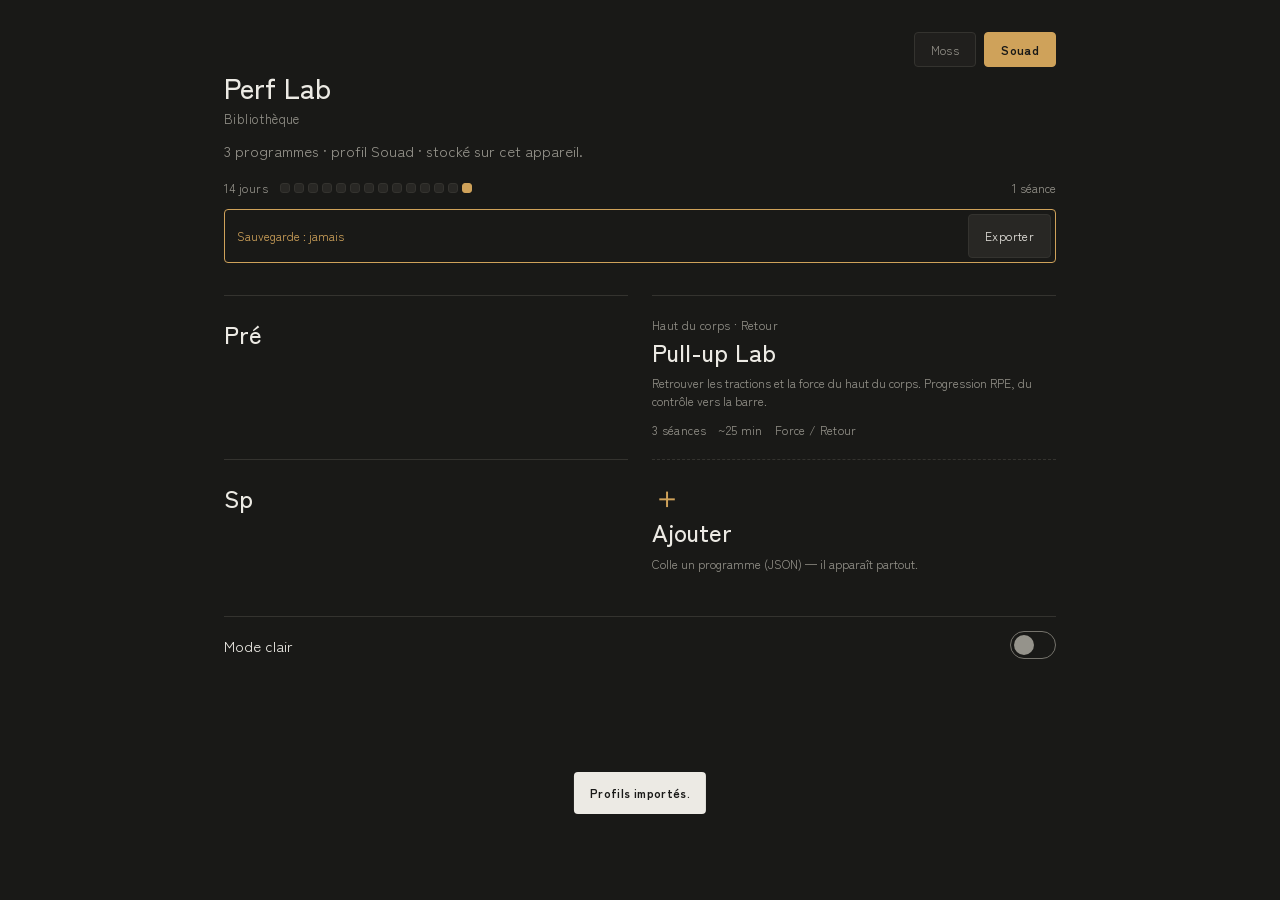
==== commit d400793e: "Mode clair : interrupteur en pied d'accueil, palette Sumi claire (papier #f6f5f1, encre, or foncé en" ====
--- a/tests/e2e.html
+++ b/tests/e2e.html
@@ -3,6 +3,7 @@
 <head>
 <meta charset="UTF-8">
 <title>Perf Lab — e2e</title>
+<meta name="theme-color" content="#191917">
 <link rel="stylesheet" href="../app.css">
 <!-- Harnais e2e : charge la vraie app et déroule le parcours complet.
      Lancer :  python3 tools/serve.py 8741  (racine du repo) puis
@@ -89,6 +90,27 @@
     const idx = await (await fetch("../index.html", { cache: "no-store" })).text();
     ok("zoom autorisé (plus de user-scalable=no ni maximum-scale)", !/user-scalable\s*=\s*no|maximum-scale/.test(idx));
     ok("profil actif par défaut : Moss", Backend.activeProfile() === "moss");
+    /* mode clair : interrupteur sur l'accueil, réglage de l'appareil (hors des données des profils) */
+    const sw = () => document.getElementById("theme"), bodyBg = () => getComputedStyle(document.body).backgroundColor;
+    const rootBg = () => getComputedStyle(document.documentElement).getPropertyValue("--bg").trim();
+    ok("mode clair : interrupteur sur l'accueil, éteint par défaut", !!sw() && sw().getAttribute("role") === "switch"
+       && sw().getAttribute("aria-checked") === "false" && /Mode clair/.test(sw().textContent) && lum(bodyBg()) < .05);
+    ok("mode clair : interrupteur assez grand pour le pouce (44 px)", sw().getBoundingClientRect().height >= 44);
+    sw().click(); await tick();
+    ok("mode clair : fond papier, texte encre lisible", document.documentElement.dataset.theme === "light" && lum(bodyBg()) > .8
+       && ratio(getComputedStyle(document.body).color, bodyBg()) >= 4.5);
+    ok("mode clair : retenu sur l'appareil et après un nouveau rendu", localStorage.getItem("perflab.theme") === "light"
+       && (renderLibrary(), sw().getAttribute("aria-checked") === "true"));
+    ok("mode clair : couleur de barre du navigateur suivie", document.querySelector('meta[name="theme-color"]').content === rootBg());
+    const head = idx.split("</head>")[0];
+    ok("mode clair : posé avant le premier rendu (index.html, avant app.css), barre iOS claire",
+       head.includes("perflab.theme") && head.indexOf("perflab.theme") < head.indexOf('href="app.css"') && head.includes('"' + rootBg() + '"') && /"default"/.test(head));
+    ok("mode clair : bande d'encre sous l'heure si iOS garde la barre translucide",
+       getComputedStyle(document.body, "::before").backgroundColor === getComputedStyle(document.body).color);
+    ok("mode clair : hors de la sauvegarde des profils", !/theme/.test(JSON.stringify(Backend.exportAll())));
+    sw().click(); await tick();
+    ok("mode sombre rétabli", !document.documentElement.dataset.theme && localStorage.getItem("perflab.theme") === null
+       && lum(bodyBg()) < .05 && document.querySelector('meta[name="theme-color"]').content === rootBg());
 
     /* 2. bascule Souad : bibliothèque indépendante */
     document.querySelector('[data-prof="souad"]').click();
--- a/app.css
+++ b/app.css
@@ -19,6 +19,7 @@
   --on-accent:#191917;         /* texte sur un aplat d'accent */
   --hot:#e5675a; --on-hot:#191917;
   --kicker:var(--muted);       /* signature des titres */
+  --status-band:transparent;   /* derrière l'heure d'iOS (barre translucide, texte blanc) */
   --warn:var(--cf-accent); --warn-bg:#2a2419;   /* l'alerte prend l'accent : une seule couleur d'attention */
   --info:#9aaab8;
   --phase-base:var(--info); --phase-montee:var(--ink); --phase-surcharge:var(--cf-accent); --phase-decharge:var(--muted); --phase-test:var(--hot);
@@ -37,10 +38,25 @@
   --gutter:var(--sp-6);
   --bottom-space:110px;        /* place laissée sous le contenu (toast, barre d'accueil) */
   /* arrondis : nets */
-  --r-chip:3px; --r-ctl:4px; --r-panel:6px;
+  --r-chip:3px; --r-ctl:4px; --r-panel:6px; --r-pill:999px;
   --vk-w:28px; --vk-min:96px;   /* colonne du type de bloc écrit à la verticale, et hauteur où il tient en entier */
   --safe-b:env(safe-area-inset-bottom,0px);
   --safe-t:env(safe-area-inset-top,0px);
+  color-scheme:dark;
+}
+/* mode clair (interrupteur de l'accueil) : papier et encre, l'or foncé en bronze pour rester lisible sur le blanc */
+:root[data-theme="light"]{
+  --bg:#f6f5f1; --panel:#efeee9; --panel2:#e7e5df; --line:#d8d6cf;
+  --line-strong:#7f7c74;
+  --ink:#1c1b19; --muted:#625f58;
+  --cf-accent:#82590f; --cf-accent-rgb:130,89,15;
+  --lib-accent:#82590f;
+  --on-accent:#f6f5f1;
+  --hot:#ad3426; --on-hot:#f6f5f1;
+  --warn-bg:#f1e7d3;
+  --info:#4a5e6e;
+  --status-band:var(--ink);    /* si iOS garde l'heure en blanc, elle reste lisible sur une bande d'encre */
+  color-scheme:light;
 }
 *{box-sizing:border-box;margin:0;padding:0;-webkit-tap-highlight-color:transparent}
 html{-webkit-text-size-adjust:100%}
@@ -49,6 +65,7 @@
   min-height:100vh;padding:calc(var(--safe-t)) 0 calc(var(--bottom-space) + var(--safe-b));
   overscroll-behavior-y:none;touch-action:manipulation;
 }
+body::before{content:"";position:fixed;top:0;left:0;right:0;height:var(--safe-t);background:var(--status-band);pointer-events:none;z-index:70}
 [hidden]{display:none!important}
 /* focus clavier visible partout (A6) ; les champs le montrent aussi au toucher */
 :focus-visible{outline:2px solid var(--accent);outline-offset:2px}
@@ -282,6 +299,13 @@
 .acount{white-space:nowrap;font-family:var(--f-label);font-size:var(--fs-xs);color:var(--muted);margin-left:auto}
 
 /* ---- rappel de sauvegarde ---- */
+/* réglages de l'appareil, en pied d'accueil : interrupteur du mode clair */
+.prefs{margin-top:var(--sp-6);border-top:1px solid var(--line)}
+.switch{display:flex;align-items:center;justify-content:space-between;gap:var(--sp-3);width:100%;min-height:56px;padding:0;border:0;background:none;color:var(--ink);font-family:var(--f-body);font-size:var(--fs-base);text-align:left;cursor:pointer}
+.switch .sw{position:relative;flex:none;width:46px;height:28px;border:1px solid var(--line-strong);border-radius:var(--r-pill);transition:background-color .2s,border-color .2s}
+.switch .sw::after{content:"";position:absolute;top:3px;left:3px;width:20px;height:20px;border-radius:50%;background:var(--muted);transition:transform .2s,background-color .2s}
+.switch[aria-checked="true"] .sw{background:var(--accent);border-color:var(--accent)}
+.switch[aria-checked="true"] .sw::after{transform:translateX(18px);background:var(--on-accent)}
 .backup{display:flex;align-items:center;justify-content:space-between;gap:var(--sp-3);margin:var(--sp-3) 0 0;font-family:var(--f-label);font-size:var(--fs-xs);color:var(--muted);border:1px solid var(--line);border-radius:var(--r-ctl);padding:var(--sp-1) var(--sp-1) var(--sp-1) var(--sp-3)}
 .backup.warn{color:var(--accent);border-color:var(--accent)}
 
@@ -401,7 +425,7 @@
 .cf-medit{display:flex;flex-wrap:wrap;gap:var(--sp-2);padding:0 0 var(--sp-3)}
 .cf-medit input{background:var(--bg);border:1px solid var(--line-strong);color:var(--ink);font-family:var(--f-label);font-size:var(--fs-input);padding:var(--sp-2) var(--sp-3);border-radius:var(--r-ctl);min-height:44px}
 .cf-medit #cfmkg{width:92px}
-.cf-medit #cfmdate{flex:1;min-width:140px;color-scheme:dark}
+.cf-medit #cfmdate{flex:1;min-width:140px}
 .cf-medit .cf-err{flex-basis:100%}
 /* importer un cycle */
 .cf-json{display:block;width:100%;min-height:240px;margin-top:var(--sp-5);background:var(--panel);border:1px solid var(--line-strong);color:var(--ink);font-family:var(--f-label);font-size:var(--fs-input);padding:var(--sp-3);border-radius:var(--r-ctl);resize:vertical}
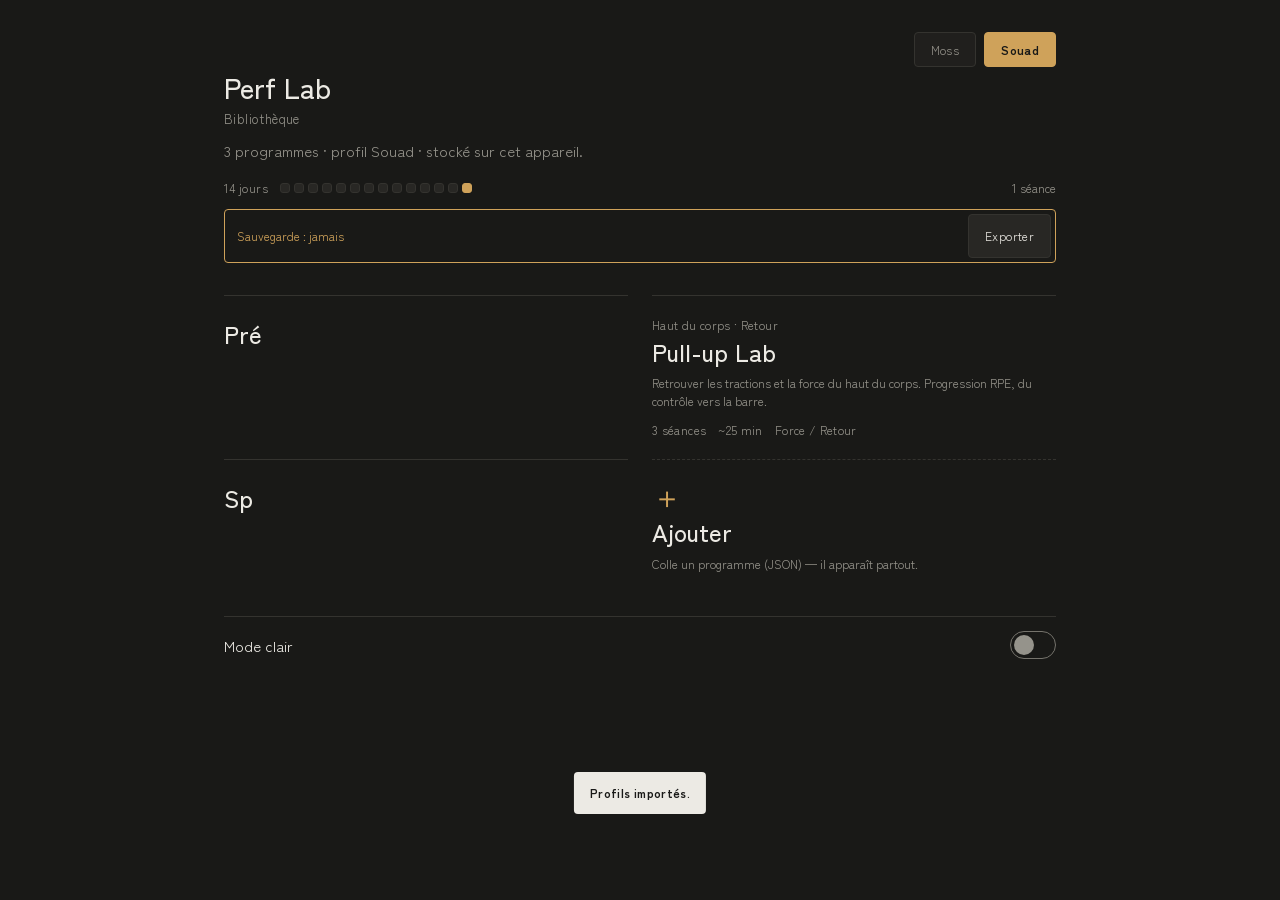
==== commit 092ee325: "Ton mois sur tous les cycles : les séances faites des anciens cycles restent visibles avec leur scor" ====
--- a/tests/e2e.html
+++ b/tests/e2e.html
@@ -386,9 +386,43 @@
     ok("mois : team WOD le dimanche de la semaine", /T/.test(document.querySelector(`.cf-day[data-day="${sunCal}"]`).textContent));
     const fut = [...document.querySelectorAll(".cf-day[data-day]")].find(b => b.dataset.day > sunCal && !b.disabled && b.dataset.day.slice(0, 7) === today().slice(0, 7));
     if (fut) { fut.click(); await tick(); ok("mois : jour à venir", /À venir|Après la fin du cycle/.test(document.querySelector(".cf-dday").textContent)); }
-    const b9 = PLCycle.monthBounds(CycleStore.getCycle(), today());
+    const b9 = PLCycle.monthBounds(CycleStore.getCycles(), today());
     ok("mois : précédent désactivé à la borne", today().slice(0, 7) !== b9.min || document.getElementById("cfprev").disabled);
     PLCycle.unmarkDone(a9.logs["cycle-1"], "w1s2"); await CycleStore.saveAthlete(a9);
+
+    /* 9c bis. Ton mois : un ancien cycle reste visible après l'import du suivant */
+    const dAgo = k => isoUTC(new Date(Date.parse(mon) - k * 864e5));
+    const old0 = dAgo(70), old0d = dAgo(69), gap0 = dAgo(40);
+    const c0 = makeSampleCycle(old0, "cycle-0"); c0.title = "Cycle 0";
+    await CycleStore.importCycle(c0); await CycleStore.importCycle(makeSampleCycle(mon));
+    const a0 = CycleStore.getAthlete(); a0.logs["cycle-0"] = PLCycle.newLog();
+    PLCycle.markDone(a0.logs["cycle-0"], "w1s1", old0d);
+    PLCycle.recordScore(a0.logs["cycle-0"], "w1s1", "rx", PLCycle.parseScore("rounds_reps", "7+3"), old0d, "amrap-a");
+    await CycleStore.saveAthlete(a0);
+    const monthsBack = iso => { const [y, m] = iso.split("-").map(Number); return (ty * 12 + tm) - (y * 12 + m); };
+    const openDay = async iso => {
+      await goto("cf"); await goto("cf/mois");
+      for (let i = monthsBack(iso); i > 0; i--) { document.getElementById("cfprev").click(); await tick(); }
+      document.querySelector(`.cf-day[data-day="${iso}"]`).click(); await tick();
+    };
+    await openDay(old0d);
+    ok("mois : séance d'un ancien cycle", [...document.querySelectorAll(`.cf-day[data-day="${old0d}"] .cf-chip.c-session`)].map(e => e.textContent).join(",") === "S1");
+    const dd0 = document.querySelector(".cf-dday").textContent;
+    ok("mois : ancien cycle nommé, avec son score", /Cycle 0 · Semaine 1/.test(dd0) && /7 tours \+ 3/.test(dd0));
+    const lab0 = document.querySelector(".cf-mlabel").textContent;
+    const rev0 = document.querySelector('.cf-dday a[href="#/cf/s/cycle-0/w1s1"]');
+    ok("mois : lien vers la séance de l'ancien cycle", !!rev0);
+    if (rev0) {
+      rev0.click(); await tick();
+      ok("séance d'un ancien cycle : ouverte, son score", location.hash === "#/cf/s/cycle-0/w1s1"
+         && /Cycle 0/.test(document.querySelector(".cf").textContent) && /Enregistré : 7 tours \+ 3/.test(document.querySelector(".cf").textContent));
+      document.getElementById("cfback").click(); await tick();
+      ok("séance d'un ancien cycle : retour au même mois", location.hash === "#/cf/mois" && document.querySelector(".cf-mlabel").textContent === lab0);
+    }
+    await openDay(gap0);
+    ok("mois : jour entre deux cycles", /Entre deux cycles\./.test(document.querySelector(".cf-dday").textContent));
+    await goto("cf"); await goto("cf/mois");
+    ok("mois : cycle actif sans nom de cycle", !/Cycle test ·/.test(document.querySelector(".cf-dday").textContent));
 
     /* 9d. PROGRAMMATION : Ton programme */
     await goto("cf");
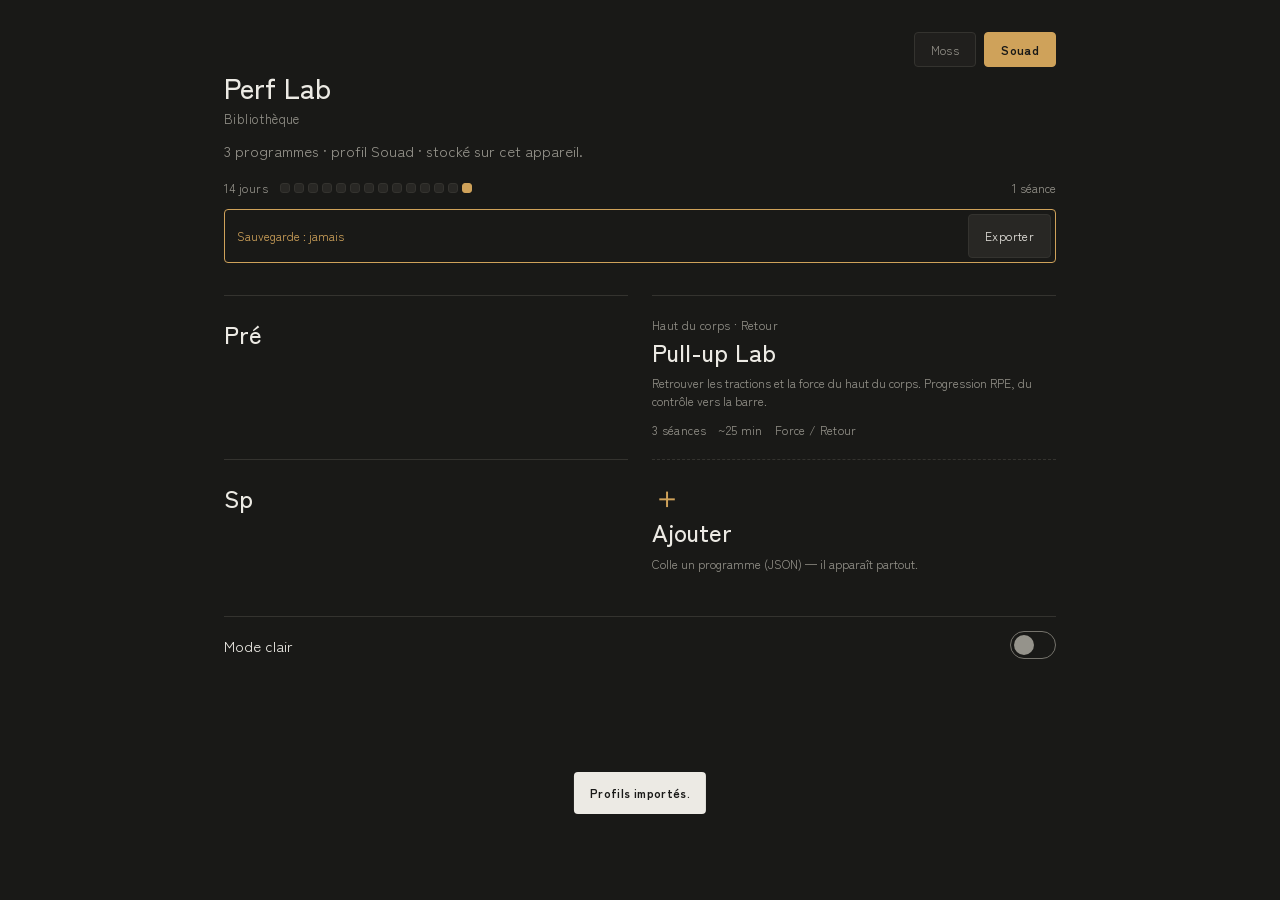
==== commit c7d02094: "Tout est ouvert : n'importe quelle séance du cycle se fait et reçoit un score à tout moment, plus de" ====
--- a/tests/e2e.html
+++ b/tests/e2e.html
@@ -479,6 +479,15 @@
        location.hash === "#/cf/s/w1s1" && !!document.querySelector('.cf-level[data-open-level="rx"]') && document.getElementById("cfscore").value === "9+1");
     await CycleStore.importCycle(makeSampleCycle(mon));
 
+    /* 9f. tout est ouvert : séance d'une semaine à venir, cycle pas encore commencé */
+    await goto("cf/s/w2s1");
+    ok("semaine à venir : séance faisable (bouton, score)", !!document.getElementById("cfdone") && !document.getElementById("cfdone").disabled && !!document.getElementById("cfscore"));
+    const nextMon = isoUTC(new Date(Date.parse(mon) + 7 * 864e5));
+    await CycleStore.importCycle(makeSampleCycle(nextMon, "cycle-1")); await goto("cf/m"); await goto("cf");
+    ok("avant le départ : bandeau, tout est ouvert", /démarre le/.test(document.querySelector(".cf-note").textContent) && /déjà ouvert/.test(document.querySelector(".cf-note").textContent));
+    ok("avant le départ : prochaine séance proposée", !!document.querySelector(".cf-next [data-open]"));
+    await CycleStore.importCycle(makeSampleCycle(mon));
+
     /* 10. PROGRAMMATION : importer un cycle, tes max */
     await goto("cf/import");
     const badCycle = makeSampleCycle(mon, "cycle-bad"); badCycle.schema = "x";
